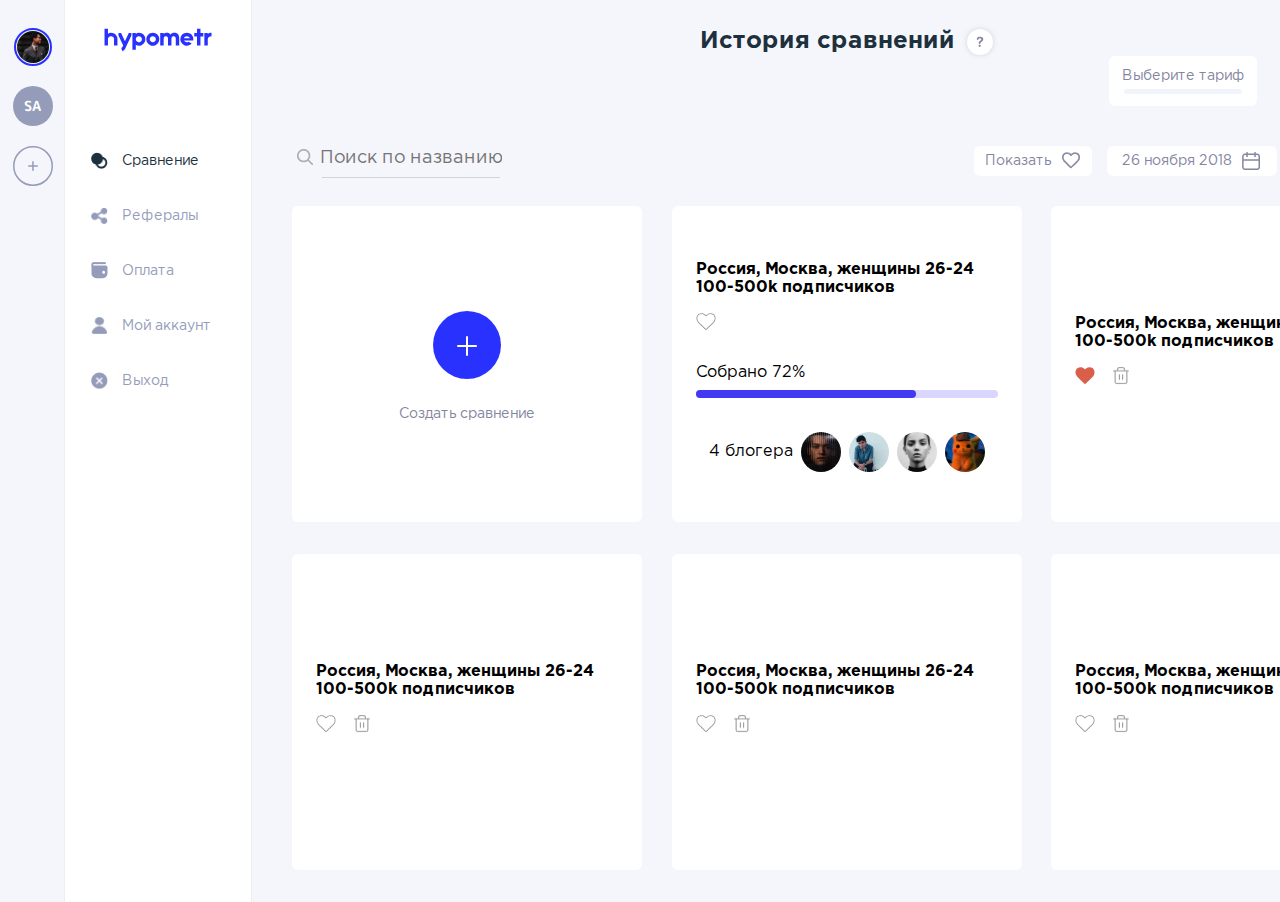
==== index.html @ 76b03c5e "create" ====
<!doctype html>
<html>

<head>
  <meta charset="utf-8">
  <meta name="viewport" content="width=device-width, initial-scale=1">
  <title>Хайпометр</title>
  <link href="css/style.css" rel="stylesheet">
  <link href="css/normalize.css" rel="stylesheet">
  <link href="" rel="stylesheet"> </head>

<body>
  <header>

  </header>
  <main>
    <div class="content-wrapper">
      <div class="avatars-alarm">
        <div class="avatars-wrapper">
          <img src="img/smokingman.png" alt="user-photo" width="32" height="32" class="avatar">
        </div>
        <div class="avatars-wrapper name">
          <p class="name-words">sa</p>
        </div>
        <a href="#" class="avatars-wrapper plus">
          <img src="img/ellipse.svg" alt="user-photo" width="40" height="40" class="icon-plus">
        </a>
        <a href="" class="bell-button">
          <img src="img/bell.svg" alt="user-photo" width="20" height="20" class="bell">
        </a>
      </div>
      <div class="main-menu">
        <a href="index.html" class="logo-wrapper">
          <img src="img/hypometr.svg" alt="user-photo" width="108" height="24" class="logo">
        </a>
        <div class="menu-list">
          <div class="menu-item">
          <a href="#" class="menu-link active">
            <img src="img/doubleellipse.png" width="17" height="17" alt="menu-icon" class="icon-cast">
          Сравнение
          </a>
          </div>
          <div class="menu-item">
          <a href="#" class="menu-link">
            <img src="img/chain.png" width="17" height="17" alt="menu-icon" class="icon-cast">
          Рефералы
          </a>
          </div>
          <div class="menu-item">
          <a href="#" class="menu-link">
            <img src="img/wallet.png" width="17" height="17" alt="menu-icon" class="icon-cast">
          Оплата
          </a>
          </div>
          <div class="menu-item">
          <a href="#" class="menu-link">
            <img src="img/profile.png" width="17" height="17" alt="menu-icon" class="icon-cast">
          Мой аккаунт
          </a>
          </div>
          <div class="menu-item">
          <a href="#" class="menu-link">
            <img src="img/exit.png" width="17" height="17" alt="menu-icon" class="icon-cast">
          Выход
          </a>
          </div>
        </div>
      </div>
      <div  class="main-content">
        <div class="upper-menu">
          <div class="history">
            <div class="history-block">
            <h2 class="history-title">История сравнений</h2>
            <div class="circle-what">
              <img src="img/what.png" width="8" height="11" alt="what-icon">
            </div>
            </div>
            <a href="#" class="choose-rate">
              Выберите тариф
              <div class="underline"></div>
            </a>
          </div>
          <div class="search">
            <div class="search-block">
              <form action="#" method="get">
            <a href="#" class="glass">
              <img src="img/search.png" width="16" height="16" alt="search-icon">
            </a>
            <input type="text"  class="icon-cast search-field" name="search" placeholder="Поиск по названию"> </form>
            </div>
            <div class="items-block">
              <button class="show">
              Показать
              <img src="img/heart.png" width="19" height="17" alt="search-icon" class="items-icons">
              </button>
              <button class="calendar">
              26 ноября 2018
              <img src="img/calendar.png" width="19" height="20" alt="search-icon" class="items-icons">
              </button>
              <button class="today">
              Сегодня
              <img src="img/arrow.png" width="14" height="12" alt="search-icon" class="items-icons">
              </button>
            </div>
          </div>
        </div>
        <div class="user-blocks">
          <div class="user-card">
            <button class="create-comparison"></button>
            <div class="text-comparison">Создать сравнение</div>
          </div>
          <div class="user-card">
            <div class="upper-user-block">
            <h3 class="user-title">Россия, Москва, женщины
               26-24 100-500k подписчиков
            </h3>
            <button class="like-button">
              <img src="img/thinheart.png" width="20" height="19" alt="search-icon" class="user-icons">
            </button>
            </div>
            <div class="statistic-user-block">
              <p class="stat-text">Собрано 72%</p>
              <div class="stat-stick"></div>
            </div>
            <div class="set-of-users">
              <p class="bloger-text">4 блогера</p>
              <div class="users-mini-icon">
                <div class="mini-icon one"></div>
                <div class="mini-icon two"></div>
                <div class="mini-icon free"></div>
                <div class="mini-icon four"></div>
              </div>
            </div>
          </div>
          <div class="user-card">
            <div class="upper-user-block">
            <h3 class="user-title">Россия, Москва, женщины
               26-24 100-500k подписчиков
            </h3>
            <button class="like-button">
            <img src="img/redheart.png" width="20" height="19" alt="search-icon" class="user-icons">
              </button>
              <button class="like-button">
            <img src="img/delete.png" width="20" height="19" alt="search-icon" class="user-icons">
              </button>
            </div>
          </div>
          <div class="user-card">
            <div class="upper-user-block">
            <h3 class="user-title">Россия, Москва, женщины
               26-24 100-500k подписчиков
            </h3>
            <button class="like-button">
            <img src="img/thinheart.png" width="20" height="19" alt="search-icon" class="user-icons">
              </button>
              <button class="like-button">
            <img src="img/delete.png" width="20" height="19" alt="search-icon" class="user-icons">
              </button>
            </div>
          </div>
          <div class="user-card">
            <div class="upper-user-block">
            <h3 class="user-title">Россия, Москва, женщины
               26-24 100-500k подписчиков
            </h3>
            <button class="like-button">
            <img src="img/thinheart.png" width="20" height="19" alt="search-icon" class="user-icons">
              </button>
              <button class="like-button">
            <img src="img/delete.png" width="20" height="19" alt="search-icon" class="user-icons">
              </button>
            </div>
          </div>
          <div class="user-card">
            <div class="upper-user-block">
            <h3 class="user-title">Россия, Москва, женщины
               26-24 100-500k подписчиков
            </h3>
            <button class="like-button">
            <img src="img/thinheart.png" width="20" height="19" alt="search-icon" class="user-icons">
              </button>
              <button class="like-button">
            <img src="img/delete.png" width="20" height="19" alt="search-icon" class="user-icons">
              </button>
            </div>
          </div>
        </div>
      </div>
    </div>
  </main>
  <footer>

  </footer>
<div class="enter-popup">
  <form action="#" method="post" name="popup-form">
  <h2 class="enter-title">Вход</h2>
  <ul class="popup-options">
            <li class="popup-item">
              <label class="popup-field">
                <span class="title-field">Введите ваш e-mail</span>
                <input type="text" name="mail" placeholder="" class="enter-field" required> </label>
            </li>
            <li class="popup-item">
              <label class="popup-field">
                <span class="title-field">Введите ваш пароль</span>
                <input type="text" name="password" placeholder="" class="enter-field" required minlength="6">
                <input type="button" name="eye" placeholder="" class="password-button" required>
              </label>
            </li>
    <li class="popup-item-functions">
              <label class="popup-field-functions">
                <span class="title-field weight-field">Запомнить меня</span>
                <input type="checkbox" name="remember" class="remember-checkbox">
                </label>
      <a href="#" class="remember-question">Забыли пароль?</a>
            </li>
          </ul>
    <div class="button-wrap">
    <button type="submit" class="enter-profile-button">Войти</button>
    </div>
  </form>
  <div class="registration">
    <p class="registration-text">У вас нет аккаунта?</p>
    <a href="#" class="registration-link">Регистрация</a>
  </div>
</div>
<div class="reg-popup">
  <form action="#" method="post" name="popup-form">
  <h2 class="enter-title-reg">Создание аккаунта</h2>
  <ul class="popup-options-reg">
            <li class="popup-item-reg">
              <label class="popup-field-reg">
                <span class="title-field-reg">Введите ваш e-mail</span>
                <input type="text" name="mail" placeholder="" class="enter-field-reg" required> </label>
            </li>
            <li class="popup-item-reg">
              <label class="popup-field-reg">
                <span class="title-field-reg">Придумайте пароль</span>
                <input type="text" name="password" placeholder="" class="enter-field-reg" required minlength="6">
                <input type="button" name="eye" placeholder="" class="password-button-reg" required>
              </label>
            </li>
    <li class="popup-item-functions-reg">
              <label class="popup-field-functions-reg">
                <span class="title-field-reg weight-field-reg">Согласен с <a href="#" class="reg-link">офертой</a> и <a href="#" class="reg-link">политикой конфиденциальности</a></span>
                <input type="checkbox" name="remember" class="remember-checkbox-reg">
                </label>
            </li>
          </ul>
    <div class="button-wrap-reg">
    <button type="submit" class="enter-profile-button-reg">Создать</button>
    </div>
  </form>
  <div class="registration-reg">
    <p class="registration-text-reg">У есть аккаунт?</p>
    <a href="#" class="registration-link-reg">Войти</a>
  </div>
</div>
<div class="activate-popup">
  <h2 class="enter-title-activate">Активируйте аккаунт</h2>
  <div class="registration-activate">
    <p class="registration-text-activate">Вам на почту отправлено письмо, перейдите
<br>по ссылке из письма для активации аккаунта.</p>
  </div>
  <div class="button-wrap-activate">
    <button type="submit" class="enter-profile-button-activate">Хорошо</button>
  </div>
</div>
<div class="pupupi-popup">
  <h2 class="enter-title-pupupi">Пу-пу-пи Пу-пу-пип</h2>
  <div class="registration-pupupi">
    <p class="registration-text-pupupi">Ваш аккаунт успешно активирован!
Нажмите кнопку “ВОЙТИ”, чтобы войти :D</p>
  </div>
  <div class="button-wrap-pupupi">
    <a href="#" class="enter-profile-button-pupupi">Войти</a>
  </div>
</div>
</body>

</html>
---- css/style.css ----
@font-face{
  font-family: 'Gotham Pro';
  src: url(../fonts/GothamPro.woff) format('woff');
  font-weight: normal;
  font-style: normal;
}
@font-face {
  font-family: 'Gotham Pro';
  src: url(../fonts/GothamPro-Bold.woff) format('woff');
  font-weight: bold;
  font-style: normal;
}
@font-face {
  font-family: 'Gotham Pro';
  src: url(../fonts/GothamPro-Italic.woff) format('woff');
  font-weight: normal;
  font-style: italic;
}
@font-face {
  font-family: 'Gotham Pro';
  src: url(../fonts/GothamPro-Light.woff) format('woff');
  font-weight: 300;
  font-style: normal;
}
@font-face {
  font-family: 'Gotham Pro';
  src: url(../fonts/GothamPro-Medium.woff) format('woff');
  font-weight: 500;
  font-style: normal;
}
@font-face {
  font-family: 'Rounded Mplus 1c';
  src: url(../fonts/RoundedMplus1c-Regular.woff) format('woff');
  font-weight: normal;
  font-style: normal;
}
@font-face {
  font-family: 'Rounded Mplus 1c';
  src: url(../fonts/RoundedMplus1c-Medium.woff) format('woff');
  font-weight: 500;
  font-style: italic;
}
@font-face {
  font-family: 'Rounded Mplus 1c';
  src: url(../fonts/RoundedMplus1c-Light.woff) format('woff');
  font-weight: 300;
  font-style: normal;
}
@font-face {
  font-family: 'Rounded Mplus 1c';
  src: url(../fonts/RoundedMplus1c-Bold.woff) format('woff');
  font-weight: bold;
  font-style: normal;
}

body {
  font-family: 'Gotham Pro', 'Rounded Mplus 1c', 'Arial', sans-serif;
  background-color: #F5F6FB;
  margin-left: auto;
  margin-right: auto;
  margin-top: 0px;
  padding: 0px;
}
a {
  text-decoration: none;
}
.content-wrapper {
  width: 1440px;
  height: 100vh;
  display: flex;
  flex-direction: row;
  justify-content: center;
  flex-wrap: wrap;
  margin-left: auto;
  margin-right: auto;
}
.avatars-alarm {
  display: flex;
  flex-direction: column;
  justify-content: flex-start;
  align-content: center;
  align-items: center;
  flex-wrap: wrap;
  width: 63px;
  height: auto;
  background-color: #F5F6FB;
  box-sizing: border-box;
  padding-top: 28px;
}
.main-menu {
  display: flex;
  flex-direction: column;
  justify-content: flex-start;
  align-content: center;
  flex-wrap: wrap;
  width: 188px;
  height: auto;
  background-color: #fff;
  box-sizing: border-box;
  padding-top: 28px;
  font-family: 'Gotham Pro';
  font-weight: normal;
  font-style: normal;
  font-size: 14px;
  border-right: 1px solid #ECEFF2;
  border-left: 1px solid #ECEFF2;
}
.main-content {
  display: flex;
  flex-direction: row;
  justify-content: center;
  align-content: flex-start;
  flex-wrap: wrap;
  width: 1187px;
  height: auto;
  background-color: #F5F6FB;
  box-sizing: border-box;
  padding-right: 38px;
  padding-left: 40px;
  padding-top: 28px;
}
.avatars-wrapper {
  width: 38px;
  height: 38px;
  display: flex;
  flex-direction: row;
  justify-content: center;
  box-sizing: border-box;
  flex-wrap: wrap;
  border: 2px solid #2931FF;
  border-radius: 50%;
  background-color: #ECEFF2;
  align-content: center;
  margin-bottom: 20px;
}
.avatar {
  display: flex;
  flex-direction: row;
  justify-content: center;
  flex-wrap: wrap;
  border-radius: 50%;
}
.name {
  background-color: #949CBA;
  border: none;
  width: 40px;
  height: 40px;
}
.name-words {
  color: #fff;
  text-transform: uppercase;
  font-family: 'Rounded Mplus 1c';
  font-weight: bold;
  font-style: normal;
  font-size: 14px;
}
.plus {
  background-color: #F5F6FB;
  border: none;
  width: 40px;
  height: 40px;
  margin-bottom: 532px;
}
.bell-button {
  width: 20px;
  height: 20px;
  display: none;
  flex-direction: row;
  justify-content: center;
  box-sizing: border-box;
  flex-wrap: wrap;
  background-color: transparent;
  align-content: center;
  margin-bottom: 20px;
  align-content: center;
  align-items: center;
  align-self: center;
  border: none;
  outline: none;
  cursor: pointer;
  position: relative;
}
.bell-button:after {
  content: '';
  display: flex;
  width: 7px;
  height: 7px;
  position: absolute;
  background-color: #DA5F4B;
  border-radius: 50%;
  top: 0px;
  right: 0px;
}
.logo {
  display: flex;
  flex-direction: row;
  justify-content: center;
  align-content: center;
  align-items: center;
  flex-wrap: wrap;
}
.logo-wrapper {
  display: flex;
  flex-direction: row;
  justify-content: center;
  align-content: center;
  align-items: center;
  flex-wrap: wrap;
  margin-bottom: 100px;
}
.menu-list {
  display: flex;
  flex-direction: column;
  justify-content: center;
  align-content: space-between;
  align-items: flex-start;
  flex-wrap: wrap;
  box-sizing: border-box;
  width: inherit;
  padding-left: 27px;
  color: #949CBA;
}
.menu-item {
  display: flex;
  flex-direction: row;
  justify-content: flex-start;
  align-content: center;
  align-items: flex-start;
  flex-wrap: wrap;
  margin-bottom: 38px;

}
.icon-cast {
  margin-right: 10px;
  vertical-align: bottom;
}
.menu-link {
  color: #949CBA;
}
.active {
  color: #1C303E;
}
.upper-menu {
  display: flex;
  flex-direction: row;
  justify-content: flex-end;
  align-content: center;
  flex-wrap: wrap;
  width: 1110px;
  margin-bottom: 30px;
}
.circle-what {
  display: flex;
  flex-direction: row;
  justify-content: center;
  align-content: center;
  flex-wrap: wrap;
  width: 26px;
  height: 26px;
  background-color: #fff;
  border-radius: 50%;
  box-shadow: 0px 0px 8px -5px;
}
.history {
  display: flex;
  flex-direction: row;
  justify-content: center;
  align-content: center;
  align-items: flex-start;
  flex-wrap: wrap;
  color: #1C303E;
  margin-bottom: 40px;
}
.history-block {
  display: flex;
  flex-direction: row;
  justify-content: center;
  align-content: center;
  align-items: center;
  flex-wrap: wrap;
}
.history-title {
  font-size: 24px;
  font-style: bold;
  margin: 0px 12px 0px 0px;
}
.choose-rate {
  display: flex;
  flex-direction: row;
  justify-content: center;
  align-content: center;
  align-items: center;
  flex-wrap: wrap;
  color: #84859E;
  width: 148px;
  height: 50px;
  background-color: #fff;
  border-radius: 6px;
  font-size: 14px;
  font-style: normal;
  box-sizing: border-box;
  margin-left: 673px;
}
.underline {
  width: 118px;
  height: 5px;
  background-color: #F1F4FB;
  margin-top: 5px;
  border-radius: 5px;
}
.search {
  display: flex;
  flex-direction: row;
  justify-content: flex-end;
  align-content: center;
  align-items: baseline;
  flex-wrap: wrap;
  width: 1110px;
}
.search-block {
  display: flex;
  flex-direction: row;
  justify-content: center;
  align-content: center;
  align-items: center;
  flex-wrap: wrap;
  position: relative;
}
.search-block:after {
  content: '';
  position: absolute;
  width: 178px;
  height: 1px;
  background-color: #84859E;
  top: 30px;
  left: 25px;
  opacity: 0.3;

}
.search-field {
  margin-right: 0px;
  background-color: transparent;
  border: none;
  outline: none;
  width: 182px;
  font-size: 18px;
}

.show {
  display: flex;
  flex-direction: row;
  justify-content: center;
  align-content: center;
  align-items: center;
  flex-wrap: wrap;
  width: 118px;
  height: 30px;
  background-color: #fff;
  border-radius: 6px;
  font-size: 14px;
  font-style: normal;
  color: #84859E;
  font-style: normal;
  box-sizing: border-box;
  border: none;
  outline: none;
  cursor: pointer;
}
.calendar {
  display: flex;
  flex-direction: row;
  justify-content: center;
  align-content: center;
  align-items: center;
  flex-wrap: wrap;
  width: 170px;
  height: 30px;
  background-color: #fff;
  border-radius: 6px;
  font-size: 14px;
  font-style: normal;
  color: #84859E;
  font-style: normal;
  box-sizing: border-box;
  border: none;
  outline: none;
  cursor: pointer;
  margin-left: 15px;
}
.today {
  display: flex;
  flex-direction: row;
  justify-content: center;
  align-content: center;
  align-items: center;
  flex-wrap: wrap;
  width: 110px;
  height: 30px;
  background-color: #fff;
  border-radius: 6px;
  font-size: 14px;
  font-style: normal;
  color: #84859E;
  font-style: normal;
  box-sizing: border-box;
  border: none;
  outline: none;
  cursor: pointer;
  margin-left: 15px;
}
.items-icons {
  margin-left: 10px;
}
.items-block {
  display: flex;
  flex-direction: row;
  justify-content: center;
  align-content: center;
  align-items: center;
  flex-wrap: wrap;
  color: #84859E;
  height: 30px;
  border-radius: 6px;
  font-size: 14px;
  font-style: normal;
  box-sizing: border-box;
  margin-left: 470px;
}
.user-blocks {
  display: flex;
  flex-direction: row;
  justify-content: space-between;
  flex-wrap: wrap;
  width: 1110px;
}
.user-card {
  display: flex;
  flex-direction: column;
  justify-content: center;
  align-content: center;
  align-items: center;
  flex-wrap: wrap;
  width: 350px;
  height: 316px;
  background-color: #fff;
  margin-bottom: 32px;
  border-radius: 6px;
  box-sizing: border-box;
  padding: 30px 24px 24px 24px;
}
.create-comparison {
  display: flex;
  flex-direction: row;
  justify-content: center;
  flex-wrap: wrap;
  width: 68px;
  height: 68px;
  background-color: #2931FF;
  border-radius: 50%;
  border: none;
  outline: none;
  cursor: pointer;
  position: relative;
  margin-bottom: 27px;
}
.create-comparison:before {
  content: '';
  position: absolute;
  width: 20px;
  height: 2px;
  background-color: #fff;
  top: 34px;
  left: 24px;
  border-radius: 6px;
}
.create-comparison:after {
  content: '';
  position: absolute;
  width: 20px;
  height: 2px;
  background-color: #fff;
  top: 34px;
  left: 24px;
  border-radius: 6px;
  transform: rotate(90deg);
}
.text-comparison {
  font-size: 14px;
  color: #84859E;
}
.user-title {
  margin: 0px;
  padding: 0px;
  font-size: 16px;
  margin-bottom: 14px;
}
.upper-user-block {
  display: flex;
  flex-direction: row;
  justify-content: flex-start;
  flex-wrap: wrap;
  margin-bottom: 28px;
}
.like-button {
  background-color: transparent;
  border: none;
  outline: none;
  cursor: pointer;
  width: auto;
  padding: 0px;
  margin-right: 16px;
}
.statistic-user-block {
  display: flex;
  flex-direction: row;
  justify-content: flex-start;
  flex-wrap: wrap;
  width: 100%;
  margin-bottom: 34px;
}
.stat-stick {
  display: flex;
  flex-direction: row;
  justify-content: flex-start;
  flex-wrap: wrap;
  height: 8px;
  background-color: #DAD7FE;
  width: 100%;
  border-radius: 6px;
  position: relative;
  margin-top: 8px;
}
.stat-stick:after {
  content: '';
  position: absolute;
  width: 220px;
  height: 8px;
  background-color: #4339F2;
  border-radius: 6px;
}
.stat-text {
  padding: 0px;
  margin: 0px;
}
.bloger-text {
  padding: 0px;
  margin: 0px;
}
.set-of-users {
  display: flex;
  flex-direction: row;
  justify-content: center;
  flex-wrap: wrap;
  align-items: center;
}
.users-mini-icon {
  display: flex;
  flex-direction: row;
  justify-content: center;
  flex-wrap: wrap;
}
.mini-icon {
  display: flex;
  flex-direction: row;
  justify-content: center;
  flex-wrap: wrap;
  width: 40px;
  height: 40px;
  border-radius: 50%;
  background-size: 100%;
  background-position: center;
  background-size: cover;
  margin-left: 8px;
}
.one {
  background-image: url(../img/manglass.png);
  background-repeat: no-repeat;
}
.two {
  background-image: url(../img/tshirtman.png);
  background-repeat: no-repeat;
}
.free {
  background-image: url(../img/woman.png);
  background-repeat: no-repeat;
}
.four {
  background-image: url(../img/pikachu.png);
  background-repeat: no-repeat;
}

/*Popups styles*/
/*Enter popup. Для появления попапа - менять свойство display с none на flex у класса enter-popup. Для того, что-бы убрать рамку у попапа - удалить свойство box-shadow у класса enter-popup.*/
ul {
  list-style: none;
  margin: 0px;
  padding: 0px;
}
h2 {
  margin: 0px;
  padding: 0px;
}
.enter-title {
  margin-bottom: 32px;
  font-style: normal;
  font-weight: bold;
  font-size: 24px;
  text-align: center;
}
.enter-popup {
  display: none;
  flex-direction: column;
  justify-content: center;
  flex-wrap: wrap;
  width: 600px;
  height: auto;
  background-color: #fff;
  box-shadow: 0px 0px 1px 1px;
  border-radius: 6px;
  box-sizing: border-box;
  margin-left: auto;
  margin-right: auto;
  position: fixed;
  z-index: 3;
  left: 50%;
  top: 50%;
  transform: translate(-50%,-50%);
  padding: 44px 40px 44px 40px;
}
.popup-options {
  display: flex;
  flex-direction: column;
  justify-content: center;
  align-items: flex-start;
  flex-wrap: wrap;
  margin-bottom: 15px;
}
.popup-item {
  display: flex;
  flex-direction: column;
  justify-content: center;
  align-items: center;
  flex-wrap: wrap;
  width: 100%;
}
.popup-field {
  display: flex;
  flex-direction: column;
  justify-content: center;
  align-items: flex-start;
  flex-wrap: wrap;
  width: 100%;
  position: relative;
}
.title-field {
  font-style: normal;
  font-weight: 500;
  font-size: 14px;
  color: #84859E;
  margin-bottom: 12px;
  margin-right: 12px;
}
.enter-field {
  background-color: #F1F4FB;
  border: none;
  border-radius: 6px;
  outline: none;
  margin-bottom: 24px;
  width: 100%;
  height: 40px;
}
.password-button {
  background-color: transparent;
  border: none;
  outline: none;
  width: 16px;
  height: 10px;
  position: absolute;
  left: 94%;
  top: 50%;
  cursor: pointer;
  background-image: url(../img/eye.svg);
  background-repeat: no-repeat;
}
.popup-item-functions {
  display: flex;
  flex-direction: row;
  justify-content: space-between;
  align-items: baseline;
  flex-wrap: wrap;
  width: 100%;
}
.popup-field-functions {
  display: flex;
  flex-direction: row;
  justify-content: center;
  align-items: flex-start;
  flex-wrap: wrap;
  position: relative;
}
.remember-checkbox {
  background-color: #F1F4FB;
  border-radius: 6px;
  width: 20px;
  height: 20px;
}
.remember-question {
  color: #2931FF;
  text-decoration: none;
  font-size: 14px;
  font-weight: 500;
}
.enter-profile-button {
  width: 288px;
  height: 55px;
  border-radius: 6px;
  border: none;
  outline: none;
  background-color: #2931FF;
  color: #fff;
  text-transform: uppercase;
  font-style: normal;
  font-weight: 400;
  font-size: 14px;
  cursor: pointer;
  box-shadow: 0px 0px 14px -6px #2931FF;
}
.button-wrap {
  display: flex;
  flex-direction: row;
  justify-content: center;
  flex-wrap: wrap;
  margin-bottom: 24px;
}
.registration {
  display: flex;
  flex-direction: row;
  justify-content: center;
  flex-wrap: wrap;
  align-items: baseline;
}
.registration-text {
  margin-right: 10px;
  font-style: normal;
  font-weight: 400;
  font-size: 14px;
  color: #84859E;
}
.registration-link {
  color: #2931FF;
  text-decoration: none;
  font-size: 14px;
  font-weight: 500;
}
.weight-field {
  display: flex;
  flex-direction: row;
  justify-content: center;
  flex-wrap: wrap;
  font-weight: 400;
}

/*Create account popup. Для появления попапа - менять свойство display с none на flex у класса reg-popup. Для того, что-бы убрать рамку у попапа - удалить свойство box-shadow у класса reg-popup.*/
.reg-popup {
  display: none;
  flex-direction: column;
  justify-content: center;
  flex-wrap: wrap;
  width: 600px;
  height: auto;
  background-color: #fff;
  box-shadow: 0px 0px 1px 1px;
  border-radius: 6px;
  box-sizing: border-box;
  margin-left: auto;
  margin-right: auto;
  position: fixed;
  z-index: 3;
  left: 50%;
  top: 50%;
  transform: translate(-50%,-50%);
  padding: 44px 40px 44px 40px;
}
.enter-title-reg {
  margin-bottom: 32px;
  font-style: normal;
  font-weight: bold;
  font-size: 24px;
  text-align: center;
}
.popup-options-reg {
  display: flex;
  flex-direction: column;
  justify-content: center;
  align-items: flex-start;
  flex-wrap: wrap;
  margin-bottom: 15px;
}
.popup-item-reg {
  display: flex;
  flex-direction: column;
  justify-content: center;
  align-items: center;
  flex-wrap: wrap;
  width: 100%;
}
.popup-field-reg {
  display: flex;
  flex-direction: column;
  justify-content: center;
  align-items: flex-start;
  flex-wrap: wrap;
  width: 100%;
  position: relative;
}
.title-field-reg {
  font-style: normal;
  font-weight: 500;
  font-size: 14px;
  color: #84859E;
  margin-bottom: 12px;
  margin-right: 12px;
}
.enter-field-reg {
  background-color: #F1F4FB;
  border: none;
  border-radius: 6px;
  outline: none;
  margin-bottom: 24px;
  width: 100%;
  height: 40px;
}
.password-button-reg {
  background-color: transparent;
  border: none;
  outline: none;
  width: 16px;
  height: 10px;
  position: absolute;
  left: 94%;
  top: 50%;
  cursor: pointer;
  background-image: url(../img/eye.svg);
  background-repeat: no-repeat;
}
.popup-item-functions-reg {
  display: flex;
  flex-direction: row;
  justify-content: center;
  align-items: baseline;
  flex-wrap: wrap;
  width: 100%;
}
.popup-field-functions-reg {
  display: flex;
  flex-direction: row;
  justify-content: center;
  align-items: flex-start;
  flex-wrap: wrap;
  position: relative;
}
.remember-checkbox-reg {
  background-color: #F1F4FB;
  border-radius: 6px;
  width: 20px;
  height: 20px;
}
.enter-profile-button-reg {
  width: 288px;
  height: 55px;
  border-radius: 6px;
  border: none;
  outline: none;
  background-color: #2931FF;
  color: #fff;
  text-transform: uppercase;
  font-style: normal;
  font-weight: 400;
  font-size: 14px;
  cursor: pointer;
  box-shadow: 0px 0px 14px -6px #2931FF;
}
.button-wrap-reg {
  display: flex;
  flex-direction: row;
  justify-content: center;
  flex-wrap: wrap;
  margin-bottom: 24px;
}
.registration-reg {
  display: flex;
  flex-direction: row;
  justify-content: center;
  flex-wrap: wrap;
  align-items: baseline;
}
.registration-text-reg {
  margin-right: 10px;
  font-style: normal;
  font-weight: 400;
  font-size: 14px;
  color: #84859E;
}
.registration-link-reg {
  color: #2931FF;
  text-decoration: none;
  font-size: 14px;
  font-weight: 500;
}
.weight-field-reg {
  display: flex;
  flex-direction: row;
  justify-content: center;
  flex-wrap: wrap;
  font-weight: 400;
}
.reg-link {
  margin-left: 4px;
  margin-right: 4px;
  color: #84859E;
  text-decoration: underline;
}

/*Activate popup. Для появления попапа - менять свойство display с none на flex у класса activate-popup. Для того, что-бы убрать рамку у попапа - удалить свойство box-shadow у класса activate-popup.*/
.activate-popup {
  display: none;
  flex-direction: column;
  justify-content: center;
  flex-wrap: wrap;
  width: 436px;
  height: auto;
  background-color: #fff;
  box-shadow: 0px 0px 1px 1px;
  border-radius: 6px;
  box-sizing: border-box;
  margin-left: auto;
  margin-right: auto;
  position: fixed;
  z-index: 3;
  left: 50%;
  top: 50%;
  transform: translate(-50%,-50%);
  padding: 87px 44px 36px 44px;
}
.enter-title-activate {
  margin-bottom: 12px;
  font-style: normal;
  font-weight: 500;
  font-size: 18px;
  text-align: center;
  position: relative;
}
.enter-title-activate::before {
  content: "";
  width: 220px;
  height: 130px;
  background-image: url(../img/okpopup.png);
  background-repeat: no-repeat;
  background-size: contain;
  position: absolute;
  bottom: 52px;
  left: 64px;
}
.enter-profile-button-activate {
  width: 288px;
  height: 55px;
  border-radius: 6px;
  border: none;
  outline: none;
  background-color: #2931FF;
  color: #fff;
  text-transform: uppercase;
  font-style: normal;
  font-weight: 400;
  font-size: 14px;
  cursor: pointer;
  box-shadow: 0px 0px 14px -6px #2931FF;
}
.button-wrap-activate {
  display: flex;
  flex-direction: row;
  justify-content: center;
  flex-wrap: wrap;
}
.registration-activate {
  display: flex;
  flex-direction: row;
  justify-content: center;
  flex-wrap: wrap;
  align-items: baseline;
}
.registration-text-activate {
  font-style: normal;
  font-weight: 400;
  font-size: 14px;
  color: #84859E;
  text-align: center;
  margin-bottom: 32px;
}

/*Pu-pu-pi popup. Для появления попапа - менять свойство display с none на flex у класса pupupi-popup. Для того, что-бы убрать рамку у попапа - удалить свойство box-shadow у класса pupupi-popup.*/
.pupupi-popup {
  display: none;
  flex-direction: column;
  justify-content: center;
  flex-wrap: wrap;
  width: 436px;
  height: auto;
  background-color: #fff;
  box-shadow: 0px 0px 1px 1px;
  border-radius: 6px;
  box-sizing: border-box;
  margin-left: auto;
  margin-right: auto;
  position: fixed;
  z-index: 3;
  left: 50%;
  top: 50%;
  transform: translate(-50%,-50%);
  padding: 87px 44px 36px 44px;
}

.enter-title-pupupi {
  margin-bottom: 12px;
  font-style: normal;
  font-weight: 500;
  font-size: 18px;
  text-align: center;
  position: relative;
}
.enter-title-pupupi::before {
  content: "";
  width: 220px;
  height: 130px;
  background-image: url(../img/okpopup.png);
  background-repeat: no-repeat;
  background-size: contain;
  position: absolute;
  bottom: 52px;
  left: 64px;
}
.enter-profile-button-pupupi {
  display: flex;
  flex-direction: row;
  justify-content: center;
  align-items: center;
  flex-wrap: wrap;
  width: 288px;
  height: 55px;
  border-radius: 6px;
  border: none;
  outline: none;
  background-color: #2931FF;
  color: #fff;
  text-transform: uppercase;
  font-style: normal;
  font-weight: 400;
  font-size: 14px;
  cursor: pointer;
  box-shadow: 0px 0px 14px -6px #2931FF;
}
.button-wrap-pupupi {
  display: flex;
  flex-direction: row;
  justify-content: center;
  flex-wrap: wrap;
}
.registration-pupupi {
  display: flex;
  flex-direction: row;
  justify-content: center;
  flex-wrap: wrap;
  align-items: baseline;
}
.registration-text-pupupi {
  font-style: normal;
  font-weight: 400;
  font-size: 14px;
  color: #84859E;
  text-align: center;
  margin-bottom: 32px;
}
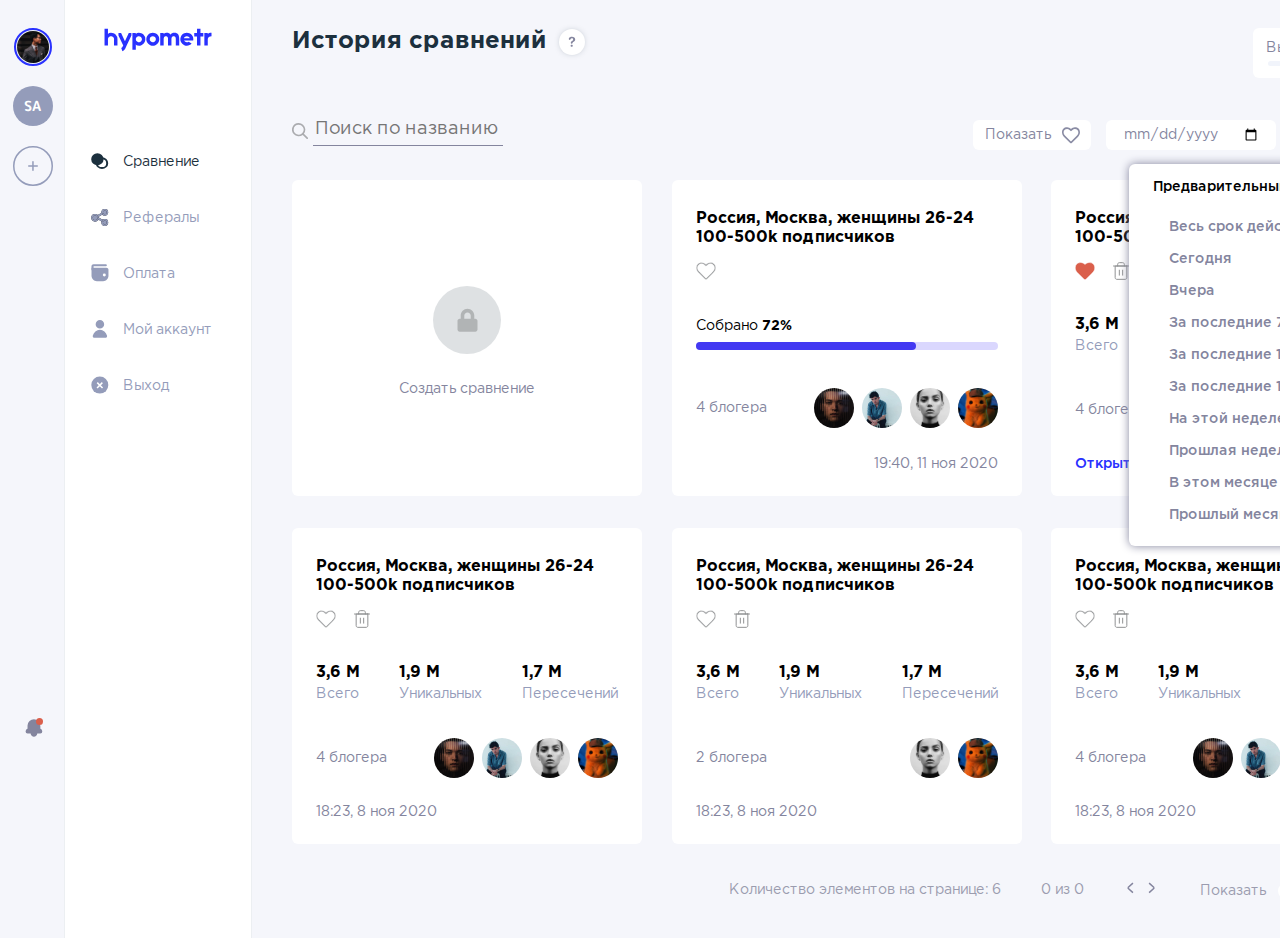
==== commit 5871dadd: "Готовые задания" ====
--- a/index.html
+++ b/index.html
@@ -3,12 +3,10 @@
 
 <head>
   <meta charset="utf-8">
-  <meta name="viewport" content="width=device-width, initial-scale=1">
   <title>Хайпометр</title>
+  <link href="css/normalize.css" rel="stylesheet">
   <link href="css/style.css" rel="stylesheet">
-  <link href="css/normalize.css" rel="stylesheet">
-  <link href="" rel="stylesheet"> </head>
-
+  </head>
 <body>
   <header>
 
@@ -23,7 +21,7 @@
           <p class="name-words">sa</p>
         </div>
         <a href="#" class="avatars-wrapper plus">
-          <img src="img/ellipse.svg" alt="user-photo" width="40" height="40" class="icon-plus">
+          <svg xmlns="http://www.w3.org/2000/svg" viewBox="0 0 40 40" class="plus-icon-menu" width="40" height="40"><circle cx="20" cy="20" r="19.25" stroke-width="1.5"/><path stroke-linecap="round" stroke-linejoin="round" stroke-width="1.5" d="M19.958 24.25v-8.5M15.75 20.032h8.5"/></svg>
         </a>
         <a href="" class="bell-button">
           <img src="img/bell.svg" alt="user-photo" width="20" height="20" class="bell">
@@ -36,77 +34,102 @@
         <div class="menu-list">
           <div class="menu-item">
           <a href="#" class="menu-link active">
-            <img src="img/doubleellipse.png" width="17" height="17" alt="menu-icon" class="icon-cast">
+           <svg width="18" height="18" viewBox="0 0 18 17" fill="none" xmlns="http://www.w3.org/2000/svg" class="icon-cast"><path d="M11.8487 6.74087C11.8487 8.20737 11.2045 9.53688 10.1561 10.4833 9.18141 11.3632 7.86122 11.907 6.40083 11.907 3.35878 11.907.952942 9.56157.952942 6.74087c0-2.82069 2.405838-5.16616 5.447888-5.16616C9.44288 1.57471 11.8487 3.92018 11.8487 6.74087z" fill="#1c303e" stroke="#1c303e" stroke-width="1.5"/><path d="M16.2029 10.685C16.2029 13.3568 13.9201 15.6011 11.005 15.6011 8.08995 15.6011 5.80713 13.3568 5.80713 10.685 5.80713 8.01317 8.08995 5.7688 11.005 5.7688 13.9201 5.7688 16.2029 8.01317 16.2029 10.685z" stroke="#1c303e" stroke-width="2"/></svg>
           Сравнение
           </a>
           </div>
           <div class="menu-item">
           <a href="#" class="menu-link">
-            <img src="img/chain.png" width="17" height="17" alt="menu-icon" class="icon-cast">
+           <svg width="18" height="18" viewBox="0 0 18 18" fill="none" xmlns="http://www.w3.org/2000/svg" class="icon-cast"><circle cx="13.8011" cy="4.30332" r="2.65" fill="#949cba"/><circle cx="13.8011" cy="4.30332" r="2.65" stroke="#1c1d26" stroke-width="1.5"/><circle cx="13.8011" cy="4.30332" r="2.65" stroke="#949cba" stroke-width="1.5"/><circle cx="13.8011" cy="14.5033" r="2.65" fill="#949cba"/><circle cx="13.8011" cy="14.5033" r="2.65" stroke="#1c1d26" stroke-width="1.5"/><circle cx="13.8011" cy="14.5033" r="2.65" stroke="#949cba" stroke-width="1.5"/><circle cx="4.02605" cy="9.82842" r="3.075" fill="#949cba"/><circle cx="4.02605" cy="9.82842" r="3.075" stroke="#1c1d26" stroke-width="1.5"/><circle cx="4.02605" cy="9.82842" r="3.075" stroke="#949cba" stroke-width="1.5"/><path d="M6.71118 8.1684 11.3225 5.50608z" stroke="#1c1d26" stroke-width="2"/><path d="M6.71118 8.1684 11.3225 5.50608z" stroke="#949cba" stroke-width="2"/><path d="M6.89539 10.2372 11.5067 12.8996z" stroke="#1c1d26" stroke-width="2"/><path d="M6.89539 10.2372 11.5067 12.8996z" stroke="#949cba" stroke-width="2"/></svg>
           Рефералы
           </a>
           </div>
           <div class="menu-item">
           <a href="#" class="menu-link">
-            <img src="img/wallet.png" width="17" height="17" alt="menu-icon" class="icon-cast">
+           <svg width="18" height="18" viewBox="0 0 17 17" fill="none" xmlns="http://www.w3.org/2000/svg" class="icon-cast"><path d="M.490112 3.48438H14.4901C15.5947 3.48438 16.4901 4.37981 16.4901 5.48438V11.2068C16.4901 13.9682 14.2515 16.2068 11.4901 16.2068H5.49011C2.72869 16.2068.490112 13.9682.490112 11.2068V3.48438z" fill="#949cba"/><path d="M13.9957 1.16943H2.43634C1.88406 1.16943 1.43634 1.61715 1.43634 2.16943V5.22905" stroke="#949cba" stroke-width="2" stroke-linecap="round" stroke-linejoin="round"/><circle cx="12.5839" cy="10.3163" r="1.41176" fill="#fff"/></svg>
           Оплата
           </a>
           </div>
           <div class="menu-item">
           <a href="#" class="menu-link">
-            <img src="img/profile.png" width="17" height="17" alt="menu-icon" class="icon-cast">
+           <svg width="18" height="18" viewBox="0 0 16 18" fill="none" xmlns="http://www.w3.org/2000/svg" class="icon-cast"><circle cx="7.9087" cy="4.32484" r="3.50746" fill="#949cba" stroke="#949cba" stroke-width="1.5"/><path d="M1.49235 16.0344C2.30013 13.0074 4.94382 10.3979 7.90872 10.3979 10.8736 10.3979 13.5173 13.0074 14.3251 16.0344 14.3957 16.2989 14.3251 16.5335 14.1517 16.7226 13.9687 16.9223 13.6678 17.0673 13.3174 17.0673H2.5C2.14969 17.0673 1.84877 16.9223 1.66572 16.7226 1.49239 16.5335 1.42176 16.2989 1.49235 16.0344z" fill="#949cba" stroke="#949cba" stroke-width="1.5" stroke-linecap="round" stroke-linejoin="round"/></svg>
           Мой аккаунт
           </a>
           </div>
           <div class="menu-item">
           <a href="#" class="menu-link">
-            <img src="img/exit.png" width="17" height="17" alt="menu-icon" class="icon-cast">
+           <svg width="18" height="18" viewBox="0 0 18 18" fill="none" xmlns="http://www.w3.org/2000/svg" class="icon-cast"><circle cx="8.79999" cy="9.11816" r="8.5" fill="#949cba"/><path d="M6.22954 6.65039 11.5328 11.9537z" stroke="#fff" stroke-width="1.5" stroke-linecap="round"/><path d="M6.06708 11.9537 11.3704 6.65044z" stroke="#fff" stroke-width="1.5" stroke-linecap="round"/></svg>
           Выход
           </a>
           </div>
         </div>
       </div>
-      <div  class="main-content">
+      <div class="main-content">
         <div class="upper-menu">
           <div class="history">
             <div class="history-block">
             <h2 class="history-title">История сравнений</h2>
             <div class="circle-what">
-              <img src="img/what.png" width="8" height="11" alt="what-icon">
+             <svg width="8" height="11" viewBox="0 0 8 11" fill="none" xmlns="http://www.w3.org/2000/svg"><path d="M3.67891 7.81055C4.16426 7.81055 4.43086 7.54395 4.5334 7.08594 4.62227 6.51172 4.82734 6.21777 5.73652 5.69141 6.70039 5.12402 7.19941 4.41992 7.19941 3.3877 7.19941 1.79492 5.89375.728516 3.95234.728516 2.48262.728516 1.38887 1.30957.951367 2.21191.814649 2.47168.746289 2.73145.746289 3.02539.746289 3.54492 1.08125 3.87988 1.62129 3.87988 2.03828 3.87988 2.3459 3.68848 2.5168 3.25098 2.73555 2.64258 3.18672 2.31445 3.85664 2.31445 4.60859 2.31445 5.12813 2.7793 5.12813 3.44922 5.12813 4.07812 4.86152 4.41992 3.97969 4.94629 3.17305 5.41797 2.75605 5.95117 2.75605 6.75781V6.85352C2.75605 7.41406 3.09785 7.81055 3.67891 7.81055zM3.69258 10.8525C4.31465 10.8525 4.81367 10.3809 4.81367 9.7793 4.81367 9.17773 4.31465 8.70605 3.69258 8.70605 3.07734 8.70605 2.57832 9.17773 2.57832 9.7793 2.57832 10.3809 3.07734 10.8525 3.69258 10.8525z" fill="#84859e"/></svg>
             </div>
             </div>
             <a href="#" class="choose-rate">
               Выберите тариф
               <div class="underline"></div>
             </a>
+            <a href="#" class="choose-rate-free">
+              Бесплатный <span class="counter-days">3</span> дня
+              <div class="underline-free"></div>
+            </a>
+            <a href="#" class="choose-rate-available">
+            <svg width="223" height="50" viewBox="0 0 223 50" fill="none" xmlns="http://www.w3.org/2000/svg" class="wave-icon"><path d="M7.72078 46.0018 5.93504 48.2455C5.55559 48.7222 4.9795 49 4.37017 49H2.76269C1.65812 49 .762695 48.1046.762695 47V5c0-2.76142 2.238575-5 5.000005-5H219.408c2.761000000000024.0 5 2.23858 5 5V45C224.408 47.2091 222.617 49 220.408 49H219.682L217.216 45.9819C216.409 44.9943 214.897 45.004 214.103 46.0018L211.716 49H208.776L206.311 45.9819C205.504 44.9943 203.991 45.004 203.197 46.0018L200.811 49 198.345 45.9819C197.538 44.9943 196.025 45.004 195.231 46.0018L192.845 49H189.905L187.439 45.9819C186.632 44.9943 185.12 45.004 184.325 46.0018L181.939 49H178.999L176.533 45.9819C175.726 44.9943 174.214 45.004 173.42 46.0018L171.033 49H168.093 167.309L164.843 45.9819C164.036 44.9943 162.524 45.004 161.729 46.0018L159.343 49H156.403 155.248L152.782 45.9819C151.975 44.9943 150.462 45.004 149.668 46.0018L147.282 49H144.342 143.557L141.092 45.9819C140.285 44.9943 138.772 45.004 137.978 46.0018L135.592 49H132.652L130.186 45.9819C129.379 44.9943 127.866 45.004 127.072 46.0018L124.686 49H121.746 120.961L118.496 45.9819C117.689 44.9943 116.176 45.004 115.382 46.0018L112.996 49H110.056 108.9L106.434 45.9819C105.627 44.9943 104.115 45.004 103.321 46.0018L100.934 49H97.9944 97.2099L94.7441 45.9819C93.9372 44.9943 92.4246 45.004 91.6304 46.0018L89.2442 49H86.3042 85.1485L82.6827 45.9819C81.8758 44.9943 80.3632 45.004 79.569 46.0018L77.1827 49H74.2427 73.4583L70.9925 45.9819C70.1856 44.9943 68.673 45.004 67.8788 46.0018L65.4925 49H64.9146 62.5525 60.9352L58.4694 45.9819C57.6625 44.9943 56.1499 45.004 55.3557 46.0018L52.9695 49H50.0295 49.245L46.7792 45.9819C45.9723 44.9943 44.4597 45.004 43.6655 46.0018L41.2793 49H38.3393 37.1836L34.7178 45.9819C33.9109 44.9943 32.3983 45.004 31.6041 46.0018L29.2178 49H26.2778 25.4934L23.0276 45.9819C22.2207 44.9943 20.7081 45.004 19.9139 46.0018L17.5276 49H16.2818 14.5876 13.3003L10.8345 45.9819C10.0276 44.9943 8.51495 45.004 7.72078 46.0018z" fill="#fff"/></svg>
+             <svg width="14" height="14" viewBox="0 0 13 12" fill="none" xmlns="http://www.w3.org/2000/svg" class="ellipse-icon-up"><path d="M8.40767 4.43002C8.40767 5.39846 7.98269 6.27877 7.28568 6.90798 6.63755 7.49307 5.7581 7.85614 4.78269 7.85614 2.74741 7.85614 1.15771 6.28972 1.15771 4.43002 1.15771 2.57033 2.74741 1.00391 4.78269 1.00391 6.81798 1.00391 8.40767 2.57033 8.40767 4.43002z" fill="#949cba" stroke="#949cba" stroke-width="1.5"/><path d="M11.6577 7.21396C11.6577 9.07365 10.068 10.6401 8.03269 10.6401 5.99741 10.6401 4.40771 9.07365 4.40771 7.21396 4.40771 5.35426 5.99741 3.78784 8.03269 3.78784 10.068 3.78784 11.6577 5.35426 11.6577 7.21396z" stroke="#949cba" stroke-width="1.5"/></svg>
+              Доступно <span class="counter-days-available">5 000 0000</span> М
+            </a>
           </div>
           <div class="search">
             <div class="search-block">
               <form action="#" method="get">
             <a href="#" class="glass">
-              <img src="img/search.png" width="16" height="16" alt="search-icon">
+              <img src="img/search.svg" width="16" height="16" alt="search-icon">
             </a>
             <input type="text"  class="icon-cast search-field" name="search" placeholder="Поиск по названию"> </form>
             </div>
             <div class="items-block">
               <button class="show">
               Показать
-              <img src="img/heart.png" width="19" height="17" alt="search-icon" class="items-icons">
-              </button>
-              <button class="calendar">
-              26 ноября 2018
-              <img src="img/calendar.png" width="19" height="20" alt="search-icon" class="items-icons">
-              </button>
+              <img src="img/heart.svg" width="19" height="17" alt="search-icon" class="items-icons">
+              </button>
+              <form action="#" method="post" class="calendar">
+                <input type="date" class="calendar-cast">
+              </form>
               <button class="today">
               Сегодня
-              <img src="img/arrow.png" width="14" height="12" alt="search-icon" class="items-icons">
-              </button>
+              <img src="img/arrow.svg" width="14" height="12" alt="search-icon" class="items-icons">
+              </button>
+              <div class="menu-today">
+                <ul class="today-list">
+                  <li class="today-item bold-item">Предварительный просмотр</li>
+                  <li class="today-item main-list-item">
+                  <a href="#" class="menu-link-item">Весь срок действия</a></li>
+                  <li class="today-item main-list-item"><a href="#" class="menu-link-item">Сегодня</a></li>
+                  <li class="today-item main-list-item"><a href="#" class="menu-link-item">Вчера</a></li>
+                  <li class="today-item main-list-item"><a href="#" class="menu-link-item">За последние 7 дней</a></li>
+                  <li class="today-item main-list-item main-list-item"><a href="#" class="menu-link-item">За последние 10 дней</a></li>
+                  <li class="today-item main-list-item"><a href="#" class="menu-link-item">За последние 15 дней</a></li>
+                  <li class="today-item main-list-item"><a href="#" class="menu-link-item">На этой неделе</a></li>
+                  <li class="today-item main-list-item"><a href="#" class="menu-link-item">Прошлая неделя</a></li>
+                  <li class="today-item main-list-item"><a href="#" class="menu-link-item">В этом месяце</a></li>
+                  <li class="today-item main-list-item"><a href="#" class="menu-link-item">Прошлый месяц</a></li>
+                </ul>
+              </div>
             </div>
           </div>
         </div>
         <div class="user-blocks">
-          <div class="user-card">
-            <button class="create-comparison"></button>
+          <div class="user-card first-card">
+            <a href="#" class="create-comparison"></a>
+            <a href="#" class="lock-closed"></a>
             <div class="text-comparison">Создать сравнение</div>
           </div>
           <div class="user-card">
@@ -115,21 +138,24 @@
                26-24 100-500k подписчиков
             </h3>
             <button class="like-button">
-              <img src="img/thinheart.png" width="20" height="19" alt="search-icon" class="user-icons">
+              <svg width="20" height="20" viewBox="0 0 20 19" fill="none" xmlns="http://www.w3.org/2000/svg" class="user-icons"><path d="M9.01275 17.6872 9.01227 17.6867 2.76984 11.5579 2.76991 11.5578 2.76491 11.5532C2.63827 11.4355 2.00529 10.8306 1.40543 9.91767.804059 9.00242.25 7.79882.25 6.47872.25 4.81348.770472 3.45329 1.70417 2.5102 2.63738 1.56761 4.00818 1.0166 5.75758 1.0166 7.23719 1.0166 8.66494 1.8347 9.837 2.84252L10.0003 2.9829 10.1633 2.84227C11.3311 1.83486 12.7627 1.0166 14.2424 1.0166 15.9277 1.0166 17.2996 1.53494 18.2491 2.46204 19.1977 3.38831 19.75 4.74732 19.75 6.47872 19.75 8.35365 18.5966 10.2438 17.2464 11.553L17.2437 11.5557 17.2303 11.5691 17.2285 11.5709 10.9879 17.6865 10.9873 17.6872C10.7242 17.9468 10.3696 18.0924 10 18.0924 9.63044 18.0924 9.27575 17.9468 9.01275 17.6872zM11.5739 3.40863C10.9235 3.89434 10.3711 4.44754 10.0007 4.82069 9.65683 4.47129 9.11562 3.92587 8.46957 3.43909 7.70413 2.86237 6.74979 2.33478 5.75758 2.33478 4.46563 2.33478 3.41006 2.68722 2.67718 3.40257 1.94331 4.11887 1.56818 5.16468 1.56818 6.47872 1.56818 7.24169 1.83996 8.03107 2.23382 8.74402 2.6282 9.45792 3.15427 10.1122 3.68691 10.61L9.82483 16.6381 9.99989 16.8101 10.1751 16.6383 16.3038 10.6269 16.3046 10.6262C17.3519 9.59034 18.4318 8.04013 18.4318 6.47872 18.4318 5.16451 18.0556 4.11873 17.3213 3.4025 16.5881 2.68726 15.5326 2.33478 14.2424 2.33478 13.2666 2.33478 12.3336 2.84127 11.5739 3.40863z" fill="#919395" stroke="#fff" stroke-width=".5"/></svg>
             </button>
             </div>
             <div class="statistic-user-block">
-              <p class="stat-text">Собрано 72%</p>
+              <p class="stat-text">Собрано <b>72%</b></p>
               <div class="stat-stick"></div>
             </div>
             <div class="set-of-users">
               <p class="bloger-text">4 блогера</p>
               <div class="users-mini-icon">
-                <div class="mini-icon one"></div>
-                <div class="mini-icon two"></div>
-                <div class="mini-icon free"></div>
-                <div class="mini-icon four"></div>
-              </div>
+                <a href="#" class="mini-icon one" data-title="Username"></a>
+                <a href="#" class="mini-icon two" data-title="Username"></a>
+                <a href="#" class="mini-icon free" data-title="Username"></a>
+                <a href="#" class="mini-icon four" data-title="Username"></a>
+              </div>
+            </div>
+            <div class="date-and-time">
+               <p class="time-text">19:40, 11 ноя 2020</p>
             </div>
           </div>
           <div class="user-card">
@@ -138,11 +164,40 @@
                26-24 100-500k подписчиков
             </h3>
             <button class="like-button">
-            <img src="img/redheart.png" width="20" height="19" alt="search-icon" class="user-icons">
+            <svg width="20" height="20" viewBox="0 0 20 19" fill="none" xmlns="http://www.w3.org/2000/svg" class="user-icons"><path d="M9.01275 17.6872 9.01227 17.6867 2.76984 11.5579 2.76991 11.5578 2.76491 11.5532C2.63827 11.4355 2.00529 10.8306 1.40543 9.91767.804059 9.00242.25 7.79882.25 6.47872.25 4.81348.770472 3.45329 1.70417 2.5102 2.63738 1.56761 4.00818 1.0166 5.75758 1.0166 7.23719 1.0166 8.66494 1.8347 9.837 2.84252L10.0003 2.9829 10.1633 2.84227C11.3311 1.83486 12.7627 1.0166 14.2424 1.0166 15.9277 1.0166 17.2996 1.53494 18.2491 2.46204 19.1977 3.38831 19.75 4.74732 19.75 6.47872 19.75 8.35365 18.5966 10.2438 17.2464 11.553L17.2437 11.5557 17.2303 11.5691 17.2285 11.5709 10.9879 17.6865 10.9873 17.6872C10.7242 17.9468 10.3696 18.0924 10 18.0924 9.63044 18.0924 9.27575 17.9468 9.01275 17.6872z" fill="#da5f4b" stroke="#fff" stroke-width=".5"/></svg>
               </button>
               <button class="like-button">
-            <img src="img/delete.png" width="20" height="19" alt="search-icon" class="user-icons">
-              </button>
+            <svg width="20" height="20" viewBox="0 0 20 20" fill="none" xmlns="http://www.w3.org/2000/svg" class="user-icons"><g opacity=".5"><path d="M2.5 5H4.16667 17.5" stroke="#25282b" stroke-linecap="round" stroke-linejoin="round"/><path d="M6.66682 5.00008V3.33342C6.66682 2.89139 6.84242 2.46746 7.15498 2.1549 7.46754 1.84234 7.89146 1.66675 8.33349 1.66675H11.6668C12.1089 1.66675 12.5328 1.84234 12.8453 2.1549 13.1579 2.46746 13.3335 2.89139 13.3335 3.33342V5.00008m2.5.0V16.6668C15.8335 17.1088 15.6579 17.5327 15.3453 17.8453 15.0328 18.1578 14.6089 18.3334 14.1668 18.3334H5.83349C5.39146 18.3334 4.96754 18.1578 4.65498 17.8453 4.34242 17.5327 4.16682 17.1088 4.16682 16.6668V5.00008H15.8335z" stroke="#25282b" stroke-linecap="round" stroke-linejoin="round"/><path d="M8.33318 9.16675V14.1667" stroke="#25282b" stroke-linecap="round" stroke-linejoin="round"/><path d="M11.6668 9.16675V14.1667" stroke="#25282b" stroke-linecap="round" stroke-linejoin="round"/></g></svg>
+              </button>
+            </div>
+            <div class="stat-of-users">
+              <div class="digits-of-users">
+                <div class="exactly-digit"><b class="cast-digit">3,6 М</b></div>
+                <div class="description-digit">Всего</div>
+              </div>
+              <div class="digits-of-users">
+                <div class="exactly-digit"><b class="cast-digit">1,9 М</b></div>
+                <div class="description-digit">Уникальных</div>
+              </div>
+              <div class="digits-of-users">
+                <div class="exactly-digit"><b class="cast-digit">1,7 М</b></div>
+                <div class="description-digit">Пересечений</div>
+              </div>
+            </div>
+            <div class="set-of-users">
+              <p class="bloger-text">4 блогера</p>
+              <div class="users-mini-icon main-users">
+                <a href="#" class="mini-icon one" data-title="Username"></a>
+                <a href="#" class="mini-icon two" data-title="Username"></a>
+                <a href="#" class="mini-icon free" data-title="Username"></a>
+                <a href="#" class="mini-icon four" data-title="Username"></a>
+              </div>
+            </div>
+            <div class="open-link-wrap">
+            <a href="#" class="open-user-stat">Открыть</a>
+            <div class="date-and-time">
+               <p class="time-text">18:23, 8 ноя 2020</p>
+            </div>
             </div>
           </div>
           <div class="user-card">
@@ -151,11 +206,39 @@
                26-24 100-500k подписчиков
             </h3>
             <button class="like-button">
-            <img src="img/thinheart.png" width="20" height="19" alt="search-icon" class="user-icons">
+            <svg width="20" height="20" viewBox="0 0 20 19" fill="none" xmlns="http://www.w3.org/2000/svg" class="user-icons"><path d="M9.01275 17.6872 9.01227 17.6867 2.76984 11.5579 2.76991 11.5578 2.76491 11.5532C2.63827 11.4355 2.00529 10.8306 1.40543 9.91767.804059 9.00242.25 7.79882.25 6.47872.25 4.81348.770472 3.45329 1.70417 2.5102 2.63738 1.56761 4.00818 1.0166 5.75758 1.0166 7.23719 1.0166 8.66494 1.8347 9.837 2.84252L10.0003 2.9829 10.1633 2.84227C11.3311 1.83486 12.7627 1.0166 14.2424 1.0166 15.9277 1.0166 17.2996 1.53494 18.2491 2.46204 19.1977 3.38831 19.75 4.74732 19.75 6.47872 19.75 8.35365 18.5966 10.2438 17.2464 11.553L17.2437 11.5557 17.2303 11.5691 17.2285 11.5709 10.9879 17.6865 10.9873 17.6872C10.7242 17.9468 10.3696 18.0924 10 18.0924 9.63044 18.0924 9.27575 17.9468 9.01275 17.6872zM11.5739 3.40863C10.9235 3.89434 10.3711 4.44754 10.0007 4.82069 9.65683 4.47129 9.11562 3.92587 8.46957 3.43909 7.70413 2.86237 6.74979 2.33478 5.75758 2.33478 4.46563 2.33478 3.41006 2.68722 2.67718 3.40257 1.94331 4.11887 1.56818 5.16468 1.56818 6.47872 1.56818 7.24169 1.83996 8.03107 2.23382 8.74402 2.6282 9.45792 3.15427 10.1122 3.68691 10.61L9.82483 16.6381 9.99989 16.8101 10.1751 16.6383 16.3038 10.6269 16.3046 10.6262C17.3519 9.59034 18.4318 8.04013 18.4318 6.47872 18.4318 5.16451 18.0556 4.11873 17.3213 3.4025 16.5881 2.68726 15.5326 2.33478 14.2424 2.33478 13.2666 2.33478 12.3336 2.84127 11.5739 3.40863z" fill="#919395" stroke="#fff" stroke-width=".5"/></svg>
               </button>
               <button class="like-button">
-            <img src="img/delete.png" width="20" height="19" alt="search-icon" class="user-icons">
-              </button>
+            <svg width="20" height="20" viewBox="0 0 20 20" fill="none" xmlns="http://www.w3.org/2000/svg" class="user-icons"><g opacity=".5"><path d="M2.5 5H4.16667 17.5" stroke="#25282b" stroke-linecap="round" stroke-linejoin="round"/><path d="M6.66682 5.00008V3.33342C6.66682 2.89139 6.84242 2.46746 7.15498 2.1549 7.46754 1.84234 7.89146 1.66675 8.33349 1.66675H11.6668C12.1089 1.66675 12.5328 1.84234 12.8453 2.1549 13.1579 2.46746 13.3335 2.89139 13.3335 3.33342V5.00008m2.5.0V16.6668C15.8335 17.1088 15.6579 17.5327 15.3453 17.8453 15.0328 18.1578 14.6089 18.3334 14.1668 18.3334H5.83349C5.39146 18.3334 4.96754 18.1578 4.65498 17.8453 4.34242 17.5327 4.16682 17.1088 4.16682 16.6668V5.00008H15.8335z" stroke="#25282b" stroke-linecap="round" stroke-linejoin="round"/><path d="M8.33318 9.16675V14.1667" stroke="#25282b" stroke-linecap="round" stroke-linejoin="round"/><path d="M11.6668 9.16675V14.1667" stroke="#25282b" stroke-linecap="round" stroke-linejoin="round"/></g></svg>
+              </button>
+            </div>
+            <div class="stat-of-users">
+              <div class="digits-of-users">
+                <div class="exactly-digit"><b class="cast-digit">3,6 М</b></div>
+                <div class="description-digit">Всего</div>
+              </div>
+              <div class="digits-of-users">
+                <div class="exactly-digit"><b class="cast-digit">1,9 М</b></div>
+                <div class="description-digit">Уникальных</div>
+              </div>
+              <div class="digits-of-users">
+                <div class="exactly-digit"><b class="cast-digit">1,7 М</b></div>
+                <div class="description-digit">Пересечений</div>
+              </div>
+            </div>
+            <div class="set-of-users">
+              <p class="bloger-text">4 блогера</p>
+              <div class="users-mini-icon main-users">
+                <a href="#" class="mini-icon one" data-title="Username"></a>
+                <a href="#" class="mini-icon two" data-title="Username"></a>
+                <a href="#" class="mini-icon free" data-title="Username"></a>
+                <a href="#" class="mini-icon four" data-title="Username"></a>
+              </div>
+            </div>
+            <div class="open-link-wrap">
+            <div class="date-and-time">
+               <p class="time-text">18:23, 8 ноя 2020</p>
+            </div>
             </div>
           </div>
           <div class="user-card">
@@ -164,11 +247,37 @@
                26-24 100-500k подписчиков
             </h3>
             <button class="like-button">
-            <img src="img/thinheart.png" width="20" height="19" alt="search-icon" class="user-icons">
+            <svg width="20" height="20" viewBox="0 0 20 19" fill="none" xmlns="http://www.w3.org/2000/svg" class="user-icons"><path d="M9.01275 17.6872 9.01227 17.6867 2.76984 11.5579 2.76991 11.5578 2.76491 11.5532C2.63827 11.4355 2.00529 10.8306 1.40543 9.91767.804059 9.00242.25 7.79882.25 6.47872.25 4.81348.770472 3.45329 1.70417 2.5102 2.63738 1.56761 4.00818 1.0166 5.75758 1.0166 7.23719 1.0166 8.66494 1.8347 9.837 2.84252L10.0003 2.9829 10.1633 2.84227C11.3311 1.83486 12.7627 1.0166 14.2424 1.0166 15.9277 1.0166 17.2996 1.53494 18.2491 2.46204 19.1977 3.38831 19.75 4.74732 19.75 6.47872 19.75 8.35365 18.5966 10.2438 17.2464 11.553L17.2437 11.5557 17.2303 11.5691 17.2285 11.5709 10.9879 17.6865 10.9873 17.6872C10.7242 17.9468 10.3696 18.0924 10 18.0924 9.63044 18.0924 9.27575 17.9468 9.01275 17.6872zM11.5739 3.40863C10.9235 3.89434 10.3711 4.44754 10.0007 4.82069 9.65683 4.47129 9.11562 3.92587 8.46957 3.43909 7.70413 2.86237 6.74979 2.33478 5.75758 2.33478 4.46563 2.33478 3.41006 2.68722 2.67718 3.40257 1.94331 4.11887 1.56818 5.16468 1.56818 6.47872 1.56818 7.24169 1.83996 8.03107 2.23382 8.74402 2.6282 9.45792 3.15427 10.1122 3.68691 10.61L9.82483 16.6381 9.99989 16.8101 10.1751 16.6383 16.3038 10.6269 16.3046 10.6262C17.3519 9.59034 18.4318 8.04013 18.4318 6.47872 18.4318 5.16451 18.0556 4.11873 17.3213 3.4025 16.5881 2.68726 15.5326 2.33478 14.2424 2.33478 13.2666 2.33478 12.3336 2.84127 11.5739 3.40863z" fill="#919395" stroke="#fff" stroke-width=".5"/></svg>
               </button>
               <button class="like-button">
-            <img src="img/delete.png" width="20" height="19" alt="search-icon" class="user-icons">
-              </button>
+            <svg width="20" height="20" viewBox="0 0 20 20" fill="none" xmlns="http://www.w3.org/2000/svg" class="user-icons"><g opacity=".5"><path d="M2.5 5H4.16667 17.5" stroke="#25282b" stroke-linecap="round" stroke-linejoin="round"/><path d="M6.66682 5.00008V3.33342C6.66682 2.89139 6.84242 2.46746 7.15498 2.1549 7.46754 1.84234 7.89146 1.66675 8.33349 1.66675H11.6668C12.1089 1.66675 12.5328 1.84234 12.8453 2.1549 13.1579 2.46746 13.3335 2.89139 13.3335 3.33342V5.00008m2.5.0V16.6668C15.8335 17.1088 15.6579 17.5327 15.3453 17.8453 15.0328 18.1578 14.6089 18.3334 14.1668 18.3334H5.83349C5.39146 18.3334 4.96754 18.1578 4.65498 17.8453 4.34242 17.5327 4.16682 17.1088 4.16682 16.6668V5.00008H15.8335z" stroke="#25282b" stroke-linecap="round" stroke-linejoin="round"/><path d="M8.33318 9.16675V14.1667" stroke="#25282b" stroke-linecap="round" stroke-linejoin="round"/><path d="M11.6668 9.16675V14.1667" stroke="#25282b" stroke-linecap="round" stroke-linejoin="round"/></g></svg>
+              </button>
+            </div>
+            <div class="stat-of-users">
+              <div class="digits-of-users">
+                <div class="exactly-digit"><b class="cast-digit">3,6 М</b></div>
+                <div class="description-digit">Всего</div>
+              </div>
+              <div class="digits-of-users">
+                <div class="exactly-digit"><b class="cast-digit">1,9 М</b></div>
+                <div class="description-digit">Уникальных</div>
+              </div>
+              <div class="digits-of-users">
+                <div class="exactly-digit"><b class="cast-digit">1,7 М</b></div>
+                <div class="description-digit">Пересечений</div>
+              </div>
+            </div>
+            <div class="set-of-users">
+              <p class="bloger-text">2 блогера</p>
+              <div class="users-mini-icon main-users">
+                <a href="#" class="mini-icon free" data-title="Username"></a>
+                <a href="#" class="mini-icon four" data-title="Username"></a>
+              </div>
+            </div>
+            <div class="open-link-wrap">
+            <div class="date-and-time">
+               <p class="time-text">18:23, 8 ноя 2020</p>
+            </div>
             </div>
           </div>
           <div class="user-card">
@@ -177,12 +286,62 @@
                26-24 100-500k подписчиков
             </h3>
             <button class="like-button">
-            <img src="img/thinheart.png" width="20" height="19" alt="search-icon" class="user-icons">
+            <svg width="20" height="20" viewBox="0 0 20 19" fill="none" xmlns="http://www.w3.org/2000/svg" class="user-icons"><path d="M9.01275 17.6872 9.01227 17.6867 2.76984 11.5579 2.76991 11.5578 2.76491 11.5532C2.63827 11.4355 2.00529 10.8306 1.40543 9.91767.804059 9.00242.25 7.79882.25 6.47872.25 4.81348.770472 3.45329 1.70417 2.5102 2.63738 1.56761 4.00818 1.0166 5.75758 1.0166 7.23719 1.0166 8.66494 1.8347 9.837 2.84252L10.0003 2.9829 10.1633 2.84227C11.3311 1.83486 12.7627 1.0166 14.2424 1.0166 15.9277 1.0166 17.2996 1.53494 18.2491 2.46204 19.1977 3.38831 19.75 4.74732 19.75 6.47872 19.75 8.35365 18.5966 10.2438 17.2464 11.553L17.2437 11.5557 17.2303 11.5691 17.2285 11.5709 10.9879 17.6865 10.9873 17.6872C10.7242 17.9468 10.3696 18.0924 10 18.0924 9.63044 18.0924 9.27575 17.9468 9.01275 17.6872zM11.5739 3.40863C10.9235 3.89434 10.3711 4.44754 10.0007 4.82069 9.65683 4.47129 9.11562 3.92587 8.46957 3.43909 7.70413 2.86237 6.74979 2.33478 5.75758 2.33478 4.46563 2.33478 3.41006 2.68722 2.67718 3.40257 1.94331 4.11887 1.56818 5.16468 1.56818 6.47872 1.56818 7.24169 1.83996 8.03107 2.23382 8.74402 2.6282 9.45792 3.15427 10.1122 3.68691 10.61L9.82483 16.6381 9.99989 16.8101 10.1751 16.6383 16.3038 10.6269 16.3046 10.6262C17.3519 9.59034 18.4318 8.04013 18.4318 6.47872 18.4318 5.16451 18.0556 4.11873 17.3213 3.4025 16.5881 2.68726 15.5326 2.33478 14.2424 2.33478 13.2666 2.33478 12.3336 2.84127 11.5739 3.40863z" fill="#919395" stroke="#fff" stroke-width=".5"/></svg>
               </button>
               <button class="like-button">
-            <img src="img/delete.png" width="20" height="19" alt="search-icon" class="user-icons">
-              </button>
-            </div>
+            <svg width="20" height="20" viewBox="0 0 20 20" fill="none" xmlns="http://www.w3.org/2000/svg" class="user-icons"><g opacity=".5"><path d="M2.5 5H4.16667 17.5" stroke="#25282b" stroke-linecap="round" stroke-linejoin="round"/><path d="M6.66682 5.00008V3.33342C6.66682 2.89139 6.84242 2.46746 7.15498 2.1549 7.46754 1.84234 7.89146 1.66675 8.33349 1.66675H11.6668C12.1089 1.66675 12.5328 1.84234 12.8453 2.1549 13.1579 2.46746 13.3335 2.89139 13.3335 3.33342V5.00008m2.5.0V16.6668C15.8335 17.1088 15.6579 17.5327 15.3453 17.8453 15.0328 18.1578 14.6089 18.3334 14.1668 18.3334H5.83349C5.39146 18.3334 4.96754 18.1578 4.65498 17.8453 4.34242 17.5327 4.16682 17.1088 4.16682 16.6668V5.00008H15.8335z" stroke="#25282b" stroke-linecap="round" stroke-linejoin="round"/><path d="M8.33318 9.16675V14.1667" stroke="#25282b" stroke-linecap="round" stroke-linejoin="round"/><path d="M11.6668 9.16675V14.1667" stroke="#25282b" stroke-linecap="round" stroke-linejoin="round"/></g></svg>
+              </button>
+            </div>
+            <div class="stat-of-users">
+              <div class="digits-of-users">
+                <div class="exactly-digit"><b class="cast-digit">3,6 М</b></div>
+                <div class="description-digit">Всего</div>
+              </div>
+              <div class="digits-of-users">
+                <div class="exactly-digit"><b class="cast-digit">1,9 М</b></div>
+                <div class="description-digit">Уникальных</div>
+              </div>
+              <div class="digits-of-users">
+                <div class="exactly-digit"><b class="cast-digit">1,7 М</b></div>
+                <div class="description-digit">Пересечений</div>
+              </div>
+            </div>
+            <div class="set-of-users">
+              <p class="bloger-text">4 блогера</p>
+              <div class="users-mini-icon main-users">
+                <a href="#" class="mini-icon one" data-title="Username"></a>
+                <a href="#" class="mini-icon two" data-title="Username"></a>
+                <a href="#" class="mini-icon free" data-title="Username"></a>
+                <a href="#" class="mini-icon four" data-title="Username"></a>
+              </div>
+            </div>
+            <div class="open-link-wrap">
+            <div class="date-and-time">
+               <p class="time-text">18:23, 8 ноя 2020</p>
+            </div>
+            </div>
+          </div>
+        </div>
+        <div class="pages-number">
+          <div class="number-of-items">
+            Количество элементов на странице: <span class="digit-of-elements">6</span>
+          </div>
+          <div class="how-many-digits">
+            0 из 0
+          </div>
+          <div class="arrows-check-pages">
+            <a href="#" class="prev-page">
+              <svg width="12" height="12" viewBox="0 0 12 12" fill="none" xmlns="http://www.w3.org/2000/svg"><path d="M3.79495 5.69739 8.9085 1.09313z" stroke="#84859e" stroke-width="1.5" stroke-linecap="round"/><path d="M.75-.75H7.63095z" transform="matrix(0.743145 0.669131 0.669131 -0.743145 3.73944 4.99316)" stroke="#84859e" stroke-width="1.5" stroke-linecap="round"/></svg>
+            </a>
+            <a href="#" class="next-page">
+              <svg width="12" height="12" viewBox="0 0 12 12" fill="none" xmlns="http://www.w3.org/2000/svg"><path d="M6.25668 6.05213 1.14314 10.6564z" stroke="#84859e" stroke-width="1.5" stroke-linecap="round"/><path d="M.75-.75H7.63095z" transform="matrix(-0.743145 -0.669131 -0.669131 0.743145 6.31219 6.75659)" stroke="#84859e" stroke-width="1.5" stroke-linecap="round"/></svg>
+            </a>
+          </div>
+          <div class="amount-of-items">
+            Показать
+            <button class="thirty">30</button>
+            <button class="fifty">50</button>
+            <button class="hundred">100</button>
           </div>
         </div>
       </div>
@@ -204,14 +363,14 @@
               <label class="popup-field">
                 <span class="title-field">Введите ваш пароль</span>
                 <input type="text" name="password" placeholder="" class="enter-field" required minlength="6">
-                <input type="button" name="eye" placeholder="" class="password-button" required>
               </label>
+              <button type="button" class="password-button"></button>
             </li>
     <li class="popup-item-functions">
-              <label class="popup-field-functions">
-                <span class="title-field weight-field">Запомнить меня</span>
-                <input type="checkbox" name="remember" class="remember-checkbox">
-                </label>
+                <label class="popup-field-functions custom-checkbox">
+                  <input type="checkbox">
+                  <span  class="title-field weight-field">Запомнить меня</span>
+              </label>
       <a href="#" class="remember-question">Забыли пароль?</a>
             </li>
           </ul>
@@ -237,14 +396,14 @@
               <label class="popup-field-reg">
                 <span class="title-field-reg">Придумайте пароль</span>
                 <input type="text" name="password" placeholder="" class="enter-field-reg" required minlength="6">
-                <input type="button" name="eye" placeholder="" class="password-button-reg" required>
               </label>
+              <button type="button" class="password-button-reg"></button>
             </li>
     <li class="popup-item-functions-reg">
-              <label class="popup-field-functions-reg">
-                <span class="title-field-reg weight-field-reg">Согласен с <a href="#" class="reg-link">офертой</a> и <a href="#" class="reg-link">политикой конфиденциальности</a></span>
-                <input type="checkbox" name="remember" class="remember-checkbox-reg">
-                </label>
+                <label class="popup-field-functions-reg custom-checkbox-reg">
+                  <input type="checkbox">
+                  <span  class="title-field-reg weight-field-reg"><a href="#" class="reg-link">политикой конфиденциальности</a>и<a href="#" class="reg-link">офертой</a>Согласен с</span>
+              </label>
             </li>
           </ul>
     <div class="button-wrap-reg">
@@ -276,6 +435,154 @@
     <a href="#" class="enter-profile-button-pupupi">Войти</a>
   </div>
 </div>
+<div class="recovery-popup">
+  <h2 class="enter-title-recovery">Восстановление пароля</h2>
+  <div class="registration-recovery">
+    <p class="registration-text-recovery">Введите адрес эл. почты, чтобы восстановить
+доступ к аккаунту.
+    </p>
+  </div>
+  <form action="#" method="post" name="popup-form">
+    <label class="popup-field-recovery">
+      <span class="title-field-recovery">Эл. почта</span>
+        <input type="text" name="mail" placeholder="" class="enter-field-recovery" required>
+    </label>
+    <div class="button-wrap-recovery">
+      <button type="submit" class="enter-profile-button-recovery">Восстановить
+      </button>
+      <button type="button" class="cancel-profile-button-recovery">Отмена
+      </button>
+    </div>
+  </form>
+</div>
+<div class="proof-popup">
+  <h2 class="enter-title-proof">Восстановление пароля</h2>
+  <form action="#" method="post" name="popup-form">
+    <label class="popup-field-proof">
+      <span class="title-field-proof">Придумайте пароль</span>
+        <input type="text" name="mail" placeholder="" class="enter-field-proof" required minlength="6">
+    </label>
+    <label class="popup-field-proof">
+      <span class="title-field-proof">Подтвердите пароль</span>
+        <input type="text" name="mail" placeholder="" class="enter-field-proof" required minlength="6">
+    </label>
+    <div class="button-wrap-proof">
+      <button type="submit" class="enter-profile-button-proof">Создать
+      </button>
+      <button type="button" class="cancel-profile-button-proof">Отмена
+      </button>
+    </div>
+  </form>
+</div>
+<div class="recovery-min-one-popup">
+  <h2 class="enter-title-recovery-min-one">Восстановление пароля</h2>
+  <div class="registration-recovery-min-one">
+    <p class="registration-text-recovery-min-one">Вам на почту отправлено письмо, перейдите по
+ссылке из письма для активации нового пароля.</p>
+  </div>
+  <div class="button-wrap-recovery-min-one">
+    <button class="enter-profile-button-recovery-min-one">Спасибо</button>
+  </div>
+</div>
+<div class="recovery-min-two-popup">
+  <h2 class="enter-title-recovery-min-two">Восстановление пароля</h2>
+  <div class="registration-recovery-min-two">
+    <p class="registration-text-recovery-min-two">Пароль успешно изменен. Теперь вы можете
+войти в аккаунт используя новый пароль.</p>
+  </div>
+  <div class="button-wrap-recovery-min-two">
+    <a href="#" class="enter-profile-button-recovery-min-two">Войти</a>
+  </div>
+</div>
+<div class="hello-popup">
+  <h2 class="enter-title-hello">Привет от Hypometr!</h2>
+  <div class="registration-hello">
+    <p class="registration-text-hello">Мы активировали вам трёхдневный тестовый
+период на все функции. Надеемся, что вы
+оцените каждую из них по достоинству.
+Добавьте свой Instagram аккаунт, чтобы начать.</p>
+  </div>
+  <div class="button-wrap-hello">
+    <a href="#" class="enter-profile-button-hello">Добавить</a>
+  </div>
+</div>
+<div class="add-popup">
+  <form action="#" method="post" name="popup-form">
+  <h2 class="enter-title-add">Добавить аккаунт</h2>
+  <p class="registration-text-add-upper">Описание процедуры?</p>
+  <div class="add-steps">
+    <div class="visual-steps">
+      <div class="blue-stick"></div>
+      <div class="step-point first-point">
+        <img src="img/check.svg" width="14" height="14" class="check-icon" alt="check">
+      </div>
+      <div class="step-point second-point">
+        <img src="#" width="14" height="14" class="check-icon" alt="checked"> <!-- Тут подставляем адрес картинки в src для эффекта переключения галочки -->
+      </div>
+      <div class="step-point third-point">
+        <img src="#" width="14" height="14" class="check-icon" alt="checked-two"> <!-- Тут подставляем адрес картинки в src для эффекта переключения галочки -->
+      </div>
+    </div>
+    <div class="description-steps">
+      <p class="step-item one-item">Укажите никнейм</p>
+      <p class="step-item two-item">Подтвердите аккаунт</p>
+      <p class="step-item three-item">Оплата</p>
+    </div>
+  </div>
+  <ul class="popup-options-add">
+            <li class="popup-item-add">
+              <label class="popup-field-add circle-icon">
+               <span class="cssload-container"></span>
+                <span class="title-field-add">Укажите ссылку на страницу или логин</span>
+                <input type="text" name="mail" placeholder="" class="enter-field-add circle-icon" required>
+                </label>
+            </li>
+            <li class="popup-item-add">
+              <div class="popup-field-add">
+                <span class="title-field-add">Укажите тематику вашего профиля</span>
+                <button type="button" class="enter-field-add arrow-icon">Выбрать
+                </button>
+              </div>
+            </li>
+            <li class="popup-item-attention">
+              <div class="closed-account">
+            <img src="img/attentioncircle.svg" width="25" height="25" alt="closed">
+            <p class="attention-text">Вы пытаетесь добавить закрытый аккаунт. Откройте его и повторите попытку.</p>
+          </div>
+           <div class="unfind-account">
+            <img src="img/attentioncircle.svg" width="25" height="25" alt="not-found">
+            <p class="unfind-text">Аккаунт не найден. Проверьте корректность вводимого никнейма.</p>
+          </div>
+            </li>
+          </ul>
+    <div class="button-wrap-add">
+    <a href="#" class="enter-profile-button-add back">Назад</a>
+    <a href="#" class="enter-profile-button-add">Далее</a>
+    </div>
+  </form>
+</div>
+<div class="comparison-popup">
+  <h2 class="enter-title-comparison">Ошибка сравнения</h2>
+  <div class="registration-comparison">
+    <p class="registration-text-comparison">Количество подписчиков в текущем сравнении превышают остаток на вашем счету. Пожалуйста, пополните счёт и запустите сравнение заново.</p>
+  </div>
+  <div class="button-wrap-comparison">
+    <a href="#" class="enter-profile-button-comparison">Пополнить</a>
+  </div>
+</div>
+<div class="recovery-popup-delete-comparison">
+  <h2 class="enter-title-recovery-delete-comparison">Восстановление пароля</h2>
+  <div class="registration-recovery-delete-comparison">
+    <p class="registration-text-recovery-delete-comparison">Вы действительно хотите безвозвратно удалить результаты сравнения? Отменить это действие будет невозможно!
+    </p>
+  </div>
+    <div class="button-wrap-recovery-delete-comparison">
+      <button type="submit" class="enter-profile-button-recovery-delete-comparison">Удалить
+      </button>
+      <button type="button" class="cancel-profile-button-recovery-delete-comparison">Отмена
+      </button>
+    </div>
+</div>
 </body>
 
 </html>
--- a/css/style.css
+++ b/css/style.css
@@ -161,10 +161,17 @@
   height: 40px;
   margin-bottom: 532px;
 }
+.plus-icon-menu {
+  stroke: #949CBA;
+  fill: transparent;
+}
+.plus-icon-menu:hover {
+  stroke: #2931FF;
+}
 .bell-button {
   width: 20px;
   height: 20px;
-  display: none;
+  display: flex;
   flex-direction: row;
   justify-content: center;
   box-sizing: border-box;
@@ -246,7 +253,7 @@
   justify-content: flex-end;
   align-content: center;
   flex-wrap: wrap;
-  width: 1110px;
+  width: 100%;
   margin-bottom: 30px;
 }
 .circle-what {
@@ -264,12 +271,13 @@
 .history {
   display: flex;
   flex-direction: row;
-  justify-content: center;
+  justify-content: space-between;
   align-content: center;
   align-items: flex-start;
   flex-wrap: wrap;
   color: #1C303E;
   margin-bottom: 40px;
+  width: 100%;
 }
 .history-block {
   display: flex;
@@ -281,9 +289,10 @@
 }
 .history-title {
   font-size: 24px;
-  font-style: bold;
+  font-style: normal;
   margin: 0px 12px 0px 0px;
 }
+/*Для переключения поменять display на none*/
 .choose-rate {
   display: flex;
   flex-direction: row;
@@ -299,7 +308,6 @@
   font-size: 14px;
   font-style: normal;
   box-sizing: border-box;
-  margin-left: 673px;
 }
 .underline {
   width: 118px;
@@ -311,11 +319,11 @@
 .search {
   display: flex;
   flex-direction: row;
-  justify-content: flex-end;
+  justify-content: space-between;
   align-content: center;
   align-items: baseline;
   flex-wrap: wrap;
-  width: 1110px;
+  width: 100%;
 }
 .search-block {
   display: flex;
@@ -324,28 +332,21 @@
   align-content: center;
   align-items: center;
   flex-wrap: wrap;
-  position: relative;
-}
-.search-block:after {
-  content: '';
-  position: absolute;
-  width: 178px;
-  height: 1px;
-  background-color: #84859E;
-  top: 30px;
-  left: 25px;
-  opacity: 0.3;
-
 }
 .search-field {
   margin-right: 0px;
   background-color: transparent;
   border: none;
-  outline: none;
-  width: 182px;
+  box-shadow: 0px 1px 0px 0px #84859E;
+  outline: none;
+  width: 190px;
   font-size: 18px;
-}
-
+  box-sizing: border-box;
+  padding-bottom: 5px;
+}
+.search-field:focus {
+  box-shadow: 0px 2px 0px 0px #2931FF;
+}
 .show {
   display: flex;
   flex-direction: row;
@@ -386,6 +387,20 @@
   outline: none;
   cursor: pointer;
   margin-left: 15px;
+  padding-left: 4px;
+  padding-right: 4px;
+}
+.calendar-cast {
+  display: flex;
+  flex-direction: row;
+  justify-content: center;
+  align-content: center;
+  align-items: center;
+  flex-wrap: wrap;
+  border: none;
+  color: #84859E;
+  width: 100%;
+  outline: none;
 }
 .today {
   display: flex;
@@ -424,7 +439,7 @@
   font-size: 14px;
   font-style: normal;
   box-sizing: border-box;
-  margin-left: 470px;
+  position: relative;
 }
 .user-blocks {
   display: flex;
@@ -432,11 +447,12 @@
   justify-content: space-between;
   flex-wrap: wrap;
   width: 1110px;
+  margin-bottom: 6px;
 }
 .user-card {
   display: flex;
   flex-direction: column;
-  justify-content: center;
+  justify-content: space-between;
   align-content: center;
   align-items: center;
   flex-wrap: wrap;
@@ -448,8 +464,9 @@
   box-sizing: border-box;
   padding: 30px 24px 24px 24px;
 }
+/*Для повления - поменять display на flex*/
 .create-comparison {
-  display: flex;
+  display: none;
   flex-direction: row;
   justify-content: center;
   flex-wrap: wrap;
@@ -484,6 +501,31 @@
   border-radius: 6px;
   transform: rotate(90deg);
 }
+/*Для удаления - поменять display на none*/
+.lock-closed {
+  display: flex;
+  flex-direction: row;
+  justify-content: center;
+  flex-wrap: wrap;
+  width: 68px;
+  height: 68px;
+  background-color: #dee1e3;
+  border-radius: 50%;
+  border: none;
+  outline: none;
+  cursor: pointer;
+  position: relative;
+  margin-bottom: 27px;
+  background-image: url(../img/rightlock.svg);
+  background-repeat: no-repeat;
+  background-position: center;
+}
+.lock-closed:hover {
+  background-image: url(../img/rightlockopen.svg);
+  background-repeat: no-repeat;
+  background-position: center;
+  background-color: #2931FF;
+}
 .text-comparison {
   font-size: 14px;
   color: #84859E;
@@ -500,6 +542,7 @@
   justify-content: flex-start;
   flex-wrap: wrap;
   margin-bottom: 28px;
+  width: 100%;
 }
 .like-button {
   background-color: transparent;
@@ -517,6 +560,7 @@
   flex-wrap: wrap;
   width: 100%;
   margin-bottom: 34px;
+  font-size: 14px;
 }
 .stat-stick {
   display: flex;
@@ -546,12 +590,19 @@
   padding: 0px;
   margin: 0px;
 }
+.main-text {
+  box-sizing: border-box;
+  padding-bottom: 12px;
+}
 .set-of-users {
   display: flex;
   flex-direction: row;
-  justify-content: center;
-  flex-wrap: wrap;
-  align-items: center;
+  justify-content: space-between;
+  flex-wrap: wrap;
+  align-items: center;
+  width: 100%;
+  font-size: 14px;
+  color: #84859E;
 }
 .users-mini-icon {
   display: flex;
@@ -571,6 +622,7 @@
   background-position: center;
   background-size: cover;
   margin-left: 8px;
+  position: relative;
 }
 .one {
   background-image: url(../img/manglass.png);
@@ -588,9 +640,316 @@
   background-image: url(../img/pikachu.png);
   background-repeat: no-repeat;
 }
+.date-and-time {
+  display: flex;
+  flex-direction: row;
+  justify-content: center;
+  flex-wrap: wrap;
+  align-self: flex-end;
+  font-size: 14px;
+  color: #84859E;
+  margin-top: 25px;
+}
+.time-text {
+  padding: 0px;
+  margin: 0px;
+}
+.stat-of-users {
+  display: flex;
+  flex-direction: row;
+  justify-content: space-between;
+  flex-wrap: wrap;
+  width: 100%;
+  margin-bottom: 34px;
+}
+.digits-of-users {
+  display: flex;
+  flex-direction: column;
+  justify-content: center;
+  flex-wrap: wrap;
+  font-size: 14px;
+  color: #949CBA;
+}
+.cast-digit {
+  font-size: 16px;
+  color: #000000;
+}
+.open-link-wrap {
+  display: flex;
+  flex-direction: row;
+  justify-content: space-between;
+  flex-wrap: wrap;
+  align-content: center;
+  align-items: center;
+  width: 100%;
+
+}
+.open-user-stat {
+  display: flex;
+  flex-direction: row;
+  justify-content: center;
+  flex-wrap: wrap;
+  align-self: flex-end;
+  font-size: 14px;
+  font-weight: 500;
+  color: #2931FF;
+}
+.first-card {
+  display: flex;
+  flex-direction: column;
+  justify-content: center;
+  flex-wrap: wrap;
+}
+.exactly-digit {
+  margin-bottom: 4px;
+}
+.pages-number {
+  display: flex;
+  flex-direction: row;
+  justify-content: flex-end;
+  flex-wrap: wrap;
+  margin-bottom: 38px;
+  font-size: 14px;
+  color: #9B9CAF;
+  width: 100%;
+
+}
+.hundred {
+  margin-left: 8px;
+  background-color: transparent;
+  border: none;
+  color: #9B9CAF;
+  cursor: pointer;
+  font-weight: 500;
+  outline: none;
+}
+.fifty {
+  margin-left: 8px;
+  background-color: transparent;
+  border: none;
+  color: #9B9CAF;
+  cursor: pointer;
+  font-weight: 500;
+  outline: none;
+}
+.thirty {
+  margin-left: 8px;
+  background-color: #fff;
+  border: none;
+  color: #9B9CAF;
+  cursor: pointer;
+  border-radius: 100px;
+  color: #2931FF;
+  font-weight: 500;
+  outline: none;
+}
+.amount-of-items {
+  margin-left: 40px;
+}
+.prev-page {
+  width: 12px;
+  height: 12px;
+}
+.next-page {
+  width: 12px;
+  height: 12px;
+}
+.arrows-check-pages {
+  width: 36px;
+  display: flex;
+  flex-direction: row;
+  justify-content: space-between;
+  flex-wrap: wrap;
+  margin-left: 40px;
+}
+.how-many-digits {
+  display: flex;
+  flex-direction: row;
+  justify-content: space-between;
+  flex-wrap: wrap;
+  margin-left: 40px;
+}
+.number-of-items {
+  display: flex;
+  flex-direction: row;
+  justify-content: space-between;
+  flex-wrap: wrap;
+}
+.digit-of-elements {
+  margin-left: 4px;
+}
+/*Бесплатный 3 дня. Для переключения поменять display на flex*/
+.choose-rate-free {
+  display: none;
+  flex-direction: row;
+  justify-content: center;
+  align-content: center;
+  align-items: center;
+  flex-wrap: wrap;
+  color: #84859E;
+  width: 160px;
+  height: 50px;
+  background-color: #fff;
+  border-radius: 6px;
+  font-size: 14px;
+  font-style: normal;
+  box-sizing: border-box;
+}
+.counter-days {
+  margin-left: 4px;
+  margin-right: 4px;
+}
+.underline-free {
+  width: 128px;
+  height: 5px;
+  background-color: #4339F2;
+  margin-top: 5px;
+  border-radius: 5px;
+}
+/*Доступно 50000000. Для переключения поменять display на flex*/
+.choose-rate-available {
+  display: none;
+  flex-direction: row;
+  justify-content: center;
+  align-content: center;
+  align-items: center;
+  flex-wrap: wrap;
+  color: #84859E;
+  width: 223px;
+  height: 50px;
+  background-color: #fff;
+  border-radius: 6px;
+  font-size: 14px;
+  font-style: normal;
+  box-sizing: border-box;
+  position: relative;
+  z-index: 1;
+}
+.wave-icon {
+  position: absolute;
+  top: 4px;
+  z-index: -1;
+}
+.counter-days-available {
+  margin-left: 4px;
+  margin-right: 4px;
+  color: #4339F2;
+  font-weight: 500;
+}
+.ellipse-icon-up {
+  margin-right: 4px;
+}
+/*Выдвижное меню предварительного просмотра. Для отображения переключить display на flex.*/
+.menu-today {
+  display: flex;
+  flex-direction: row;
+  justify-content: center;
+  flex-wrap: wrap;
+  position: absolute;
+  width: 260px;
+  background-color: #fff;
+  box-shadow: 0px 0px 10px 0px;
+  border-radius: 6px;
+  box-sizing: border-box;
+  padding-top: 15px;
+  padding-bottom: 15px;
+  font-size: 14px;
+  top: 44px;
+  left: 156px;
+  z-index: 1;
+  font-weight: 500;
+}
+.main-list-item {
+  display: flex;
+  flex-direction: row;
+  justify-content: flex-start;
+  flex-wrap: wrap;
+  align-items: center;
+}
+.main-list-item:hover {
+  background-color: #F5F6FB;
+}
+.menu-link-item:hover {
+  color: #4339F2;
+}
+.today-item {
+  height: 32px;
+}
+.bold-item {
+  font-weight: 500;
+  color: #000000;
+  text-align: center;
+}
+.menu-link-item {
+  display: flex;
+  flex-direction: row;
+  justify-content: flex-start;
+  flex-wrap: wrap;
+  align-items: center;
+  color: #84859E;
+  width: 100%;
+  height: 100%;
+  box-sizing: border-box;
+  padding-left: 40px;
+}
+.today-list {
+  width: 100%;
+}
+
+.mini-icon::before,
+.mini-icon::after {
+  visibility: hidden;
+  opacity: 0;
+  pointer-events: none;
+}
+.mini-icon::before {
+  content: attr(data-title);
+  position: absolute;
+  top: 125%;
+  left: -100%;
+  z-index: 1;
+  background: rgba(255,255,230,0.9);
+  font-size: 11px;
+  padding: 5px 10px;
+  min-width: 104px;
+  height: 36px;
+  background-color: rgba(51, 51, 51, 0.9);
+  color: #fff;
+  display: flex;
+  flex-direction: row;
+  justify-content: center;
+  flex-wrap: wrap;
+  align-content: center;
+  border-radius: 6px;
+  font-size: 14px;
+  font-weight: 500;
+}
+.mini-icon::after {
+  content: "";
+  position: absolute;
+  top: 112%;
+  left: 40%;
+  z-index: 1;
+  width: 0px;
+  height: 0px;
+  border-bottom: 5px solid rgba(51, 51, 51, 0.9);
+  border-right: 5px solid transparent;
+  border-left: 5px solid transparent;
+  color: #fff;
+  display: flex;
+  flex-direction: row;
+  justify-content: center;
+  flex-wrap: wrap;
+}
+.mini-icon:hover::before,
+.mini-icon:hover::after {
+  visibility: visible;
+  opacity: 1;
+}
+
 
 /*Popups styles*/
-/*Enter popup. Для появления попапа - менять свойство display с none на flex у класса enter-popup. Для того, что-бы убрать рамку у попапа - удалить свойство box-shadow у класса enter-popup.*/
+/*Вход - enter popup. Для появления попапа - менять свойство display с none на flex у класса enter-popup. Для того, что-бы убрать рамку у попапа - удалить свойство box-shadow у класса enter-popup.*/
 ul {
   list-style: none;
   margin: 0px;
@@ -627,6 +986,51 @@
   transform: translate(-50%,-50%);
   padding: 44px 40px 44px 40px;
 }
+.custom-checkbox>input {
+  position: absolute;
+  z-index: -1;
+  opacity: 0;
+}
+.custom-checkbox>span {
+  display: flex;
+  flex-direction: row-reverse;
+  justify-content: center;
+  flex-wrap: wrap;
+  align-items: center;
+  user-select: none;
+}
+.custom-checkbox>span::before {
+  content: '';
+  display: flex;
+  flex-direction: row;
+  justify-content: center;
+  flex-wrap: wrap;
+  width: 20px;
+  height: 20px;
+  flex-shrink: 0;
+  flex-grow: 0;
+  border: 1px solid #adb5bd;
+  border-radius: 6px;
+  background-repeat: no-repeat;
+  background-position: center center;
+  background-size: 80% 80%;
+  margin-left: 12px;
+}
+.custom-checkbox>input:not(:disabled):not(:checked)+span:hover::before {
+  border-color: #2931FF;
+}
+.custom-checkbox>input:not(:disabled):active+span::before {
+  background-color: #b3d7ff;
+  border-color: #b3d7ff;
+}
+.custom-checkbox>input:checked+span::before {
+  border-color: #2931FF;
+  background-color: #2931FF;
+  background-image: url(../img/checkicon.svg);
+}
+.custom-checkbox>input:disabled+span::before {
+  background-color: #e9ecef;
+}
 .popup-options {
   display: flex;
   flex-direction: column;
@@ -642,6 +1046,7 @@
   align-items: center;
   flex-wrap: wrap;
   width: 100%;
+  position: relative;
 }
 .popup-field {
   display: flex;
@@ -650,7 +1055,6 @@
   align-items: flex-start;
   flex-wrap: wrap;
   width: 100%;
-  position: relative;
 }
 .title-field {
   font-style: normal;
@@ -658,7 +1062,6 @@
   font-size: 14px;
   color: #84859E;
   margin-bottom: 12px;
-  margin-right: 12px;
 }
 .enter-field {
   background-color: #F1F4FB;
@@ -686,7 +1089,7 @@
   display: flex;
   flex-direction: row;
   justify-content: space-between;
-  align-items: baseline;
+  align-items: center;
   flex-wrap: wrap;
   width: 100%;
 }
@@ -760,7 +1163,7 @@
   font-weight: 400;
 }
 
-/*Create account popup. Для появления попапа - менять свойство display с none на flex у класса reg-popup. Для того, что-бы убрать рамку у попапа - удалить свойство box-shadow у класса reg-popup.*/
+/*Создание аккаунта - reg popup. Для появления попапа - менять свойство display с none на flex у класса reg-popup. Для того, что-бы убрать рамку у попапа - удалить свойство box-shadow у класса reg-popup.*/
 .reg-popup {
   display: none;
   flex-direction: column;
@@ -781,6 +1184,52 @@
   transform: translate(-50%,-50%);
   padding: 44px 40px 44px 40px;
 }
+
+.custom-checkbox-reg>input {
+  position: absolute;
+  z-index: -1;
+  opacity: 0;
+}
+.custom-checkbox-reg>span {
+  display: flex;
+  flex-direction: row-reverse;
+  justify-content: center;
+  flex-wrap: wrap;
+  align-items: center;
+  user-select: none;
+}
+.custom-checkbox-reg>span::before {
+  content: '';
+  display: flex;
+  flex-direction: row;
+  justify-content: center;
+  flex-wrap: wrap;
+  width: 20px;
+  height: 20px;
+  flex-shrink: 0;
+  flex-grow: 0;
+  border: 1px solid #adb5bd;
+  border-radius: 6px;
+  background-repeat: no-repeat;
+  background-position: center center;
+  background-size: 80% 80%;
+  margin-left: 12px;
+}
+.custom-checkbox-reg>input:not(:disabled):not(:checked)+span:hover::before {
+  border-color: #2931FF;
+}
+.custom-checkbox-reg>input:not(:disabled):active+span::before {
+  background-color: #b3d7ff;
+  border-color: #b3d7ff;
+}
+.custom-checkbox-reg>input:checked+span::before {
+  border-color: #2931FF;
+  background-color: #2931FF;
+  background-image: url(../img/checkicon.svg);
+}
+.custom-checkbox-reg>input:disabled+span::before {
+  background-color: #e9ecef;
+}
 .enter-title-reg {
   margin-bottom: 32px;
   font-style: normal;
@@ -803,6 +1252,7 @@
   align-items: center;
   flex-wrap: wrap;
   width: 100%;
+  position: relative;
 }
 .popup-field-reg {
   display: flex;
@@ -811,7 +1261,6 @@
   align-items: flex-start;
   flex-wrap: wrap;
   width: 100%;
-  position: relative;
 }
 .title-field-reg {
   font-style: normal;
@@ -921,7 +1370,7 @@
   text-decoration: underline;
 }
 
-/*Activate popup. Для появления попапа - менять свойство display с none на flex у класса activate-popup. Для того, что-бы убрать рамку у попапа - удалить свойство box-shadow у класса activate-popup.*/
+/*Активируйте аккаунт - activate popup. Для появления попапа - менять свойство display с none на flex у класса activate-popup. Для того, что-бы убрать рамку у попапа - удалить свойство box-shadow у класса activate-popup.*/
 .activate-popup {
   display: none;
   flex-direction: column;
@@ -943,7 +1392,7 @@
   padding: 87px 44px 36px 44px;
 }
 .enter-title-activate {
-  margin-bottom: 12px;
+  margin-bottom: 0px;
   font-style: normal;
   font-weight: 500;
   font-size: 18px;
@@ -996,9 +1445,10 @@
   color: #84859E;
   text-align: center;
   margin-bottom: 32px;
-}
-
-/*Pu-pu-pi popup. Для появления попапа - менять свойство display с none на flex у класса pupupi-popup. Для того, что-бы убрать рамку у попапа - удалить свойство box-shadow у класса pupupi-popup.*/
+  line-height: 20px;
+}
+
+/*Пу-пу-пи - Pupupi popup. Для появления попапа - менять свойство display с none на flex у класса pupupi-popup. Для того, что-бы убрать рамку у попапа - удалить свойство box-shadow у класса pupupi-popup.*/
 .pupupi-popup {
   display: none;
   flex-direction: column;
@@ -1021,7 +1471,7 @@
 }
 
 .enter-title-pupupi {
-  margin-bottom: 12px;
+  margin-bottom: 0px;
   font-style: normal;
   font-weight: 500;
   font-size: 18px;
@@ -1032,7 +1482,7 @@
   content: "";
   width: 220px;
   height: 130px;
-  background-image: url(../img/okpopup.png);
+  background-image: url(../img/pupupi.svg);
   background-repeat: no-repeat;
   background-size: contain;
   position: absolute;
@@ -1079,5 +1529,1948 @@
   color: #84859E;
   text-align: center;
   margin-bottom: 32px;
-}
-
+  line-height: 20px;
+}
+
+/*Восстановление пароля - recovery popup. Для появления попапа - менять свойство display с none на flex у класса recovery-popup. Для того, что-бы убрать рамку у попапа - удалить свойство box-shadow у класса recovery-popup.*/
+
+.recovery-popup {
+  display: none;
+  flex-direction: column;
+  justify-content: center;
+  flex-wrap: wrap;
+  width: 460px;
+  height: auto;
+  background-color: #fff;
+  box-shadow: 0px 0px 1px 1px;
+  border-radius: 6px;
+  box-sizing: border-box;
+  margin-left: auto;
+  margin-right: auto;
+  position: fixed;
+  z-index: 3;
+  left: 50%;
+  top: 50%;
+  transform: translate(-50%,-50%);
+  padding: 87px 44px 36px 44px;
+}
+
+.enter-title-recovery {
+  padding: 0px;
+  margin: 0px 0px 12px 0px;
+  font-style: normal;
+  font-weight: 500;
+  font-size: 18px;
+  text-align: center;
+  position: relative;
+}
+.enter-title-recovery::before {
+  content: "";
+  width: 220px;
+  height: 130px;
+  background-image: url(../img/recovery.svg);
+  background-repeat: no-repeat;
+  background-size: contain;
+  position: absolute;
+  bottom: 52px;
+  left: 76px;
+}
+.button-wrap-recovery {
+  display: flex;
+  flex-direction: row;
+  justify-content: space-between;
+  align-items: center;
+  flex-wrap: wrap;
+}
+.enter-profile-button-recovery {
+  display: flex;
+  flex-direction: row;
+  justify-content: center;
+  align-items: center;
+  flex-wrap: wrap;
+  width: 180px;
+  height: 55px;
+  border-radius: 6px;
+  border: none;
+  outline: none;
+  background-color: #2931FF;
+  color: #fff;
+  text-transform: uppercase;
+  font-style: normal;
+  font-weight: 500;
+  font-size: 14px;
+  cursor: pointer;
+  box-shadow: 0px 0px 14px -6px #2931FF;
+}
+.cancel-profile-button-recovery {
+  display: flex;
+  flex-direction: row;
+  justify-content: center;
+  align-items: center;
+  flex-wrap: wrap;
+  width: 180px;
+  height: 55px;
+  border-radius: 6px;
+  border: 1.5px solid rgba(15, 41, 246, 0.1);
+  outline: none;
+  background-color: #fff;
+  color: #2931FF;
+  text-transform: uppercase;
+  font-style: normal;
+  font-weight: 500;
+  font-size: 14px;
+  cursor: pointer;
+}
+.registration-recovery {
+  display: flex;
+  flex-direction: row;
+  justify-content: center;
+  flex-wrap: wrap;
+  align-items: baseline;
+}
+.registration-text-recovery {
+  font-style: normal;
+  font-weight: 400;
+  font-size: 14px;
+  color: #84859E;
+  text-align: center;
+  padding: 0px;
+  margin-bottom: 0px 0px 32px 0px;
+  width: 310px;
+  line-height: 20px;
+}
+.popup-field-recovery {
+  display: flex;
+  flex-direction: column;
+  justify-content: center;
+  align-items: flex-start;
+  flex-wrap: wrap;
+  width: 100%;
+}
+.title-field-recovery {
+  font-style: normal;
+  font-weight: 500;
+  font-size: 14px;
+  color: #84859E;
+  margin-bottom: 12px;
+}
+.enter-field-recovery {
+  background-color: #F1F4FB;
+  border: none;
+  border-radius: 6px;
+  outline: none;
+  margin-bottom: 40px;
+  width: 100%;
+  height: 40px;
+  padding: 0px;
+}
+
+/*Восстановление пароля - proof popup. Для появления попапа - менять свойство display с none на flex у класса proof-popup. Для того, что-бы убрать рамку у попапа - удалить свойство box-shadow у класса proof-popup.*/
+.proof-popup {
+  display: none;
+  flex-direction: column;
+  justify-content: center;
+  flex-wrap: wrap;
+  width: 460px;
+  height: auto;
+  background-color: #fff;
+  box-shadow: 0px 0px 1px 1px;
+  border-radius: 6px;
+  box-sizing: border-box;
+  margin-left: auto;
+  margin-right: auto;
+  position: fixed;
+  z-index: 3;
+  left: 50%;
+  top: 50%;
+  transform: translate(-50%,-50%);
+  padding: 87px 44px 36px 44px;
+}
+
+.enter-title-proof {
+  margin: 0px 0px 28px 0px;
+  font-style: normal;
+  font-weight: 500;
+  font-size: 18px;
+  text-align: center;
+  position: relative;
+  padding: 0px;
+}
+.enter-title-proof::before {
+  content: "";
+  width: 220px;
+  height: 130px;
+  background-image: url(../img/recovery4.svg);
+  background-repeat: no-repeat;
+  background-size: contain;
+  position: absolute;
+  bottom: 52px;
+  left: 64px;
+}
+.button-wrap-proof {
+  display: flex;
+  flex-direction: row;
+  justify-content: space-between;
+  align-items: center;
+  flex-wrap: wrap;
+  margin-top: 20px;
+}
+.enter-profile-button-proof {
+  display: flex;
+  flex-direction: row;
+  justify-content: center;
+  align-items: center;
+  flex-wrap: wrap;
+  width: 180px;
+  height: 55px;
+  border-radius: 6px;
+  border: none;
+  outline: none;
+  background-color: #2931FF;
+  color: #fff;
+  text-transform: uppercase;
+  font-style: normal;
+  font-weight: 500;
+  font-size: 14px;
+  cursor: pointer;
+  box-shadow: 0px 0px 14px -6px #2931FF;
+}
+.cancel-profile-button-proof {
+  display: flex;
+  flex-direction: row;
+  justify-content: center;
+  align-items: center;
+  flex-wrap: wrap;
+  width: 180px;
+  height: 55px;
+  border-radius: 6px;
+  border: 1.5px solid rgba(15, 41, 246, 0.1);
+  outline: none;
+  background-color: #fff;
+  color: #2931FF;
+  text-transform: uppercase;
+  font-style: normal;
+  font-weight: 500;
+  font-size: 14px;
+  cursor: pointer;
+}
+.popup-field-proof {
+  display: flex;
+  flex-direction: column;
+  justify-content: center;
+  align-items: flex-start;
+  flex-wrap: wrap;
+  width: 100%;
+}
+.title-field-proof {
+  font-style: normal;
+  font-weight: 500;
+  font-size: 14px;
+  color: #84859E;
+  margin-bottom: 12px;
+}
+.enter-field-proof {
+  background-color: #F1F4FB;
+  border: none;
+  border-radius: 6px;
+  outline: none;
+  margin-bottom: 20px;
+  width: 100%;
+  height: 40px;
+  padding: 0px;
+}
+
+/*Восстановление пароля - recovery min one popup. Для появления попапа - менять свойство display с none на flex у класса recovery-min-one-popup. Для того, что-бы убрать рамку у попапа - удалить свойство box-shadow у класса recovery-min-one-popup.*/
+.recovery-min-one-popup {
+  display: none;
+  flex-direction: column;
+  justify-content: center;
+  flex-wrap: wrap;
+  width: 436px;
+  height: auto;
+  background-color: #fff;
+  box-shadow: 0px 0px 1px 1px;
+  border-radius: 6px;
+  box-sizing: border-box;
+  margin-left: auto;
+  margin-right: auto;
+  position: fixed;
+  z-index: 3;
+  left: 50%;
+  top: 50%;
+  transform: translate(-50%,-50%);
+  padding: 87px 44px 36px 44px;
+}
+
+.enter-title-recovery-min-one {
+  margin-bottom: 0px;
+  font-style: normal;
+  font-weight: 500;
+  font-size: 18px;
+  text-align: center;
+  position: relative;
+}
+.enter-title-recovery-min-one::before {
+  content: "";
+  width: 220px;
+  height: 130px;
+  background-image: url(../img/recovery3.svg);
+  background-repeat: no-repeat;
+  background-size: contain;
+  position: absolute;
+  bottom: 52px;
+  left: 64px;
+}
+.enter-profile-button-recovery-min-one {
+  display: flex;
+  flex-direction: row;
+  justify-content: center;
+  align-items: center;
+  flex-wrap: wrap;
+  width: 288px;
+  height: 55px;
+  border-radius: 6px;
+  border: none;
+  outline: none;
+  background-color: #2931FF;
+  color: #fff;
+  text-transform: uppercase;
+  font-style: normal;
+  font-weight: 400;
+  font-size: 14px;
+  cursor: pointer;
+  box-shadow: 0px 0px 14px -6px #2931FF;
+}
+.button-wrap-recovery-min-one {
+  display: flex;
+  flex-direction: row;
+  justify-content: center;
+  flex-wrap: wrap;
+}
+.registration-recovery-min-one {
+  display: flex;
+  flex-direction: row;
+  justify-content: center;
+  flex-wrap: wrap;
+  align-items: baseline;
+}
+.registration-text-recovery-min-one {
+  font-style: normal;
+  font-weight: 400;
+  font-size: 14px;
+  color: #84859E;
+  text-align: center;
+  margin-bottom: 32px;
+  line-height: 20px;
+}
+
+/*Восстановление пароля - recovery min two popup. Для появления попапа - менять свойство display с none на flex у класса recovery-min-two-popup. Для того, что-бы убрать рамку у попапа - удалить свойство box-shadow у класса recovery-min-two-popup.*/
+.recovery-min-two-popup {
+  display: none;
+  flex-direction: column;
+  justify-content: center;
+  flex-wrap: wrap;
+  width: 436px;
+  height: auto;
+  background-color: #fff;
+  box-shadow: 0px 0px 1px 1px;
+  border-radius: 6px;
+  box-sizing: border-box;
+  margin-left: auto;
+  margin-right: auto;
+  position: fixed;
+  z-index: 3;
+  left: 50%;
+  top: 50%;
+  transform: translate(-50%,-50%);
+  padding: 87px 44px 36px 44px;
+}
+
+.enter-title-recovery-min-two {
+  margin-bottom: 0px;
+  font-style: normal;
+  font-weight: 500;
+  font-size: 18px;
+  text-align: center;
+  position: relative;
+}
+.enter-title-recovery-min-two::before {
+  content: "";
+  width: 220px;
+  height: 130px;
+  background-image: url(../img/recovery2.svg);
+  background-repeat: no-repeat;
+  background-size: contain;
+  position: absolute;
+  bottom: 52px;
+  left: 64px;
+}
+.enter-profile-button-recovery-min-two {
+  display: flex;
+  flex-direction: row;
+  justify-content: center;
+  align-items: center;
+  flex-wrap: wrap;
+  width: 288px;
+  height: 55px;
+  border-radius: 6px;
+  border: none;
+  outline: none;
+  background-color: #2931FF;
+  color: #fff;
+  text-transform: uppercase;
+  font-style: normal;
+  font-weight: 400;
+  font-size: 14px;
+  cursor: pointer;
+  box-shadow: 0px 0px 14px -6px #2931FF;
+}
+.button-wrap-recovery-min-two {
+  display: flex;
+  flex-direction: row;
+  justify-content: center;
+  flex-wrap: wrap;
+}
+.registration-recovery-min-two {
+  display: flex;
+  flex-direction: row;
+  justify-content: center;
+  flex-wrap: wrap;
+  align-items: baseline;
+}
+.registration-text-recovery-min-two {
+  font-style: normal;
+  font-weight: 400;
+  font-size: 14px;
+  color: #84859E;
+  text-align: center;
+  margin-bottom: 32px;
+  line-height: 20px;
+}
+
+/*Привет от Хайпометр - hello popup. Для появления попапа - менять свойство display с none на flex у класса hello-popup. Для того, что-бы убрать рамку у попапа - удалить свойство box-shadow у класса hello-popup.*/
+.hello-popup {
+  display: none;
+  flex-direction: column;
+  justify-content: center;
+  flex-wrap: wrap;
+  width: 436px;
+  height: auto;
+  background-color: #fff;
+  box-shadow: 0px 0px 1px 1px;
+  border-radius: 6px;
+  box-sizing: border-box;
+  margin-left: auto;
+  margin-right: auto;
+  position: fixed;
+  z-index: 3;
+  left: 50%;
+  top: 50%;
+  transform: translate(-50%,-50%);
+  padding: 87px 44px 36px 44px;
+}
+
+.enter-title-hello {
+  margin-bottom: 0px;
+  font-style: normal;
+  font-weight: 500;
+  font-size: 18px;
+  text-align: center;
+  position: relative;
+}
+.enter-title-hello::before {
+  content: "";
+  width: 220px;
+  height: 130px;
+  background-image: url(../img/success.svg);
+  background-repeat: no-repeat;
+  background-size: contain;
+  position: absolute;
+  bottom: 52px;
+  left: 64px;
+}
+.enter-profile-button-hello {
+  display: flex;
+  flex-direction: row;
+  justify-content: center;
+  align-items: center;
+  flex-wrap: wrap;
+  width: 288px;
+  height: 55px;
+  border-radius: 6px;
+  border: none;
+  outline: none;
+  background-color: #2931FF;
+  color: #fff;
+  text-transform: uppercase;
+  font-style: normal;
+  font-weight: 400;
+  font-size: 14px;
+  cursor: pointer;
+  box-shadow: 0px 0px 14px -6px #2931FF;
+}
+.button-wrap-hello {
+  display: flex;
+  flex-direction: row;
+  justify-content: center;
+  flex-wrap: wrap;
+}
+.registration-hello {
+  display: flex;
+  flex-direction: row;
+  justify-content: center;
+  flex-wrap: wrap;
+  align-items: baseline;
+}
+.registration-text-hello {
+  font-style: normal;
+  font-weight: 400;
+  font-size: 14px;
+  color: #84859E;
+  text-align: center;
+  margin-bottom: 32px;
+  line-height: 20px;
+}
+
+/*Add popup. Для появления попапа - менять свойство display с none на flex у класса add-popup. Для того, что-бы убрать рамку у попапа - удалить свойство box-shadow у класса add-popup.*/
+.add-popup {
+  display: none;
+  flex-direction: column;
+  justify-content: center;
+  flex-wrap: wrap;
+  width: 730px;
+  height: auto;
+  background-color: #fff;
+  box-shadow: 0px 0px 1px 1px;
+  border-radius: 6px;
+  box-sizing: border-box;
+  margin-left: auto;
+  margin-right: auto;
+  position: fixed;
+  z-index: 3;
+  left: 50%;
+  top: 50%;
+  transform: translate(-50%,-50%);
+  padding: 44px 0px 24px 0px;
+}
+.enter-title-add {
+  margin-bottom: 12px;
+  font-style: normal;
+  font-weight: bold;
+  font-size: 24px;
+  padding-left: 44px;
+  padding-right: 44px;
+}
+.popup-options-add {
+  display: flex;
+  flex-direction: row;
+  justify-content: space-between;
+  align-items: flex-start;
+  flex-wrap: wrap;
+  margin-bottom: 20px;
+  padding-left: 44px;
+  padding-right: 44px;
+  padding-top: 44px;
+  padding-bottom: 24px;
+  border-bottom: 1px solid rgba(0, 0, 0, 0.06);
+}
+.popup-item-add {
+  display: flex;
+  flex-direction: column;
+  justify-content: center;
+  align-items: center;
+  flex-wrap: wrap;
+  width: 300px;
+  position: relative;
+}
+.popup-field-add {
+  display: flex;
+  flex-direction: column;
+  justify-content: center;
+  align-items: flex-start;
+  flex-wrap: wrap;
+  width: 100%;
+}
+
+.enter-field-add {
+  background-color: #F1F4FB;
+  border: none;
+  border-radius: 6px;
+  outline: none;
+  margin-bottom: 24px;
+  width: 100%;
+  height: 40px;
+  font-weight: normal;
+  font-size: 14px;
+  color: #1C303E;
+  text-align: start;
+}
+.arrow-icon {
+  position: relative;
+  cursor: pointer;
+}
+.arrow-icon::after {
+  content: "";
+  width: 14px;
+  height: 14px;
+  background-image: url(../img/arrow.svg);
+  background-repeat: no-repeat;
+  position: absolute;
+  left: 280px;
+  top: 15px;
+}
+
+.circle-icon {
+  position: relative;
+  background-image: url(../img/searchnew.svg);
+  background-repeat: no-repeat;
+  background-position: 8px;
+}
+/*Иконки для различных состояний блока - ссылка на страницу или логин. Данные классы с помощью js меняются с circle-icon*/
+/*Восклицательный знак*/
+.attention {
+  background-image: url(../img/attention.svg);
+  background-repeat: no-repeat;
+  background-position: 281px;
+  background-size: 6px;
+}
+/*Крестик*/
+.exit {
+  background-image: url(../img/exit.svg);
+  background-repeat: no-repeat;
+  background-position: 272px;
+  background-size: 24px;
+}
+
+
+.circle-icon:focus {
+  background-image: none;
+}
+.search-icon-cast {
+  width: 20px;
+  height: 20px;
+  position: absolute;
+  z-index: 1;
+  left: 5px;
+}
+
+.cssload-container {
+  width: 100%;
+  height: 49px;
+  text-align: center;
+  position: absolute;
+  z-index: 1;
+  top: 34px;
+  left: 134px;
+}
+
+/*Анимация для загрузочного диска*/
+.cssload-double-torus {
+  width: 20px;
+  height: 20px;
+  margin: 0 auto;
+  border: 2px solid;
+  border-radius: 50%;
+  border-color: #DBDEE8 #84859E #84859E;
+  animation: cssload-spin 1140ms infinite linear;
+    -o-animation: cssload-spin 1140ms infinite linear;
+    -ms-animation: cssload-spin 1140ms infinite linear;
+    -webkit-animation: cssload-spin 1140ms infinite linear;
+    -moz-animation: cssload-spin 1140ms infinite linear;
+}
+
+@keyframes cssload-spin {
+  100%{ transform: rotate(360deg); transform: rotate(360deg); }
+}
+
+@-o-keyframes cssload-spin {
+  100%{ -o-transform: rotate(360deg); transform: rotate(360deg); }
+}
+
+@-ms-keyframes cssload-spin {
+  100%{ -ms-transform: rotate(360deg); transform: rotate(360deg); }
+}
+
+@-webkit-keyframes cssload-spin {
+  100%{ -webkit-transform: rotate(360deg); transform: rotate(360deg); }
+}
+
+@-moz-keyframes cssload-spin {
+  100%{ -moz-transform: rotate(360deg); transform: rotate(360deg); }
+}
+
+/*Класс arrow icon open присваевается списку по клику для того чтобы стрелочка перевернулась наверх.*/
+.arrow-icon-open {
+  position: relative;
+  cursor: pointer;
+}
+.arrow-icon-open::after {
+  content: "";
+  width: 14px;
+  height: 14px;
+  background-image: url(../img/arrowup.svg);
+  background-repeat: no-repeat;
+  position: absolute;
+  left: 280px;
+  top: 15px;
+}
+.enter-profile-button-add {
+  display: flex;
+  flex-direction: column;
+  justify-content: center;
+  align-items: center;
+  flex-wrap: wrap;
+  width: 75px;
+  height: 34px;
+  border-radius: 6px;
+  border: none;
+  outline: none;
+  background-color: #2931FF;
+  color: #fff;
+  font-style: normal;
+  font-weight: 500;
+  font-size: 14px;
+  cursor: pointer;
+}
+.back {
+  width: 71px;
+  height: 30px;
+  background-color: #fff;
+  border: 2px solid #2931FF;
+  color: #2931FF;
+  margin-right: 16px;
+}
+.button-wrap-add {
+  display: flex;
+  flex-direction: row;
+  justify-content: flex-end;
+  flex-wrap: wrap;
+  padding-left: 24px;
+  padding-right: 24px;
+}
+.registration-text-add-upper {
+  font-style: normal;
+  font-weight: 400;
+  font-size: 14px;
+  color: #84859E;
+  padding-left: 44px;
+  padding-right: 44px;
+  margin-bottom: 34px;
+}
+.title-field-add {
+  font-style: normal;
+  font-weight: 500;
+  font-size: 14px;
+  color: #84859E;
+  margin-bottom: 10px;
+}
+.add-steps {
+  display: flex;
+  flex-direction: row;
+  justify-content: space-between;
+  flex-wrap: wrap;
+  padding-left: 44px;
+  padding-right: 44px;
+  padding-bottom: 32px;
+  color: #84859E;
+  font-size: 14px;
+  font-weight: 500;
+  box-sizing: border-box;
+  border-bottom: 1px solid rgba(0, 0, 0, 0.06);
+}
+.description-steps {
+  display: flex;
+  flex-direction: row;
+  justify-content: space-between;
+  flex-wrap: wrap;
+  width: 100%;
+}
+.step-item {
+  margin: 0px;
+  padding: 0px;
+}
+.visual-steps {
+  display: flex;
+  flex-direction: row;
+  justify-content: space-between;
+  flex-wrap: wrap;
+  width: 100%;
+  height: 2px;
+  background-color: #F1F4FB;
+  margin-bottom: 30px;
+  position: relative;
+}
+.step-point {
+  display: flex;
+  flex-direction: row;
+  justify-content: center;
+  align-content: center;
+  flex-wrap: wrap;
+  position: absolute;
+  width: 18px;
+  height: 18px;
+  background-color: #F1F4FB;
+  border-radius: 50%;
+  top: -8px;
+}
+.first-point {
+  left: 0px;
+  box-shadow: 0px 0px 0px 3px #2931FF;
+  z-index: 1;
+  background-color: #2931FF;/*Что-бы кружочек стал белым, можно менять цвет с помощью JS на #fff*/
+}
+.second-point {
+  left: 312px;
+  z-index: 1;
+  background-color: #F1F4FB;/*Что-бы кружочек стал синим, можно менть цвет с помощью JS на #2931FF*/
+}
+.third-point {
+  left: 624px;
+  z-index: 1;
+  background-color: #F1F4FB;/*Что-бы кружочек стал синим, можно менть цвет с помощью JS на #2931FF*/
+}
+.two-item {
+  margin-right: 70px;
+}
+.one-item {
+  margin-right: 70px;
+  color: #2931FF;
+}
+.three-item {
+  margin-right: 70px;
+}
+.blue-stick {
+  position: absolute;
+  width: 25%; /*Данное свойство можно менять через JS для того, что-бы увеличивать и уменьшать синюю полоску*/
+  height: inherit;
+  background-color: #2931FF;
+  z-index: 0;
+}
+
+/*Попытка добавления закрытого аккаунта. Для включения нужно переключить display с none на flex*/
+.closed-account {
+  display: none;
+  flex-direction: row;
+  justify-content: flex-start;
+  align-content: center;
+  align-items: center;
+  flex-wrap: wrap;
+  box-sizing: border-box;
+  width: 642px;
+  font-size: 12px;
+  color: #4F525F;
+  background-color: #FFF4C0;
+  margin: auto;
+  border-radius: 6px;
+  padding: 12px;
+  margin-bottom: 24px;
+}
+.attention-text {
+  margin-left: 16px;
+}
+/*Аккаунт не найден. Для включения нужно переключить display с none на flex*/
+.unfind-account {
+  display: none;
+  flex-direction: row;
+  justify-content: flex-start;
+  align-content: center;
+  align-items: center;
+  flex-wrap: wrap;
+  box-sizing: border-box;
+  width: 642px;
+  font-size: 12px;
+  color: #4F525F;
+  background-color: #FFF4C0;
+  margin: auto;
+  border-radius: 6px;
+  padding: 12px;
+  margin-bottom: 24px;
+}
+.unfind-text {
+  margin-left: 16px;
+}
+
+/*Ошибка сравнения - comparison popup. Включение display - flex.*/
+.comparison-popup {
+  display: none;
+  flex-direction: column;
+  justify-content: center;
+  flex-wrap: wrap;
+  width: 445px;
+  height: auto;
+  background-color: #fff;
+  box-shadow: 0px 0px 1px 1px;
+  border-radius: 6px;
+  box-sizing: border-box;
+  margin-left: auto;
+  margin-right: auto;
+  position: fixed;
+  z-index: 3;
+  left: 50%;
+  top: 50%;
+  transform: translate(-50%,-50%);
+  padding: 87px 44px 36px 44px;
+}
+.enter-title-comparison {
+  margin-bottom: 0px;
+  font-style: normal;
+  font-weight: 500;
+  font-size: 18px;
+  text-align: center;
+  position: relative;
+}
+.enter-title-comparison::before {
+  content: "";
+  width: 220px;
+  height: 130px;
+  background-image: url(../img/bad.svg);
+  background-repeat: no-repeat;
+  background-size: contain;
+  position: absolute;
+  bottom: 52px;
+  left: 64px;
+}
+.enter-profile-button-comparison {
+  display: flex;
+  flex-direction: row;
+  justify-content: center;
+  align-content: center;
+  flex-wrap: wrap;
+  width: 100%;
+  height: 55px;
+  border-radius: 6px;
+  border: none;
+  outline: none;
+  background-color: #2931FF;
+  color: #fff;
+  text-transform: uppercase;
+  font-style: normal;
+  font-weight: 400;
+  font-size: 14px;
+  cursor: pointer;
+  box-shadow: 0px 0px 14px -6px #2931FF;
+}
+.button-wrap-comparison {
+  display: flex;
+  flex-direction: row;
+  justify-content: center;
+  flex-wrap: wrap;
+}
+.registration-comparison {
+  display: flex;
+  flex-direction: row;
+  justify-content: center;
+  flex-wrap: wrap;
+  align-items: baseline;
+}
+.registration-text-comparison {
+  font-style: normal;
+  font-weight: 400;
+  font-size: 14px;
+  color: #84859E;
+  text-align: center;
+  margin-bottom: 32px;
+  line-height: 20px;
+}
+
+/*Удалить сравнение - recovery popup delete comparison. Включение display - flex.*/
+.recovery-popup-delete-comparison {
+  display: none;
+  flex-direction: column;
+  justify-content: center;
+  flex-wrap: wrap;
+  width: 460px;
+  height: auto;
+  background-color: #fff;
+  box-shadow: 0px 0px 1px 1px;
+  border-radius: 6px;
+  box-sizing: border-box;
+  margin-left: auto;
+  margin-right: auto;
+  position: fixed;
+  z-index: 3;
+  left: 50%;
+  top: 50%;
+  transform: translate(-50%,-50%);
+  padding: 87px 44px 36px 44px;
+}
+
+.enter-title-recovery-delete-comparison {
+  padding: 0px;
+  margin: 0px 0px 12px 0px;
+  font-style: normal;
+  font-weight: 500;
+  font-size: 18px;
+  text-align: center;
+  position: relative;
+}
+.enter-title-recovery-delete-comparison::before {
+  content: "";
+  width: 220px;
+  height: 130px;
+  background-image: url(../img/bang.svg);
+  background-repeat: no-repeat;
+  background-size: contain;
+  position: absolute;
+  bottom: 52px;
+  left: 76px;
+}
+.button-wrap-recovery-delete-comparison {
+  display: flex;
+  flex-direction: row;
+  justify-content: space-between;
+  align-items: center;
+  flex-wrap: wrap;
+}
+.enter-profile-button-recovery-delete-comparison {
+  display: flex;
+  flex-direction: row;
+  justify-content: center;
+  align-items: center;
+  flex-wrap: wrap;
+  width: 180px;
+  height: 55px;
+  border-radius: 6px;
+  border: none;
+  outline: none;
+  background-color: #2931FF;
+  color: #fff;
+  text-transform: uppercase;
+  font-style: normal;
+  font-weight: 500;
+  font-size: 14px;
+  cursor: pointer;
+  box-shadow: 0px 0px 14px -6px #2931FF;
+}
+.cancel-profile-button-recovery-delete-comparison {
+  display: flex;
+  flex-direction: row;
+  justify-content: center;
+  align-items: center;
+  flex-wrap: wrap;
+  width: 180px;
+  height: 55px;
+  border-radius: 6px;
+  border: 1.5px solid rgba(15, 41, 246, 0.1);
+  outline: none;
+  background-color: #fff;
+  color: #2931FF;
+  text-transform: uppercase;
+  font-style: normal;
+  font-weight: 500;
+  font-size: 14px;
+  cursor: pointer;
+}
+.registration-recovery-delete-comparison {
+  display: flex;
+  flex-direction: row;
+  justify-content: center;
+  flex-wrap: wrap;
+  align-items: baseline;
+  margin-bottom: 20px;
+}
+.registration-text-recovery-delete-comparison {
+  font-style: normal;
+  font-weight: 400;
+  font-size: 14px;
+  color: #84859E;
+  text-align: center;
+  padding: 0px;
+  margin-bottom: 0px 0px 32px 0px;
+  width: 100%;
+  line-height: 20px;
+}
+.popup-field-recovery-delete-comparison {
+  display: flex;
+  flex-direction: column;
+  justify-content: center;
+  align-items: flex-start;
+  flex-wrap: wrap;
+  width: 100%;
+}
+.title-field-recovery-delete-comparison {
+  font-style: normal;
+  font-weight: 500;
+  font-size: 14px;
+  color: #84859E;
+  margin-bottom: 12px;
+}
+.enter-field-recovery-delete-comparison {
+  background-color: #F1F4FB;
+  border: none;
+  border-radius: 6px;
+  outline: none;
+  margin-bottom: 40px;
+  width: 100%;
+  height: 40px;
+  padding: 0px;
+}
+
+
+/*Страница со сравнениями*/
+.main-content-comparison {
+  display: flex;
+  flex-direction: row;
+  justify-content: center;
+  align-content: flex-start;
+  flex-wrap: wrap;
+  width: 1187px;
+  height: auto;
+  background-color: #F5F6FB;
+  box-sizing: border-box;
+  padding-right: 38px;
+  padding-left: 40px;
+  padding-top: 28px;
+}
+.upper-menu-comparison {
+  display: flex;
+  flex-direction: row;
+  justify-content: flex-start;
+  align-content: center;
+  flex-wrap: wrap;
+  width: 100%;
+  margin-bottom: 41px;
+}
+.comparison-what {
+  display: flex;
+  flex-direction: row;
+  justify-content: flex-start;
+  align-content: center;
+  flex-wrap: wrap;
+  margin-bottom: 16px;
+}
+.history-block-comparison {
+  display: flex;
+  flex-direction: column;
+  justify-content: center;
+  align-content: center;
+  align-items: flex-start;
+  flex-wrap: wrap;
+}
+.description-comparison-user {
+  font-size: 18px;
+  font-weight: 500;
+  color: #9B9CAF;
+}
+.user-blocks-comparison {
+  display: flex;
+  flex-direction: row;
+  justify-content: space-between;
+  flex-wrap: wrap;
+  width: 1110px;
+  margin-bottom: 6px;
+}
+.user-card-comparison {
+  display: flex;
+  flex-direction: column;
+  justify-content: space-between;
+  align-content: center;
+  flex-wrap: wrap;
+  width: 350px;
+  background-color: #fff;
+  margin-bottom: 32px;
+  border-radius: 6px;
+  box-sizing: border-box;
+  padding: 16px 24px 24px 24px;
+  color: #1C303E;
+}
+.lock-closed-comparison {
+  display: flex;
+  flex-direction: row;
+  justify-content: center;
+  flex-wrap: wrap;
+  width: 50px;
+  height: 50px;
+  background-color: #F2F4FB;
+  border-radius: 50%;
+  border: none;
+  outline: none;
+  cursor: pointer;
+  position: relative;
+}
+.blue-group {
+  background-image: url(../img/bluegroup.svg);
+  background-repeat: no-repeat;
+  background-position: center;
+}
+.title-comparison {
+  margin: 0px;
+  padding: 0px;
+  font-size: 16px;
+  font-weight: 500;
+}
+.how-many-people {
+  display: flex;
+  flex-direction: row;
+  justify-content: space-between;
+  align-items: center;
+  flex-wrap: wrap;
+  width: 100%;
+  margin-bottom: 4px;
+}
+.what-percent {
+  display: flex;
+  flex-direction: row;
+  justify-content: flex-start;
+  flex-wrap: wrap;
+  font-size: 36px;
+  font-weight: bold;
+}
+.orange-group {
+  background-image: url(../img/orangegroup.svg);
+  background-repeat: no-repeat;
+  background-position: center;
+}
+.yellow-group {
+  background-image: url(../img/yellowgroup.svg);
+  background-repeat: no-repeat;
+  background-position: center;
+}
+.sort-blogers {
+  display: flex;
+  flex-direction: row;
+  justify-content: center;
+  flex-wrap: wrap;
+  width: 100%;
+}
+.sort-detail {
+  display: flex;
+  flex-direction: row;
+  justify-content: flex-start;
+  flex-wrap: wrap;
+  align-items: baseline;
+  width: 100%;
+  margin-bottom: 18px;
+  position: relative;
+}
+.title-sort {
+  font-size: 18px;
+  font-weight: 500;
+  color: #000000;
+  margin-right: 12px;
+}
+.button-sort {
+  display: flex;
+  flex-direction: row;
+  justify-content: space-between;
+  flex-wrap: wrap;
+  align-items: center;
+  font-size: 18px;
+  background-color: transparent;
+  border: none;
+  color: #2931FF;
+  font-weight: 500;
+  cursor: pointer;
+  outline: none;
+}
+.underline-sort::after {
+  content: "";
+  width: 162px;
+  height: 2px;
+  position: absolute;
+  background-color: #2931FF;
+  top: 100%;
+  left: 6px;
+}
+.upper-sort-menu {
+  position: relative;
+}
+.down-sort-menu {
+  position: relative;
+}
+
+/*Выдвижное меню сортировки*/
+.menu-today-sort {
+  display: flex;
+  flex-direction: row;
+  justify-content: center;
+  flex-wrap: wrap;
+  position: absolute;
+  width: 220px;
+  background-color: #fff;
+  box-shadow: 0px 0px 10px 0px;
+  border-radius: 6px;
+  box-sizing: border-box;
+  padding-top: 15px;
+  padding-bottom: 15px;
+  font-size: 14px;
+  top: 34px;
+  left: 140px;
+  z-index: 1;
+  font-weight: 500;
+}
+.main-list-item-sort {
+  display: flex;
+  flex-direction: row;
+  justify-content: flex-start;
+  flex-wrap: wrap;
+  align-items: center;
+}
+.main-list-item-sort:hover {
+  background-color: #F5F6FB;
+}
+.menu-link-item-sort:hover {
+  color: #4339F2;
+}
+.today-item-sort {
+  height: 32px;
+}
+.padding-sort {
+  box-sizing: border-box;
+  padding-left: 10px;
+  color: #84859E;
+  display: flex;
+  flex-direction: row;
+  justify-content: flex-start;
+  flex-wrap: wrap;
+  align-items: center;
+}
+
+.menu-link-item-sort {
+  display: flex;
+  flex-direction: row;
+  justify-content: flex-start;
+  flex-wrap: wrap;
+  align-items: center;
+  color: #84859E;
+  width: 100%;
+  height: 100%;
+  box-sizing: border-box;
+  padding-left: 10px;
+}
+.today-list-sort {
+  width: 100%;
+}
+
+/*Выдвижное меню - выберите тип*/
+.menu-today-type {
+  display: flex;
+  flex-direction: row;
+  justify-content: center;
+  flex-wrap: wrap;
+  position: absolute;
+  width: 220px;
+  background-color: #fff;
+  box-shadow: 0px 0px 10px 0px;
+  border-radius: 6px;
+  box-sizing: border-box;
+  padding-top: 15px;
+  padding-bottom: 15px;
+  font-size: 14px;
+  top: 34px;
+  left: 140px;
+  z-index: 1;
+  font-weight: 500;
+}
+.main-list-item-type {
+  display: flex;
+  flex-direction: row;
+  justify-content: flex-start;
+  flex-wrap: wrap;
+  align-items: center;
+}
+.main-list-item-type:hover {
+  background-color: #F5F6FB;
+}
+.menu-link-item-type:hover {
+  color: #4339F2;
+}
+.today-item-type {
+  height: 32px;
+}
+.padding-type {
+  box-sizing: border-box;
+  padding-left: 10px;
+  color: #84859E;
+  display: flex;
+  flex-direction: row;
+  justify-content: flex-start;
+  flex-wrap: wrap;
+  align-items: center;
+}
+
+.menu-link-item-type {
+  display: flex;
+  flex-direction: row;
+  justify-content: flex-start;
+  flex-wrap: wrap;
+  align-items: center;
+  color: #84859E;
+  width: 100%;
+  height: 100%;
+  box-sizing: border-box;
+  padding-left: 10px;
+}
+.today-list-type {
+  width: 100%;
+}
+
+
+/*Всплывающие окна при наведении на аватар на главной странице*/
+.mini-icon-sort:hover::after {
+  content: attr(data-title);
+  position: absolute;
+  top: 125%;
+  z-index: 1;
+  background: rgba(255,255,230,0.9);
+  font-size: 11px;
+  padding: 5px 10px;
+  min-width: 104px;
+  height: 36px;
+  background-color: rgba(51, 51, 51, 0.9);
+  color: #fff;
+  display: flex;
+  flex-direction: row;
+  justify-content: center;
+  flex-wrap: wrap;
+  align-content: center;
+  border-radius: 6px;
+  font-size: 14px;
+  font-weight: 500;
+}
+
+
+.arrow-bloger {
+  stroke: #2931FF;
+  margin-left: 4px;
+}
+.table-blogers {
+  display: flex;
+  flex-direction: row;
+  justify-content: space-between;
+  flex-wrap: wrap;
+  width: 100%;
+  background-color: #fff;
+  padding-bottom: 6px;
+  border-radius: 6px;
+  margin-bottom: 40px;
+}
+.title-blogers {
+  display: flex;
+  flex-direction: row;
+  justify-content: space-between;
+  flex-wrap: wrap;
+  width: 100%;
+  min-height: 64px;
+  padding-left: 28px;
+  padding-right: 28px;
+  padding-top: 14px;
+}
+.blogger-title-table {
+  display: flex;
+  flex-direction: row;
+  justify-content: center;
+  align-content: center;
+  flex-wrap: wrap;
+  color: #9B9CAF;
+  font-size: 14px;
+  font-weight: 500;
+  margin: 0px;
+  padding: 0px;
+  background-color: #fff;
+  width: 140px;
+}
+.title-blogers-blue-row {
+  display: flex;
+  flex-direction: row;
+  justify-content: space-between;
+  flex-wrap: wrap;
+  padding-left: 28px;
+  padding-right: 28px;
+  min-height: 56px;
+}
+.blogger-title-table-blue-row,
+.wrap-icon-user{
+  display: flex;
+  flex-direction: row;
+  justify-content: center;
+  flex-wrap: wrap;
+  color: #1C1D26;
+  font-size: 15px;
+  font-weight: 500;
+  margin: 0px;
+  padding: 0px;
+  background-color: #FBFBFF;
+  align-content: center;
+  background-color: #fff;
+  width: 140px;
+  overflow: hidden;
+}
+
+.blue-row {
+  width: 100%;
+  background-color: #fff;
+  min-height: 56px;
+  border-top: 1px solid #ECEFF2;
+}
+
+.icon-user-table {
+  display: flex;
+  flex-direction: row;
+  justify-content: center;
+  flex-wrap: wrap;
+  width: 40px;
+  height: 40px;
+  border-radius: 50%;
+  background-size: 100%;
+  background-position: center;
+  background-size: cover;
+  background-image: url(../img/tshirtman.png);
+  background-repeat: no-repeat;
+  margin-right: 15px;
+}
+.wrap-icon-user {
+  display: flex;
+  flex-direction: row;
+  justify-content: flex-start;
+  flex-wrap: wrap;
+  align-items: center;
+}
+.name-of-blogger {
+  display: flex;
+  flex-direction: row;
+  justify-content: space-between;
+  flex-wrap: wrap;
+  color: #1C1D26;
+  font-size: 15px;
+  font-weight: 500;
+  margin: 0px;
+  padding: 0px;
+  background-color: #fff;
+  align-content: center;
+}
+.second-foto {
+  background-image: url(../img/pikachu.png);
+}
+.color-blue {
+  background-color: #FBFBFF;
+}
+
+/*Вторая таблица*/
+.second-table-blogers {
+  background-color: #fff;
+  padding-bottom: 0px;
+}
+.hundred-percent {
+  background-color: #B9C1F2;
+}
+.fourty-percent {
+  background-color: rgba(185, 193, 242, 0.4);
+}
+.eighty-percent {
+  background-color: #C7CDF5;
+}
+.sixty-percent {
+  background-color: #D7DDF9;
+}
+.fifty-five-percent {
+  background-color: rgba(185, 193, 242, 0.55);
+}
+.second-width {
+  width: 220px;
+}
+.without-padding {
+  padding-left: 0px;
+  padding-right: 0px;
+}
+.angle-circle {
+  border-radius: 0px 0px 6px 6px;
+}
+.angle-circle-item {
+  border-radius: 0px 0px 0px 6px;
+}
+.angle-circle-item-two {
+  border-radius: 0px 0px 6px 0px;
+}
+.make-item-padding {
+  box-sizing: border-box;
+  padding-left: 28px;
+}
+.make-center {
+  align-content: center;
+}
+.make-black {
+  color: #000000;
+}
+.wrap-to-improve {
+  display: flex;
+  flex-direction: row;
+  justify-content: space-between;
+  flex-wrap: wrap;
+}
+.border-left-item {
+  border-left: 1px solid #fff;
+}
+.opened-button {
+  color: #000000;
+}
+.opened-arrow {
+  stroke: #000000;
+  transform: rotate(180deg);
+}
+
+
+/*Создание сравнения - proof popup bigcomp*/
+.proof-popup-bigcomp {
+  display: none;
+  flex-direction: column;
+  justify-content: center;
+  flex-wrap: wrap;
+  width: 732px;
+  height: auto;
+  background-color: #fff;
+  box-shadow: 0px 4px 80px rgba(41, 49, 255, 0.2);
+  border-radius: 6px;
+  box-sizing: border-box;
+  margin-left: auto;
+  margin-right: auto;
+  position: fixed;
+  z-index: 3;
+  left: 50%;
+  top: 50%;
+  transform: translate(-50%,-50%);
+  padding: 24px;
+}
+
+.enter-title-proof-bigcomp {
+  display: flex;
+  flex-direction: row;
+  justify-content: flex-start;
+  flex-wrap: wrap;
+  font-style: normal;
+  font-weight: 500;
+  font-size: 24px;
+  text-align: center;
+  position: relative;
+  padding-left: 20px;
+  padding-right: 20px;
+}
+.enter-text-proof-bigcomp {
+  display: flex;
+  flex-direction: row;
+  justify-content: flex-start;
+  flex-wrap: wrap;
+  color: #84859E;
+  font-size: 14px;
+  margin-bottom: 26px;
+  padding-left: 20px;
+  padding-right: 20px;
+}
+.button-wrap-proof-bigcomp {
+  display: flex;
+  flex-direction: row;
+  justify-content: flex-end;
+  align-items: center;
+  flex-wrap: wrap;
+  margin-top: 10px;
+}
+.enter-profile-button-proof-bigcomp {
+  display: flex;
+  flex-direction: row;
+  justify-content: center;
+  align-items: center;
+  flex-wrap: wrap;
+  width: 88px;
+  height: 35px;
+  border-radius: 6px;
+  border: none;
+  outline: none;
+  background-color: #2931FF;
+  color: #fff;
+  text-transform: uppercase;
+  font-style: normal;
+  font-weight: 500;
+  font-size: 14px;
+  cursor: pointer;
+  box-shadow: 0px 0px 14px -6px #2931FF;
+  margin-left: 18px;
+}
+.cancel-profile-button-proof-bigcomp {
+  display: flex;
+  flex-direction: row;
+  justify-content: center;
+  align-items: center;
+  flex-wrap: wrap;
+  width: 88px;
+  height: 35px;
+  border-radius: 6px;
+  border: 1.5px solid rgba(15, 41, 246, 0.1);
+  outline: none;
+  background-color: #fff;
+  color: #2931FF;
+  text-transform: uppercase;
+  font-style: normal;
+  font-weight: 500;
+  font-size: 14px;
+  cursor: pointer;
+}
+.popup-field-proof-bigcomp {
+  display: flex;
+  flex-direction: column;
+  justify-content: center;
+  align-items: flex-start;
+  flex-wrap: wrap;
+  width: 100%;
+  padding-left: 20px;
+  padding-right: 20px;
+  box-sizing: border-box;
+  position: relative;
+}
+.title-field-proof-bigcomp {
+  font-style: normal;
+  font-weight: 500;
+  font-size: 14px;
+  color: #84859E;
+  margin-bottom: 12px;
+}
+.enter-field-proof-bigcomp {
+  background-color: #F1F4FB;
+  border: none;
+  border-radius: 6px;
+  outline: none;
+  margin-bottom: 20px;
+  width: 100%;
+  height: 40px;
+  padding-left: 10px;
+  padding-right: 10px;
+  box-sizing: border-box;
+}
+.counter-field-proof-bigcomp {
+  position: absolute;
+  color: #9C9DB0;
+  font-size: 14px;
+  font-weight: 500;
+  left: 608px;
+  top: 40px;
+}
+.attention-comparison-block-bigcomp {
+  display: flex;
+  flex-direction: row;
+  justify-content: flex-start;
+  align-items: center;
+  flex-wrap: wrap;
+  width: 100%;
+  background-color: #FFF4C0;
+  box-sizing: border-box;
+  padding-left: 10px;
+  padding-right: 10px;
+  border-radius: 6px;
+  margin-bottom: 25px;
+  padding-top: 12px;
+  padding-bottom: 12px;
+}
+.comparison-attention-wrap-bigcomp {
+  display: flex;
+  flex-direction: row;
+  justify-content: flex-start;
+  align-items: center;
+  flex-wrap: wrap;
+  box-sizing: border-box;
+  padding-left: 20px;
+  padding-right: 20px;
+  color: #4F525F;
+  font-size: 12px;
+  font-weight: 500;
+}
+.icon-comparison-attention-bigcomp {
+  margin-right: 15px;
+}
+.first-account-column-bigcomp {
+  display: flex;
+  flex-direction: column;
+  justify-content: flex-start;
+  flex-wrap: wrap;
+  width: 320px;
+}
+.cost-account-column-bigcomp {
+  display: flex;
+  flex-direction: column;
+  justify-content: flex-start;
+  flex-wrap: wrap;
+  width: 320px;
+}
+.accounts-cost-comparison-wrap-bigcomp {
+  display: flex;
+  flex-direction: row;
+  justify-content: space-between;
+  flex-wrap: wrap;
+}
+
+
+/*Сравнение создано - comparison popup created success*/
+.comparison-popup-created-success {
+  display: none;
+  flex-direction: column;
+  justify-content: center;
+  flex-wrap: wrap;
+  width: 445px;
+  height: auto;
+  background-color: #fff;
+  box-shadow: 0px 0px 1px 1px;
+  border-radius: 6px;
+  box-sizing: border-box;
+  margin-left: auto;
+  margin-right: auto;
+  position: fixed;
+  z-index: 3;
+  left: 50%;
+  top: 50%;
+  transform: translate(-50%,-50%);
+  padding: 87px 44px 36px 44px;
+}
+.enter-title-comparison-created-success {
+  margin-bottom: 0px;
+  font-style: normal;
+  font-weight: 500;
+  font-size: 18px;
+  text-align: center;
+  position: relative;
+}
+.enter-title-comparison-created-success::before {
+  content: "";
+  width: 220px;
+  height: 130px;
+  background-image: url(../img/create.svg);
+  background-repeat: no-repeat;
+  background-size: contain;
+  position: absolute;
+  bottom: 52px;
+  left: 64px;
+}
+.enter-profile-button-comparison-created-success {
+  display: flex;
+  flex-direction: row;
+  justify-content: center;
+  align-content: center;
+  flex-wrap: wrap;
+  width: 100%;
+  height: 55px;
+  border-radius: 6px;
+  border: none;
+  outline: none;
+  background-color: #2931FF;
+  color: #fff;
+  text-transform: uppercase;
+  font-style: normal;
+  font-weight: 400;
+  font-size: 14px;
+  cursor: pointer;
+  box-shadow: 0px 0px 14px -6px #2931FF;
+}
+.button-wrap-comparison-created-success {
+  display: flex;
+  flex-direction: row;
+  justify-content: center;
+  flex-wrap: wrap;
+}
+.registration-comparison-created-success {
+  display: flex;
+  flex-direction: row;
+  justify-content: center;
+  flex-wrap: wrap;
+  align-items: baseline;
+}
+.registration-text-comparison-created-success {
+  font-style: normal;
+  font-weight: 400;
+  font-size: 14px;
+  color: #84859E;
+  text-align: center;
+  margin-bottom: 32px;
+  line-height: 20px;
+}
+.dont-show {
+  display: flex;
+  flex-direction: row;
+  justify-content: center;
+  align-content: center;
+  flex-wrap: wrap;
+  color: #2931FF;
+  font-weight: 500;
+  font-size: 14px;
+  margin-top: 16px;
+}
+
+
+/*Ошибка сравнения - comparison popup error block*/
+.comparison-popup-error-block {
+  display: none;
+  flex-direction: column;
+  justify-content: center;
+  flex-wrap: wrap;
+  width: 445px;
+  height: auto;
+  background-color: #fff;
+  box-shadow: 0px 0px 1px 1px;
+  border-radius: 6px;
+  box-sizing: border-box;
+  margin-left: auto;
+  margin-right: auto;
+  position: fixed;
+  z-index: 3;
+  left: 50%;
+  top: 50%;
+  transform: translate(-50%,-50%);
+  padding: 87px 44px 36px 44px;
+}
+.enter-title-comparison-error-block {
+  margin-bottom: 0px;
+  font-style: normal;
+  font-weight: 500;
+  font-size: 18px;
+  text-align: center;
+  position: relative;
+}
+.enter-title-comparison-error-block::before {
+  content: "";
+  width: 220px;
+  height: 130px;
+  background-image: url(../img/cardbig.svg);
+  background-repeat: no-repeat;
+  background-size: contain;
+  position: absolute;
+  bottom: 52px;
+  left: 64px;
+}
+.enter-profile-button-comparison-error-block {
+  display: flex;
+  flex-direction: row;
+  justify-content: center;
+  align-content: center;
+  flex-wrap: wrap;
+  width: 100%;
+  height: 55px;
+  border-radius: 6px;
+  border: none;
+  outline: none;
+  background-color: #2931FF;
+  color: #fff;
+  text-transform: uppercase;
+  font-style: normal;
+  font-weight: 400;
+  font-size: 14px;
+  cursor: pointer;
+  box-shadow: 0px 0px 14px -6px #2931FF;
+}
+.button-wrap-comparison-error-block {
+  display: flex;
+  flex-direction: row;
+  justify-content: center;
+  flex-wrap: wrap;
+}
+.registration-comparison-error-block {
+  display: flex;
+  flex-direction: row;
+  justify-content: center;
+  flex-wrap: wrap;
+  align-items: baseline;
+}
+.registration-text-comparison-error-block {
+  font-style: normal;
+  font-weight: 400;
+  font-size: 14px;
+  color: #84859E;
+  text-align: center;
+  margin-bottom: 32px;
+  line-height: 20px;
+}
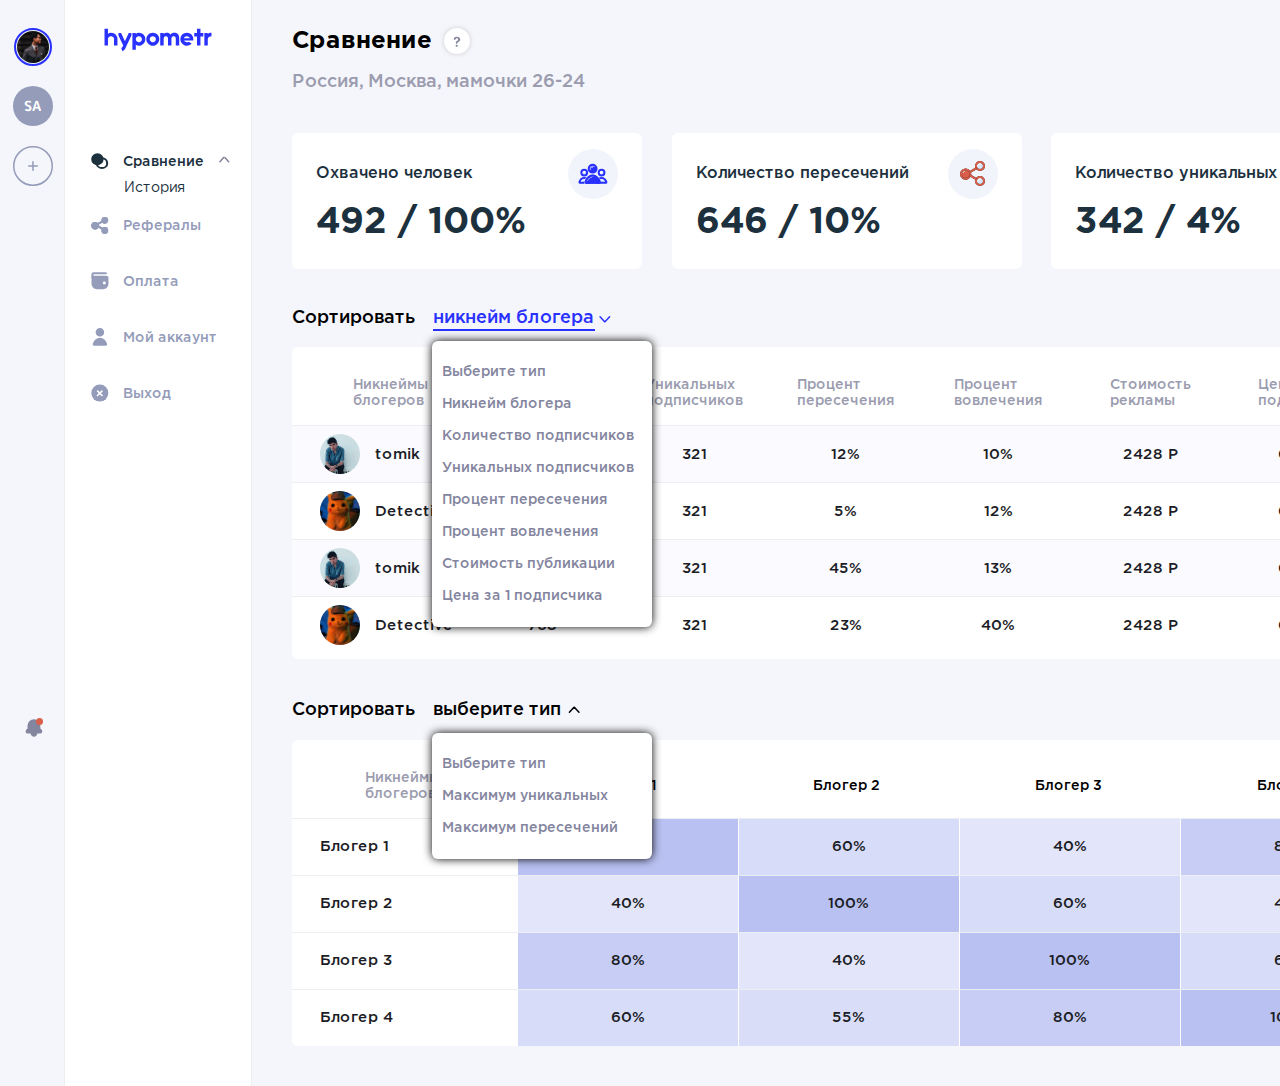
==== commit e2fd6269: "beautify version and one popup added" ====
--- a/index.html
+++ b/index.html
@@ -5,584 +5,577 @@
   <meta charset="utf-8">
   <title>Хайпометр</title>
   <link href="css/normalize.css" rel="stylesheet">
-  <link href="css/style.css" rel="stylesheet">
-  </head>
+  <link href="css/style.css" rel="stylesheet"> </head>
+
 <body>
-  <header>
-
-  </header>
+  <header> </header>
   <main>
     <div class="content-wrapper">
       <div class="avatars-alarm">
-        <div class="avatars-wrapper">
-          <img src="img/smokingman.png" alt="user-photo" width="32" height="32" class="avatar">
-        </div>
+        <div class="avatars-wrapper"> <img src="img/smokingman.png" alt="user-photo" width="32" height="32" class="avatar"> </div>
         <div class="avatars-wrapper name">
           <p class="name-words">sa</p>
         </div>
         <a href="#" class="avatars-wrapper plus">
-          <svg xmlns="http://www.w3.org/2000/svg" viewBox="0 0 40 40" class="plus-icon-menu" width="40" height="40"><circle cx="20" cy="20" r="19.25" stroke-width="1.5"/><path stroke-linecap="round" stroke-linejoin="round" stroke-width="1.5" d="M19.958 24.25v-8.5M15.75 20.032h8.5"/></svg>
+          <svg xmlns="http://www.w3.org/2000/svg" viewBox="0 0 40 40" class="plus-icon-menu" width="40" height="40">
+            <circle cx="20" cy="20" r="19.25" stroke-width="1.5" />
+            <path stroke-linecap="round" stroke-linejoin="round" stroke-width="1.5" d="M19.958 24.25v-8.5M15.75 20.032h8.5" />
+          </svg>
         </a>
-        <a href="" class="bell-button">
-          <img src="img/bell.svg" alt="user-photo" width="20" height="20" class="bell">
-        </a>
+        <a href="" class="bell-button"> <img src="img/bell.svg" alt="user-photo" width="20" height="20" class="bell"> </a>
       </div>
       <div class="main-menu">
-        <a href="index.html" class="logo-wrapper">
-          <img src="img/hypometr.svg" alt="user-photo" width="108" height="24" class="logo">
-        </a>
+        <a href="index.html" class="logo-wrapper"> <img src="img/hypometr.svg" alt="user-photo" width="108" height="24" class="logo"> </a>
         <div class="menu-list">
+          <div class="menu-item-wrap-column-history">
+            <div class="menu-item comp-margin-upper-main-menu">
+              <a href="index.html" class="menu-link active">
+                <svg width="18" height="18" viewBox="0 0 18 17" fill="none" xmlns="http://www.w3.org/2000/svg" class="icon-cast">
+                  <path d="M11.8487 6.74087C11.8487 8.20737 11.2045 9.53688 10.1561 10.4833 9.18141 11.3632 7.86122 11.907 6.40083 11.907 3.35878 11.907.952942 9.56157.952942 6.74087c0-2.82069 2.405838-5.16616 5.447888-5.16616C9.44288 1.57471 11.8487 3.92018 11.8487 6.74087z" fill="#1c303e" stroke="#1c303e" stroke-width="1.5" />
+                  <path d="M16.2029 10.685C16.2029 13.3568 13.9201 15.6011 11.005 15.6011 8.08995 15.6011 5.80713 13.3568 5.80713 10.685 5.80713 8.01317 8.08995 5.7688 11.005 5.7688 13.9201 5.7688 16.2029 8.01317 16.2029 10.685z" stroke="#1c303e" stroke-width="2" />
+                </svg> Сравнение <img src="img/arrowup.svg" width="13" height="13" alt="arrow-up" class="arrow-history-menu"> </a>
+            </div> <a href="comparison.html" class="menu-link active main-margin-history">
+          История
+          </a> </div>
           <div class="menu-item">
-          <a href="#" class="menu-link active">
-           <svg width="18" height="18" viewBox="0 0 18 17" fill="none" xmlns="http://www.w3.org/2000/svg" class="icon-cast"><path d="M11.8487 6.74087C11.8487 8.20737 11.2045 9.53688 10.1561 10.4833 9.18141 11.3632 7.86122 11.907 6.40083 11.907 3.35878 11.907.952942 9.56157.952942 6.74087c0-2.82069 2.405838-5.16616 5.447888-5.16616C9.44288 1.57471 11.8487 3.92018 11.8487 6.74087z" fill="#1c303e" stroke="#1c303e" stroke-width="1.5"/><path d="M16.2029 10.685C16.2029 13.3568 13.9201 15.6011 11.005 15.6011 8.08995 15.6011 5.80713 13.3568 5.80713 10.685 5.80713 8.01317 8.08995 5.7688 11.005 5.7688 13.9201 5.7688 16.2029 8.01317 16.2029 10.685z" stroke="#1c303e" stroke-width="2"/></svg>
-          Сравнение
-          </a>
+            <a href="referral.html" class="menu-link">
+              <svg width="18" height="18" viewBox="0 0 18 18" fill="none" xmlns="http://www.w3.org/2000/svg" class="icon-cast">
+                <circle cx="13.8011" cy="4.30332" r="2.65" fill="#949cba" />
+                <circle cx="13.8011" cy="4.30332" r="2.65" stroke="#949cba" stroke-width="1.5" />
+                <circle cx="13.8011" cy="4.30332" r="2.65" stroke="#949cba" stroke-width="1.5" />
+                <circle cx="13.8011" cy="14.5033" r="2.65" fill="#949cba" />
+                <circle cx="13.8011" cy="14.5033" r="2.65" stroke="#949cba" stroke-width="1.5" />
+                <circle cx="13.8011" cy="14.5033" r="2.65" stroke="#949cba" stroke-width="1.5" />
+                <circle cx="4.02605" cy="9.82842" r="3.075" fill="#949cba" />
+                <circle cx="4.02605" cy="9.82842" r="3.075" stroke="#949cba" stroke-width="1.5" />
+                <circle cx="4.02605" cy="9.82842" r="3.075" stroke="#949cba" stroke-width="1.5" />
+                <path d="M6.71118 8.1684 11.3225 5.50608z" stroke="#949cba" stroke-width="2" />
+                <path d="M6.71118 8.1684 11.3225 5.50608z" stroke="#949cba" stroke-width="2" />
+                <path d="M6.89539 10.2372 11.5067 12.8996z" stroke="#949cba" stroke-width="2" />
+                <path d="M6.89539 10.2372 11.5067 12.8996z" stroke="#949cba" stroke-width="2" />
+              </svg> Рефералы </a>
           </div>
           <div class="menu-item">
-          <a href="#" class="menu-link">
-           <svg width="18" height="18" viewBox="0 0 18 18" fill="none" xmlns="http://www.w3.org/2000/svg" class="icon-cast"><circle cx="13.8011" cy="4.30332" r="2.65" fill="#949cba"/><circle cx="13.8011" cy="4.30332" r="2.65" stroke="#1c1d26" stroke-width="1.5"/><circle cx="13.8011" cy="4.30332" r="2.65" stroke="#949cba" stroke-width="1.5"/><circle cx="13.8011" cy="14.5033" r="2.65" fill="#949cba"/><circle cx="13.8011" cy="14.5033" r="2.65" stroke="#1c1d26" stroke-width="1.5"/><circle cx="13.8011" cy="14.5033" r="2.65" stroke="#949cba" stroke-width="1.5"/><circle cx="4.02605" cy="9.82842" r="3.075" fill="#949cba"/><circle cx="4.02605" cy="9.82842" r="3.075" stroke="#1c1d26" stroke-width="1.5"/><circle cx="4.02605" cy="9.82842" r="3.075" stroke="#949cba" stroke-width="1.5"/><path d="M6.71118 8.1684 11.3225 5.50608z" stroke="#1c1d26" stroke-width="2"/><path d="M6.71118 8.1684 11.3225 5.50608z" stroke="#949cba" stroke-width="2"/><path d="M6.89539 10.2372 11.5067 12.8996z" stroke="#1c1d26" stroke-width="2"/><path d="M6.89539 10.2372 11.5067 12.8996z" stroke="#949cba" stroke-width="2"/></svg>
-          Рефералы
-          </a>
+            <a href="payment.html" class="menu-link">
+              <svg width="18" height="18" viewBox="0 0 17 17" fill="none" xmlns="http://www.w3.org/2000/svg" class="icon-cast">
+                <path d="M.490112 3.48438H14.4901C15.5947 3.48438 16.4901 4.37981 16.4901 5.48438V11.2068C16.4901 13.9682 14.2515 16.2068 11.4901 16.2068H5.49011C2.72869 16.2068.490112 13.9682.490112 11.2068V3.48438z" fill="#949cba" />
+                <path d="M13.9957 1.16943H2.43634C1.88406 1.16943 1.43634 1.61715 1.43634 2.16943V5.22905" stroke="#949cba" stroke-width="2" stroke-linecap="round" stroke-linejoin="round" />
+                <circle cx="12.5839" cy="10.3163" r="1.41176" fill="#fff" />
+              </svg> Оплата </a>
           </div>
           <div class="menu-item">
-          <a href="#" class="menu-link">
-           <svg width="18" height="18" viewBox="0 0 17 17" fill="none" xmlns="http://www.w3.org/2000/svg" class="icon-cast"><path d="M.490112 3.48438H14.4901C15.5947 3.48438 16.4901 4.37981 16.4901 5.48438V11.2068C16.4901 13.9682 14.2515 16.2068 11.4901 16.2068H5.49011C2.72869 16.2068.490112 13.9682.490112 11.2068V3.48438z" fill="#949cba"/><path d="M13.9957 1.16943H2.43634C1.88406 1.16943 1.43634 1.61715 1.43634 2.16943V5.22905" stroke="#949cba" stroke-width="2" stroke-linecap="round" stroke-linejoin="round"/><circle cx="12.5839" cy="10.3163" r="1.41176" fill="#fff"/></svg>
-          Оплата
-          </a>
+            <a href="account.html" class="menu-link">
+              <svg width="18" height="18" viewBox="0 0 16 18" fill="none" xmlns="http://www.w3.org/2000/svg" class="icon-cast">
+                <circle cx="7.9087" cy="4.32484" r="3.50746" fill="#949cba" stroke="#949cba" stroke-width="1.5" />
+                <path d="M1.49235 16.0344C2.30013 13.0074 4.94382 10.3979 7.90872 10.3979 10.8736 10.3979 13.5173 13.0074 14.3251 16.0344 14.3957 16.2989 14.3251 16.5335 14.1517 16.7226 13.9687 16.9223 13.6678 17.0673 13.3174 17.0673H2.5C2.14969 17.0673 1.84877 16.9223 1.66572 16.7226 1.49239 16.5335 1.42176 16.2989 1.49235 16.0344z" fill="#949cba" stroke="#949cba" stroke-width="1.5" stroke-linecap="round" stroke-linejoin="round" />
+              </svg> Мой аккаунт </a>
           </div>
           <div class="menu-item">
-          <a href="#" class="menu-link">
-           <svg width="18" height="18" viewBox="0 0 16 18" fill="none" xmlns="http://www.w3.org/2000/svg" class="icon-cast"><circle cx="7.9087" cy="4.32484" r="3.50746" fill="#949cba" stroke="#949cba" stroke-width="1.5"/><path d="M1.49235 16.0344C2.30013 13.0074 4.94382 10.3979 7.90872 10.3979 10.8736 10.3979 13.5173 13.0074 14.3251 16.0344 14.3957 16.2989 14.3251 16.5335 14.1517 16.7226 13.9687 16.9223 13.6678 17.0673 13.3174 17.0673H2.5C2.14969 17.0673 1.84877 16.9223 1.66572 16.7226 1.49239 16.5335 1.42176 16.2989 1.49235 16.0344z" fill="#949cba" stroke="#949cba" stroke-width="1.5" stroke-linecap="round" stroke-linejoin="round"/></svg>
-          Мой аккаунт
-          </a>
-          </div>
-          <div class="menu-item">
-          <a href="#" class="menu-link">
-           <svg width="18" height="18" viewBox="0 0 18 18" fill="none" xmlns="http://www.w3.org/2000/svg" class="icon-cast"><circle cx="8.79999" cy="9.11816" r="8.5" fill="#949cba"/><path d="M6.22954 6.65039 11.5328 11.9537z" stroke="#fff" stroke-width="1.5" stroke-linecap="round"/><path d="M6.06708 11.9537 11.3704 6.65044z" stroke="#fff" stroke-width="1.5" stroke-linecap="round"/></svg>
-          Выход
-          </a>
-          </div>
-        </div>
-      </div>
-      <div class="main-content">
-        <div class="upper-menu">
-          <div class="history">
-            <div class="history-block">
-            <h2 class="history-title">История сравнений</h2>
-            <div class="circle-what">
-             <svg width="8" height="11" viewBox="0 0 8 11" fill="none" xmlns="http://www.w3.org/2000/svg"><path d="M3.67891 7.81055C4.16426 7.81055 4.43086 7.54395 4.5334 7.08594 4.62227 6.51172 4.82734 6.21777 5.73652 5.69141 6.70039 5.12402 7.19941 4.41992 7.19941 3.3877 7.19941 1.79492 5.89375.728516 3.95234.728516 2.48262.728516 1.38887 1.30957.951367 2.21191.814649 2.47168.746289 2.73145.746289 3.02539.746289 3.54492 1.08125 3.87988 1.62129 3.87988 2.03828 3.87988 2.3459 3.68848 2.5168 3.25098 2.73555 2.64258 3.18672 2.31445 3.85664 2.31445 4.60859 2.31445 5.12813 2.7793 5.12813 3.44922 5.12813 4.07812 4.86152 4.41992 3.97969 4.94629 3.17305 5.41797 2.75605 5.95117 2.75605 6.75781V6.85352C2.75605 7.41406 3.09785 7.81055 3.67891 7.81055zM3.69258 10.8525C4.31465 10.8525 4.81367 10.3809 4.81367 9.7793 4.81367 9.17773 4.31465 8.70605 3.69258 8.70605 3.07734 8.70605 2.57832 9.17773 2.57832 9.7793 2.57832 10.3809 3.07734 10.8525 3.69258 10.8525z" fill="#84859e"/></svg>
-            </div>
-            </div>
-            <a href="#" class="choose-rate">
-              Выберите тариф
-              <div class="underline"></div>
-            </a>
-            <a href="#" class="choose-rate-free">
-              Бесплатный <span class="counter-days">3</span> дня
-              <div class="underline-free"></div>
-            </a>
-            <a href="#" class="choose-rate-available">
-            <svg width="223" height="50" viewBox="0 0 223 50" fill="none" xmlns="http://www.w3.org/2000/svg" class="wave-icon"><path d="M7.72078 46.0018 5.93504 48.2455C5.55559 48.7222 4.9795 49 4.37017 49H2.76269C1.65812 49 .762695 48.1046.762695 47V5c0-2.76142 2.238575-5 5.000005-5H219.408c2.761000000000024.0 5 2.23858 5 5V45C224.408 47.2091 222.617 49 220.408 49H219.682L217.216 45.9819C216.409 44.9943 214.897 45.004 214.103 46.0018L211.716 49H208.776L206.311 45.9819C205.504 44.9943 203.991 45.004 203.197 46.0018L200.811 49 198.345 45.9819C197.538 44.9943 196.025 45.004 195.231 46.0018L192.845 49H189.905L187.439 45.9819C186.632 44.9943 185.12 45.004 184.325 46.0018L181.939 49H178.999L176.533 45.9819C175.726 44.9943 174.214 45.004 173.42 46.0018L171.033 49H168.093 167.309L164.843 45.9819C164.036 44.9943 162.524 45.004 161.729 46.0018L159.343 49H156.403 155.248L152.782 45.9819C151.975 44.9943 150.462 45.004 149.668 46.0018L147.282 49H144.342 143.557L141.092 45.9819C140.285 44.9943 138.772 45.004 137.978 46.0018L135.592 49H132.652L130.186 45.9819C129.379 44.9943 127.866 45.004 127.072 46.0018L124.686 49H121.746 120.961L118.496 45.9819C117.689 44.9943 116.176 45.004 115.382 46.0018L112.996 49H110.056 108.9L106.434 45.9819C105.627 44.9943 104.115 45.004 103.321 46.0018L100.934 49H97.9944 97.2099L94.7441 45.9819C93.9372 44.9943 92.4246 45.004 91.6304 46.0018L89.2442 49H86.3042 85.1485L82.6827 45.9819C81.8758 44.9943 80.3632 45.004 79.569 46.0018L77.1827 49H74.2427 73.4583L70.9925 45.9819C70.1856 44.9943 68.673 45.004 67.8788 46.0018L65.4925 49H64.9146 62.5525 60.9352L58.4694 45.9819C57.6625 44.9943 56.1499 45.004 55.3557 46.0018L52.9695 49H50.0295 49.245L46.7792 45.9819C45.9723 44.9943 44.4597 45.004 43.6655 46.0018L41.2793 49H38.3393 37.1836L34.7178 45.9819C33.9109 44.9943 32.3983 45.004 31.6041 46.0018L29.2178 49H26.2778 25.4934L23.0276 45.9819C22.2207 44.9943 20.7081 45.004 19.9139 46.0018L17.5276 49H16.2818 14.5876 13.3003L10.8345 45.9819C10.0276 44.9943 8.51495 45.004 7.72078 46.0018z" fill="#fff"/></svg>
-             <svg width="14" height="14" viewBox="0 0 13 12" fill="none" xmlns="http://www.w3.org/2000/svg" class="ellipse-icon-up"><path d="M8.40767 4.43002C8.40767 5.39846 7.98269 6.27877 7.28568 6.90798 6.63755 7.49307 5.7581 7.85614 4.78269 7.85614 2.74741 7.85614 1.15771 6.28972 1.15771 4.43002 1.15771 2.57033 2.74741 1.00391 4.78269 1.00391 6.81798 1.00391 8.40767 2.57033 8.40767 4.43002z" fill="#949cba" stroke="#949cba" stroke-width="1.5"/><path d="M11.6577 7.21396C11.6577 9.07365 10.068 10.6401 8.03269 10.6401 5.99741 10.6401 4.40771 9.07365 4.40771 7.21396 4.40771 5.35426 5.99741 3.78784 8.03269 3.78784 10.068 3.78784 11.6577 5.35426 11.6577 7.21396z" stroke="#949cba" stroke-width="1.5"/></svg>
-              Доступно <span class="counter-days-available">5 000 0000</span> М
-            </a>
-          </div>
-          <div class="search">
-            <div class="search-block">
-              <form action="#" method="get">
-            <a href="#" class="glass">
-              <img src="img/search.svg" width="16" height="16" alt="search-icon">
-            </a>
-            <input type="text"  class="icon-cast search-field" name="search" placeholder="Поиск по названию"> </form>
-            </div>
-            <div class="items-block">
-              <button class="show">
-              Показать
-              <img src="img/heart.svg" width="19" height="17" alt="search-icon" class="items-icons">
+            <a href="#" class="menu-link">
+              <svg width="18" height="18" viewBox="0 0 18 18" fill="none" xmlns="http://www.w3.org/2000/svg" class="icon-cast">
+                <circle cx="8.79999" cy="9.11816" r="8.5" fill="#949cba" />
+                <path d="M6.22954 6.65039 11.5328 11.9537z" stroke="#fff" stroke-width="1.5" stroke-linecap="round" />
+                <path d="M6.06708 11.9537 11.3704 6.65044z" stroke="#fff" stroke-width="1.5" stroke-linecap="round" />
+              </svg> Выход </a>
+          </div>
+        </div>
+      </div>
+      <div class="main-content-comparison">
+        <div class="upper-menu-comparison">
+          <div class="history-block-comparison">
+            <div class="comparison-what">
+              <h2 class="history-title">Cравнение</h2>
+              <div class="circle-what">
+                <svg width="8" height="11" viewBox="0 0 8 11" fill="none" xmlns="http://www.w3.org/2000/svg">
+                  <path d="M3.67891 7.81055C4.16426 7.81055 4.43086 7.54395 4.5334 7.08594 4.62227 6.51172 4.82734 6.21777 5.73652 5.69141 6.70039 5.12402 7.19941 4.41992 7.19941 3.3877 7.19941 1.79492 5.89375.728516 3.95234.728516 2.48262.728516 1.38887 1.30957.951367 2.21191.814649 2.47168.746289 2.73145.746289 3.02539.746289 3.54492 1.08125 3.87988 1.62129 3.87988 2.03828 3.87988 2.3459 3.68848 2.5168 3.25098 2.73555 2.64258 3.18672 2.31445 3.85664 2.31445 4.60859 2.31445 5.12813 2.7793 5.12813 3.44922 5.12813 4.07812 4.86152 4.41992 3.97969 4.94629 3.17305 5.41797 2.75605 5.95117 2.75605 6.75781V6.85352C2.75605 7.41406 3.09785 7.81055 3.67891 7.81055zM3.69258 10.8525C4.31465 10.8525 4.81367 10.3809 4.81367 9.7793 4.81367 9.17773 4.31465 8.70605 3.69258 8.70605 3.07734 8.70605 2.57832 9.17773 2.57832 9.7793 2.57832 10.3809 3.07734 10.8525 3.69258 10.8525z" fill="#84859e" />
+                </svg>
+              </div>
+            </div>
+            <div class="description-comparison-user">Россия, Москва, мамочки 26-24</div>
+          </div>
+        </div>
+        <div class="user-blocks-comparison">
+          <div class="user-card-comparison">
+            <div class="how-many-people">
+              <h3 class="title-comparison">Охвачено человек</h3>
+              <a href="#" class="lock-closed-comparison blue-group"></a>
+            </div>
+            <div class="what-percent">492 / 100%</div>
+          </div>
+          <div class="user-card-comparison">
+            <div class="how-many-people">
+              <h3 class="title-comparison">Количество пересечений</h3>
+              <a href="#" class="lock-closed-comparison orange-group"></a>
+            </div>
+            <div class="what-percent">646 / 10%</div>
+          </div>
+          <div class="user-card-comparison">
+            <div class="how-many-people">
+              <h3 class="title-comparison">Количество уникальных</h3>
+              <a href="#" class="lock-closed-comparison yellow-group"></a>
+            </div>
+            <div class="what-percent">342 / 4%</div>
+          </div>
+        </div>
+        <div class="sort-blogers">
+          <div class="sort-detail">
+            <h2 class="title-sort">Сортировать</h2>
+            <button class="button-sort underline-sort upper-sort-menu">никнейм блогера
+              <svg xmlns="http://www.w3.org/2000/svg" viewBox="0 0 16 10" width="16" height="10" class="arrow-bloger">
+                <path stroke-linecap="round" stroke-width="1.5" d="M6.639 8.822L2.035 3.709M6.994 8.822l4.604-5.113" />
+              </svg>
+            </button>
+            <div class="menu-today-sort">
+              <ul class="today-list-sort">
+                <li class="today-item-sort padding-sort">Выберите тип</li>
+                <li class="today-item-sort main-list-item-sort"> <a href="#" class="menu-link-item-sort">Никнейм блогера</a></li>
+                <li class="today-item-sort main-list-item-sort"><a href="#" class="menu-link-item-sort">Количество подписчиков</a></li>
+                <li class="today-item-sort main-list-item-sort"><a href="#" class="menu-link-item-sort">Уникальных подписчиков</a></li>
+                <li class="today-item-sort main-list-item-sort"><a href="#" class="menu-link-item-sort">Процент пересечения</a></li>
+                <li class="today-item-sort main-list-item-sort"><a href="#" class="menu-link-item-sort">Процент вовлечения</a></li>
+                <li class="today-item-sort main-list-item-sort"><a href="#" class="menu-link-item-sort">Стоимость публикации</a></li>
+                <li class="today-item-sort main-list-item-sort"><a href="#" class="menu-link-item-sort">Цена за 1 подписчика</a></li>
+              </ul>
+            </div>
+          </div>
+          <div class="table-blogers">
+            <div class="title-blogers">
+              <h3 class="blogger-title-table">Никнеймы
+<br>блогеров</h3>
+              <h3 class="blogger-title-table">Количество
+<br>подписчиков</h3>
+              <h3 class="blogger-title-table">Уникальных <br>подписчиков</h3>
+              <h3 class="blogger-title-table">Процент <br>пересечения</h3>
+              <h3 class="blogger-title-table">Процент
+<br>вовлечения</h3>
+              <h3 class="blogger-title-table">Стоимость
+<br>рекламы</h3>
+              <h3 class="blogger-title-table">Цена за 1
+<br>подписчика</h3> </div>
+            <div class="blue-row color-blue">
+              <div class="title-blogers-blue-row">
+                <div class="wrap-icon-user color-blue">
+                  <a href="#" class="icon-user-table" data-title="Username"></a>
+                  <h3 class="name-of-blogger color-blue">tomik</h3> </div>
+                <h3 class="blogger-title-table-blue-row color-blue">768</h3>
+                <h3 class="blogger-title-table-blue-row color-blue">321</h3>
+                <h3 class="blogger-title-table-blue-row color-blue">12%</h3>
+                <h3 class="blogger-title-table-blue-row color-blue">10%</h3>
+                <h3 class="blogger-title-table-blue-row color-blue">2428 Р</h3>
+                <h3 class="blogger-title-table-blue-row color-blue">0.24 Р</h3> </div>
+            </div>
+            <div class="blue-row">
+              <div class="title-blogers-blue-row">
+                <div class="wrap-icon-user">
+                  <a href="#" class="icon-user-table second-foto"></a>
+                  <h3 class="name-of-blogger">Detective</h3> </div>
+                <h3 class="blogger-title-table-blue-row">768</h3>
+                <h3 class="blogger-title-table-blue-row">321</h3>
+                <h3 class="blogger-title-table-blue-row">5%</h3>
+                <h3 class="blogger-title-table-blue-row">12%</h3>
+                <h3 class="blogger-title-table-blue-row">2428 Р</h3>
+                <h3 class="blogger-title-table-blue-row">0.24 Р</h3> </div>
+            </div>
+            <div class="blue-row color-blue">
+              <div class="title-blogers-blue-row">
+                <div class="wrap-icon-user color-blue">
+                  <a href="#" class="icon-user-table"></a>
+                  <h3 class="name-of-blogger color-blue">tomik</h3> </div>
+                <h3 class="blogger-title-table-blue-row color-blue">768</h3>
+                <h3 class="blogger-title-table-blue-row color-blue">321</h3>
+                <h3 class="blogger-title-table-blue-row color-blue">45%</h3>
+                <h3 class="blogger-title-table-blue-row color-blue">13%</h3>
+                <h3 class="blogger-title-table-blue-row color-blue">2428 Р</h3>
+                <h3 class="blogger-title-table-blue-row color-blue">0.24 Р</h3> </div>
+            </div>
+            <div class="blue-row">
+              <div class="title-blogers-blue-row">
+                <div class="wrap-icon-user">
+                  <a href="#" class="icon-user-table second-foto"></a>
+                  <h3 class="name-of-blogger">Detective</h3> </div>
+                <h3 class="blogger-title-table-blue-row">768</h3>
+                <h3 class="blogger-title-table-blue-row">321</h3>
+                <h3 class="blogger-title-table-blue-row">23%</h3>
+                <h3 class="blogger-title-table-blue-row">40%</h3>
+                <h3 class="blogger-title-table-blue-row">2428 Р</h3>
+                <h3 class="blogger-title-table-blue-row">0.24 Р</h3> </div>
+            </div>
+          </div>
+          <div class="sort-blogers">
+            <div class="sort-detail">
+              <h2 class="title-sort">Сортировать</h2>
+              <button class="button-sort opened-button down-sort-menu">выберите тип
+                <svg xmlns="http://www.w3.org/2000/svg" viewBox="0 0 16 10" width="16" height="10" class="arrow-bloger opened-arrow">
+                  <path stroke-linecap="round" stroke-width="1.5" d="M6.639 8.822L2.035 3.709M6.994 8.822l4.604-5.113" />
+                </svg>
               </button>
-              <form action="#" method="post" class="calendar">
-                <input type="date" class="calendar-cast">
-              </form>
-              <button class="today">
-              Сегодня
-              <img src="img/arrow.svg" width="14" height="12" alt="search-icon" class="items-icons">
-              </button>
-              <div class="menu-today">
-                <ul class="today-list">
-                  <li class="today-item bold-item">Предварительный просмотр</li>
-                  <li class="today-item main-list-item">
-                  <a href="#" class="menu-link-item">Весь срок действия</a></li>
-                  <li class="today-item main-list-item"><a href="#" class="menu-link-item">Сегодня</a></li>
-                  <li class="today-item main-list-item"><a href="#" class="menu-link-item">Вчера</a></li>
-                  <li class="today-item main-list-item"><a href="#" class="menu-link-item">За последние 7 дней</a></li>
-                  <li class="today-item main-list-item main-list-item"><a href="#" class="menu-link-item">За последние 10 дней</a></li>
-                  <li class="today-item main-list-item"><a href="#" class="menu-link-item">За последние 15 дней</a></li>
-                  <li class="today-item main-list-item"><a href="#" class="menu-link-item">На этой неделе</a></li>
-                  <li class="today-item main-list-item"><a href="#" class="menu-link-item">Прошлая неделя</a></li>
-                  <li class="today-item main-list-item"><a href="#" class="menu-link-item">В этом месяце</a></li>
-                  <li class="today-item main-list-item"><a href="#" class="menu-link-item">Прошлый месяц</a></li>
+              <div class="menu-today-type">
+                <ul class="today-list-type">
+                  <li class="today-item-type padding-type">Выберите тип</li>
+                  <li class="today-item-type main-list-item-type"> <a href="#" class="menu-link-item-type">Максимум уникальных</a></li>
+                  <li class="today-item-type main-list-item-type"><a href="#" class="menu-link-item-type">Максимум пересечений</a></li>
                 </ul>
               </div>
             </div>
-          </div>
-        </div>
-        <div class="user-blocks">
-          <div class="user-card first-card">
-            <a href="#" class="create-comparison"></a>
-            <a href="#" class="lock-closed"></a>
-            <div class="text-comparison">Создать сравнение</div>
-          </div>
-          <div class="user-card">
-            <div class="upper-user-block">
-            <h3 class="user-title">Россия, Москва, женщины
-               26-24 100-500k подписчиков
-            </h3>
-            <button class="like-button">
-              <svg width="20" height="20" viewBox="0 0 20 19" fill="none" xmlns="http://www.w3.org/2000/svg" class="user-icons"><path d="M9.01275 17.6872 9.01227 17.6867 2.76984 11.5579 2.76991 11.5578 2.76491 11.5532C2.63827 11.4355 2.00529 10.8306 1.40543 9.91767.804059 9.00242.25 7.79882.25 6.47872.25 4.81348.770472 3.45329 1.70417 2.5102 2.63738 1.56761 4.00818 1.0166 5.75758 1.0166 7.23719 1.0166 8.66494 1.8347 9.837 2.84252L10.0003 2.9829 10.1633 2.84227C11.3311 1.83486 12.7627 1.0166 14.2424 1.0166 15.9277 1.0166 17.2996 1.53494 18.2491 2.46204 19.1977 3.38831 19.75 4.74732 19.75 6.47872 19.75 8.35365 18.5966 10.2438 17.2464 11.553L17.2437 11.5557 17.2303 11.5691 17.2285 11.5709 10.9879 17.6865 10.9873 17.6872C10.7242 17.9468 10.3696 18.0924 10 18.0924 9.63044 18.0924 9.27575 17.9468 9.01275 17.6872zM11.5739 3.40863C10.9235 3.89434 10.3711 4.44754 10.0007 4.82069 9.65683 4.47129 9.11562 3.92587 8.46957 3.43909 7.70413 2.86237 6.74979 2.33478 5.75758 2.33478 4.46563 2.33478 3.41006 2.68722 2.67718 3.40257 1.94331 4.11887 1.56818 5.16468 1.56818 6.47872 1.56818 7.24169 1.83996 8.03107 2.23382 8.74402 2.6282 9.45792 3.15427 10.1122 3.68691 10.61L9.82483 16.6381 9.99989 16.8101 10.1751 16.6383 16.3038 10.6269 16.3046 10.6262C17.3519 9.59034 18.4318 8.04013 18.4318 6.47872 18.4318 5.16451 18.0556 4.11873 17.3213 3.4025 16.5881 2.68726 15.5326 2.33478 14.2424 2.33478 13.2666 2.33478 12.3336 2.84127 11.5739 3.40863z" fill="#919395" stroke="#fff" stroke-width=".5"/></svg>
-            </button>
-            </div>
-            <div class="statistic-user-block">
-              <p class="stat-text">Собрано <b>72%</b></p>
-              <div class="stat-stick"></div>
-            </div>
-            <div class="set-of-users">
-              <p class="bloger-text">4 блогера</p>
-              <div class="users-mini-icon">
-                <a href="#" class="mini-icon one" data-title="Username"></a>
-                <a href="#" class="mini-icon two" data-title="Username"></a>
-                <a href="#" class="mini-icon free" data-title="Username"></a>
-                <a href="#" class="mini-icon four" data-title="Username"></a>
+            <div class="table-blogers second-table-blogers">
+              <div class="title-blogers without-padding make-center">
+                <h3 class="blogger-title-table second-width">Никнеймы
+<br>блогеров</h3>
+                <h3 class="blogger-title-table second-width make-black">Блогер 1</h3>
+                <h3 class="blogger-title-table second-width make-black">Блогер 2</h3>
+                <h3 class="blogger-title-table second-width make-black">Блогер 3</h3>
+                <h3 class="blogger-title-table second-width make-black">Блогер 4</h3> </div>
+              <div class="blue-row">
+                <div class="title-blogers-blue-row without-padding">
+                  <div class="wrap-icon-user second-width make-item-padding">
+                    <h3 class="name-of-blogger">Блогер 1</h3> </div>
+                  <div class="wrap-to-improve">
+                    <h3 class="blogger-title-table-blue-row hundred-percent second-width border-left-item">100%</h3>
+                    <h3 class="blogger-title-table-blue-row sixty-percent second-width border-left-item">60%</h3>
+                    <h3 class="blogger-title-table-blue-row fourty-percent second-width border-left-item">40%</h3>
+                    <h3 class="blogger-title-table-blue-row eighty-percent second-width border-left-item">80%</h3> </div>
+                </div>
               </div>
-            </div>
-            <div class="date-and-time">
-               <p class="time-text">19:40, 11 ноя 2020</p>
-            </div>
-          </div>
-          <div class="user-card">
-            <div class="upper-user-block">
-            <h3 class="user-title">Россия, Москва, женщины
-               26-24 100-500k подписчиков
-            </h3>
-            <button class="like-button">
-            <svg width="20" height="20" viewBox="0 0 20 19" fill="none" xmlns="http://www.w3.org/2000/svg" class="user-icons"><path d="M9.01275 17.6872 9.01227 17.6867 2.76984 11.5579 2.76991 11.5578 2.76491 11.5532C2.63827 11.4355 2.00529 10.8306 1.40543 9.91767.804059 9.00242.25 7.79882.25 6.47872.25 4.81348.770472 3.45329 1.70417 2.5102 2.63738 1.56761 4.00818 1.0166 5.75758 1.0166 7.23719 1.0166 8.66494 1.8347 9.837 2.84252L10.0003 2.9829 10.1633 2.84227C11.3311 1.83486 12.7627 1.0166 14.2424 1.0166 15.9277 1.0166 17.2996 1.53494 18.2491 2.46204 19.1977 3.38831 19.75 4.74732 19.75 6.47872 19.75 8.35365 18.5966 10.2438 17.2464 11.553L17.2437 11.5557 17.2303 11.5691 17.2285 11.5709 10.9879 17.6865 10.9873 17.6872C10.7242 17.9468 10.3696 18.0924 10 18.0924 9.63044 18.0924 9.27575 17.9468 9.01275 17.6872z" fill="#da5f4b" stroke="#fff" stroke-width=".5"/></svg>
-              </button>
-              <button class="like-button">
-            <svg width="20" height="20" viewBox="0 0 20 20" fill="none" xmlns="http://www.w3.org/2000/svg" class="user-icons"><g opacity=".5"><path d="M2.5 5H4.16667 17.5" stroke="#25282b" stroke-linecap="round" stroke-linejoin="round"/><path d="M6.66682 5.00008V3.33342C6.66682 2.89139 6.84242 2.46746 7.15498 2.1549 7.46754 1.84234 7.89146 1.66675 8.33349 1.66675H11.6668C12.1089 1.66675 12.5328 1.84234 12.8453 2.1549 13.1579 2.46746 13.3335 2.89139 13.3335 3.33342V5.00008m2.5.0V16.6668C15.8335 17.1088 15.6579 17.5327 15.3453 17.8453 15.0328 18.1578 14.6089 18.3334 14.1668 18.3334H5.83349C5.39146 18.3334 4.96754 18.1578 4.65498 17.8453 4.34242 17.5327 4.16682 17.1088 4.16682 16.6668V5.00008H15.8335z" stroke="#25282b" stroke-linecap="round" stroke-linejoin="round"/><path d="M8.33318 9.16675V14.1667" stroke="#25282b" stroke-linecap="round" stroke-linejoin="round"/><path d="M11.6668 9.16675V14.1667" stroke="#25282b" stroke-linecap="round" stroke-linejoin="round"/></g></svg>
-              </button>
-            </div>
-            <div class="stat-of-users">
-              <div class="digits-of-users">
-                <div class="exactly-digit"><b class="cast-digit">3,6 М</b></div>
-                <div class="description-digit">Всего</div>
+              <div class="blue-row">
+                <div class="title-blogers-blue-row without-padding">
+                  <div class="wrap-icon-user second-width make-item-padding">
+                    <h3 class="name-of-blogger">Блогер 2</h3> </div>
+                  <div class="wrap-to-improve">
+                    <h3 class="blogger-title-table-blue-row fourty-percent second-width border-left-item">40%</h3>
+                    <h3 class="blogger-title-table-blue-row hundred-percent second-width border-left-item">100%</h3>
+                    <h3 class="blogger-title-table-blue-row sixty-percent second-width border-left-item">60%</h3>
+                    <h3 class="blogger-title-table-blue-row fourty-percent second-width border-left-item">40%</h3> </div>
+                </div>
               </div>
-              <div class="digits-of-users">
-                <div class="exactly-digit"><b class="cast-digit">1,9 М</b></div>
-                <div class="description-digit">Уникальных</div>
+              <div class="blue-row">
+                <div class="title-blogers-blue-row without-padding">
+                  <div class="wrap-icon-user second-width make-item-padding">
+                    <h3 class="name-of-blogger">Блогер 3</h3> </div>
+                  <div class="wrap-to-improve">
+                    <h3 class="blogger-title-table-blue-row eighty-percent second-width border-left-item">80%</h3>
+                    <h3 class="blogger-title-table-blue-row fourty-percent second-width border-left-item">40%</h3>
+                    <h3 class="blogger-title-table-blue-row hundred-percent second-width border-left-item">100%</h3>
+                    <h3 class="blogger-title-table-blue-row sixty-percent second-width border-left-item">60%</h3> </div>
+                </div>
               </div>
-              <div class="digits-of-users">
-                <div class="exactly-digit"><b class="cast-digit">1,7 М</b></div>
-                <div class="description-digit">Пересечений</div>
+              <div class="blue-row angle-circle">
+                <div class="title-blogers-blue-row without-padding">
+                  <div class="wrap-icon-user second-width angle-circle make-item-padding">
+                    <h3 class="name-of-blogger">Блогер 4</h3> </div>
+                  <div class="wrap-to-improve">
+                    <h3 class="blogger-title-table-blue-row sixty-percent second-width border-left-item">60%</h3>
+                    <h3 class="blogger-title-table-blue-row fifty-five-percent second-width border-left-item">55%</h3>
+                    <h3 class="blogger-title-table-blue-row eighty-percent second-width border-left-item">80%</h3>
+                    <h3 class="blogger-title-table-blue-row hundred-percent second-width angle-circle-item-two border-left-item">100%</h3> </div>
+                </div>
               </div>
             </div>
-            <div class="set-of-users">
-              <p class="bloger-text">4 блогера</p>
-              <div class="users-mini-icon main-users">
-                <a href="#" class="mini-icon one" data-title="Username"></a>
-                <a href="#" class="mini-icon two" data-title="Username"></a>
-                <a href="#" class="mini-icon free" data-title="Username"></a>
-                <a href="#" class="mini-icon four" data-title="Username"></a>
-              </div>
-            </div>
-            <div class="open-link-wrap">
-            <a href="#" class="open-user-stat">Открыть</a>
-            <div class="date-and-time">
-               <p class="time-text">18:23, 8 ноя 2020</p>
-            </div>
-            </div>
-          </div>
-          <div class="user-card">
-            <div class="upper-user-block">
-            <h3 class="user-title">Россия, Москва, женщины
-               26-24 100-500k подписчиков
-            </h3>
-            <button class="like-button">
-            <svg width="20" height="20" viewBox="0 0 20 19" fill="none" xmlns="http://www.w3.org/2000/svg" class="user-icons"><path d="M9.01275 17.6872 9.01227 17.6867 2.76984 11.5579 2.76991 11.5578 2.76491 11.5532C2.63827 11.4355 2.00529 10.8306 1.40543 9.91767.804059 9.00242.25 7.79882.25 6.47872.25 4.81348.770472 3.45329 1.70417 2.5102 2.63738 1.56761 4.00818 1.0166 5.75758 1.0166 7.23719 1.0166 8.66494 1.8347 9.837 2.84252L10.0003 2.9829 10.1633 2.84227C11.3311 1.83486 12.7627 1.0166 14.2424 1.0166 15.9277 1.0166 17.2996 1.53494 18.2491 2.46204 19.1977 3.38831 19.75 4.74732 19.75 6.47872 19.75 8.35365 18.5966 10.2438 17.2464 11.553L17.2437 11.5557 17.2303 11.5691 17.2285 11.5709 10.9879 17.6865 10.9873 17.6872C10.7242 17.9468 10.3696 18.0924 10 18.0924 9.63044 18.0924 9.27575 17.9468 9.01275 17.6872zM11.5739 3.40863C10.9235 3.89434 10.3711 4.44754 10.0007 4.82069 9.65683 4.47129 9.11562 3.92587 8.46957 3.43909 7.70413 2.86237 6.74979 2.33478 5.75758 2.33478 4.46563 2.33478 3.41006 2.68722 2.67718 3.40257 1.94331 4.11887 1.56818 5.16468 1.56818 6.47872 1.56818 7.24169 1.83996 8.03107 2.23382 8.74402 2.6282 9.45792 3.15427 10.1122 3.68691 10.61L9.82483 16.6381 9.99989 16.8101 10.1751 16.6383 16.3038 10.6269 16.3046 10.6262C17.3519 9.59034 18.4318 8.04013 18.4318 6.47872 18.4318 5.16451 18.0556 4.11873 17.3213 3.4025 16.5881 2.68726 15.5326 2.33478 14.2424 2.33478 13.2666 2.33478 12.3336 2.84127 11.5739 3.40863z" fill="#919395" stroke="#fff" stroke-width=".5"/></svg>
-              </button>
-              <button class="like-button">
-            <svg width="20" height="20" viewBox="0 0 20 20" fill="none" xmlns="http://www.w3.org/2000/svg" class="user-icons"><g opacity=".5"><path d="M2.5 5H4.16667 17.5" stroke="#25282b" stroke-linecap="round" stroke-linejoin="round"/><path d="M6.66682 5.00008V3.33342C6.66682 2.89139 6.84242 2.46746 7.15498 2.1549 7.46754 1.84234 7.89146 1.66675 8.33349 1.66675H11.6668C12.1089 1.66675 12.5328 1.84234 12.8453 2.1549 13.1579 2.46746 13.3335 2.89139 13.3335 3.33342V5.00008m2.5.0V16.6668C15.8335 17.1088 15.6579 17.5327 15.3453 17.8453 15.0328 18.1578 14.6089 18.3334 14.1668 18.3334H5.83349C5.39146 18.3334 4.96754 18.1578 4.65498 17.8453 4.34242 17.5327 4.16682 17.1088 4.16682 16.6668V5.00008H15.8335z" stroke="#25282b" stroke-linecap="round" stroke-linejoin="round"/><path d="M8.33318 9.16675V14.1667" stroke="#25282b" stroke-linecap="round" stroke-linejoin="round"/><path d="M11.6668 9.16675V14.1667" stroke="#25282b" stroke-linecap="round" stroke-linejoin="round"/></g></svg>
-              </button>
-            </div>
-            <div class="stat-of-users">
-              <div class="digits-of-users">
-                <div class="exactly-digit"><b class="cast-digit">3,6 М</b></div>
-                <div class="description-digit">Всего</div>
-              </div>
-              <div class="digits-of-users">
-                <div class="exactly-digit"><b class="cast-digit">1,9 М</b></div>
-                <div class="description-digit">Уникальных</div>
-              </div>
-              <div class="digits-of-users">
-                <div class="exactly-digit"><b class="cast-digit">1,7 М</b></div>
-                <div class="description-digit">Пересечений</div>
-              </div>
-            </div>
-            <div class="set-of-users">
-              <p class="bloger-text">4 блогера</p>
-              <div class="users-mini-icon main-users">
-                <a href="#" class="mini-icon one" data-title="Username"></a>
-                <a href="#" class="mini-icon two" data-title="Username"></a>
-                <a href="#" class="mini-icon free" data-title="Username"></a>
-                <a href="#" class="mini-icon four" data-title="Username"></a>
-              </div>
-            </div>
-            <div class="open-link-wrap">
-            <div class="date-and-time">
-               <p class="time-text">18:23, 8 ноя 2020</p>
-            </div>
-            </div>
-          </div>
-          <div class="user-card">
-            <div class="upper-user-block">
-            <h3 class="user-title">Россия, Москва, женщины
-               26-24 100-500k подписчиков
-            </h3>
-            <button class="like-button">
-            <svg width="20" height="20" viewBox="0 0 20 19" fill="none" xmlns="http://www.w3.org/2000/svg" class="user-icons"><path d="M9.01275 17.6872 9.01227 17.6867 2.76984 11.5579 2.76991 11.5578 2.76491 11.5532C2.63827 11.4355 2.00529 10.8306 1.40543 9.91767.804059 9.00242.25 7.79882.25 6.47872.25 4.81348.770472 3.45329 1.70417 2.5102 2.63738 1.56761 4.00818 1.0166 5.75758 1.0166 7.23719 1.0166 8.66494 1.8347 9.837 2.84252L10.0003 2.9829 10.1633 2.84227C11.3311 1.83486 12.7627 1.0166 14.2424 1.0166 15.9277 1.0166 17.2996 1.53494 18.2491 2.46204 19.1977 3.38831 19.75 4.74732 19.75 6.47872 19.75 8.35365 18.5966 10.2438 17.2464 11.553L17.2437 11.5557 17.2303 11.5691 17.2285 11.5709 10.9879 17.6865 10.9873 17.6872C10.7242 17.9468 10.3696 18.0924 10 18.0924 9.63044 18.0924 9.27575 17.9468 9.01275 17.6872zM11.5739 3.40863C10.9235 3.89434 10.3711 4.44754 10.0007 4.82069 9.65683 4.47129 9.11562 3.92587 8.46957 3.43909 7.70413 2.86237 6.74979 2.33478 5.75758 2.33478 4.46563 2.33478 3.41006 2.68722 2.67718 3.40257 1.94331 4.11887 1.56818 5.16468 1.56818 6.47872 1.56818 7.24169 1.83996 8.03107 2.23382 8.74402 2.6282 9.45792 3.15427 10.1122 3.68691 10.61L9.82483 16.6381 9.99989 16.8101 10.1751 16.6383 16.3038 10.6269 16.3046 10.6262C17.3519 9.59034 18.4318 8.04013 18.4318 6.47872 18.4318 5.16451 18.0556 4.11873 17.3213 3.4025 16.5881 2.68726 15.5326 2.33478 14.2424 2.33478 13.2666 2.33478 12.3336 2.84127 11.5739 3.40863z" fill="#919395" stroke="#fff" stroke-width=".5"/></svg>
-              </button>
-              <button class="like-button">
-            <svg width="20" height="20" viewBox="0 0 20 20" fill="none" xmlns="http://www.w3.org/2000/svg" class="user-icons"><g opacity=".5"><path d="M2.5 5H4.16667 17.5" stroke="#25282b" stroke-linecap="round" stroke-linejoin="round"/><path d="M6.66682 5.00008V3.33342C6.66682 2.89139 6.84242 2.46746 7.15498 2.1549 7.46754 1.84234 7.89146 1.66675 8.33349 1.66675H11.6668C12.1089 1.66675 12.5328 1.84234 12.8453 2.1549 13.1579 2.46746 13.3335 2.89139 13.3335 3.33342V5.00008m2.5.0V16.6668C15.8335 17.1088 15.6579 17.5327 15.3453 17.8453 15.0328 18.1578 14.6089 18.3334 14.1668 18.3334H5.83349C5.39146 18.3334 4.96754 18.1578 4.65498 17.8453 4.34242 17.5327 4.16682 17.1088 4.16682 16.6668V5.00008H15.8335z" stroke="#25282b" stroke-linecap="round" stroke-linejoin="round"/><path d="M8.33318 9.16675V14.1667" stroke="#25282b" stroke-linecap="round" stroke-linejoin="round"/><path d="M11.6668 9.16675V14.1667" stroke="#25282b" stroke-linecap="round" stroke-linejoin="round"/></g></svg>
-              </button>
-            </div>
-            <div class="stat-of-users">
-              <div class="digits-of-users">
-                <div class="exactly-digit"><b class="cast-digit">3,6 М</b></div>
-                <div class="description-digit">Всего</div>
-              </div>
-              <div class="digits-of-users">
-                <div class="exactly-digit"><b class="cast-digit">1,9 М</b></div>
-                <div class="description-digit">Уникальных</div>
-              </div>
-              <div class="digits-of-users">
-                <div class="exactly-digit"><b class="cast-digit">1,7 М</b></div>
-                <div class="description-digit">Пересечений</div>
-              </div>
-            </div>
-            <div class="set-of-users">
-              <p class="bloger-text">2 блогера</p>
-              <div class="users-mini-icon main-users">
-                <a href="#" class="mini-icon free" data-title="Username"></a>
-                <a href="#" class="mini-icon four" data-title="Username"></a>
-              </div>
-            </div>
-            <div class="open-link-wrap">
-            <div class="date-and-time">
-               <p class="time-text">18:23, 8 ноя 2020</p>
-            </div>
-            </div>
-          </div>
-          <div class="user-card">
-            <div class="upper-user-block">
-            <h3 class="user-title">Россия, Москва, женщины
-               26-24 100-500k подписчиков
-            </h3>
-            <button class="like-button">
-            <svg width="20" height="20" viewBox="0 0 20 19" fill="none" xmlns="http://www.w3.org/2000/svg" class="user-icons"><path d="M9.01275 17.6872 9.01227 17.6867 2.76984 11.5579 2.76991 11.5578 2.76491 11.5532C2.63827 11.4355 2.00529 10.8306 1.40543 9.91767.804059 9.00242.25 7.79882.25 6.47872.25 4.81348.770472 3.45329 1.70417 2.5102 2.63738 1.56761 4.00818 1.0166 5.75758 1.0166 7.23719 1.0166 8.66494 1.8347 9.837 2.84252L10.0003 2.9829 10.1633 2.84227C11.3311 1.83486 12.7627 1.0166 14.2424 1.0166 15.9277 1.0166 17.2996 1.53494 18.2491 2.46204 19.1977 3.38831 19.75 4.74732 19.75 6.47872 19.75 8.35365 18.5966 10.2438 17.2464 11.553L17.2437 11.5557 17.2303 11.5691 17.2285 11.5709 10.9879 17.6865 10.9873 17.6872C10.7242 17.9468 10.3696 18.0924 10 18.0924 9.63044 18.0924 9.27575 17.9468 9.01275 17.6872zM11.5739 3.40863C10.9235 3.89434 10.3711 4.44754 10.0007 4.82069 9.65683 4.47129 9.11562 3.92587 8.46957 3.43909 7.70413 2.86237 6.74979 2.33478 5.75758 2.33478 4.46563 2.33478 3.41006 2.68722 2.67718 3.40257 1.94331 4.11887 1.56818 5.16468 1.56818 6.47872 1.56818 7.24169 1.83996 8.03107 2.23382 8.74402 2.6282 9.45792 3.15427 10.1122 3.68691 10.61L9.82483 16.6381 9.99989 16.8101 10.1751 16.6383 16.3038 10.6269 16.3046 10.6262C17.3519 9.59034 18.4318 8.04013 18.4318 6.47872 18.4318 5.16451 18.0556 4.11873 17.3213 3.4025 16.5881 2.68726 15.5326 2.33478 14.2424 2.33478 13.2666 2.33478 12.3336 2.84127 11.5739 3.40863z" fill="#919395" stroke="#fff" stroke-width=".5"/></svg>
-              </button>
-              <button class="like-button">
-            <svg width="20" height="20" viewBox="0 0 20 20" fill="none" xmlns="http://www.w3.org/2000/svg" class="user-icons"><g opacity=".5"><path d="M2.5 5H4.16667 17.5" stroke="#25282b" stroke-linecap="round" stroke-linejoin="round"/><path d="M6.66682 5.00008V3.33342C6.66682 2.89139 6.84242 2.46746 7.15498 2.1549 7.46754 1.84234 7.89146 1.66675 8.33349 1.66675H11.6668C12.1089 1.66675 12.5328 1.84234 12.8453 2.1549 13.1579 2.46746 13.3335 2.89139 13.3335 3.33342V5.00008m2.5.0V16.6668C15.8335 17.1088 15.6579 17.5327 15.3453 17.8453 15.0328 18.1578 14.6089 18.3334 14.1668 18.3334H5.83349C5.39146 18.3334 4.96754 18.1578 4.65498 17.8453 4.34242 17.5327 4.16682 17.1088 4.16682 16.6668V5.00008H15.8335z" stroke="#25282b" stroke-linecap="round" stroke-linejoin="round"/><path d="M8.33318 9.16675V14.1667" stroke="#25282b" stroke-linecap="round" stroke-linejoin="round"/><path d="M11.6668 9.16675V14.1667" stroke="#25282b" stroke-linecap="round" stroke-linejoin="round"/></g></svg>
-              </button>
-            </div>
-            <div class="stat-of-users">
-              <div class="digits-of-users">
-                <div class="exactly-digit"><b class="cast-digit">3,6 М</b></div>
-                <div class="description-digit">Всего</div>
-              </div>
-              <div class="digits-of-users">
-                <div class="exactly-digit"><b class="cast-digit">1,9 М</b></div>
-                <div class="description-digit">Уникальных</div>
-              </div>
-              <div class="digits-of-users">
-                <div class="exactly-digit"><b class="cast-digit">1,7 М</b></div>
-                <div class="description-digit">Пересечений</div>
-              </div>
-            </div>
-            <div class="set-of-users">
-              <p class="bloger-text">4 блогера</p>
-              <div class="users-mini-icon main-users">
-                <a href="#" class="mini-icon one" data-title="Username"></a>
-                <a href="#" class="mini-icon two" data-title="Username"></a>
-                <a href="#" class="mini-icon free" data-title="Username"></a>
-                <a href="#" class="mini-icon four" data-title="Username"></a>
-              </div>
-            </div>
-            <div class="open-link-wrap">
-            <div class="date-and-time">
-               <p class="time-text">18:23, 8 ноя 2020</p>
-            </div>
-            </div>
-          </div>
-        </div>
-        <div class="pages-number">
-          <div class="number-of-items">
-            Количество элементов на странице: <span class="digit-of-elements">6</span>
-          </div>
-          <div class="how-many-digits">
-            0 из 0
-          </div>
-          <div class="arrows-check-pages">
-            <a href="#" class="prev-page">
-              <svg width="12" height="12" viewBox="0 0 12 12" fill="none" xmlns="http://www.w3.org/2000/svg"><path d="M3.79495 5.69739 8.9085 1.09313z" stroke="#84859e" stroke-width="1.5" stroke-linecap="round"/><path d="M.75-.75H7.63095z" transform="matrix(0.743145 0.669131 0.669131 -0.743145 3.73944 4.99316)" stroke="#84859e" stroke-width="1.5" stroke-linecap="round"/></svg>
-            </a>
-            <a href="#" class="next-page">
-              <svg width="12" height="12" viewBox="0 0 12 12" fill="none" xmlns="http://www.w3.org/2000/svg"><path d="M6.25668 6.05213 1.14314 10.6564z" stroke="#84859e" stroke-width="1.5" stroke-linecap="round"/><path d="M.75-.75H7.63095z" transform="matrix(-0.743145 -0.669131 -0.669131 0.743145 6.31219 6.75659)" stroke="#84859e" stroke-width="1.5" stroke-linecap="round"/></svg>
-            </a>
-          </div>
-          <div class="amount-of-items">
-            Показать
-            <button class="thirty">30</button>
-            <button class="fifty">50</button>
-            <button class="hundred">100</button>
           </div>
         </div>
       </div>
     </div>
   </main>
-  <footer>
-
-  </footer>
-<div class="enter-popup">
-  <form action="#" method="post" name="popup-form">
-  <h2 class="enter-title">Вход</h2>
-  <ul class="popup-options">
-            <li class="popup-item">
-              <label class="popup-field">
-                <span class="title-field">Введите ваш e-mail</span>
-                <input type="text" name="mail" placeholder="" class="enter-field" required> </label>
-            </li>
-            <li class="popup-item">
-              <label class="popup-field">
-                <span class="title-field">Введите ваш пароль</span>
-                <input type="text" name="password" placeholder="" class="enter-field" required minlength="6">
-              </label>
-              <button type="button" class="password-button"></button>
-            </li>
-    <li class="popup-item-functions">
-                <label class="popup-field-functions custom-checkbox">
-                  <input type="checkbox">
-                  <span  class="title-field weight-field">Запомнить меня</span>
-              </label>
-      <a href="#" class="remember-question">Забыли пароль?</a>
-            </li>
-          </ul>
-    <div class="button-wrap">
-    <button type="submit" class="enter-profile-button">Войти</button>
-    </div>
-  </form>
-  <div class="registration">
-    <p class="registration-text">У вас нет аккаунта?</p>
-    <a href="#" class="registration-link">Регистрация</a>
-  </div>
-</div>
-<div class="reg-popup">
-  <form action="#" method="post" name="popup-form">
-  <h2 class="enter-title-reg">Создание аккаунта</h2>
-  <ul class="popup-options-reg">
-            <li class="popup-item-reg">
-              <label class="popup-field-reg">
-                <span class="title-field-reg">Введите ваш e-mail</span>
-                <input type="text" name="mail" placeholder="" class="enter-field-reg" required> </label>
-            </li>
-            <li class="popup-item-reg">
-              <label class="popup-field-reg">
-                <span class="title-field-reg">Придумайте пароль</span>
-                <input type="text" name="password" placeholder="" class="enter-field-reg" required minlength="6">
-              </label>
-              <button type="button" class="password-button-reg"></button>
-            </li>
-    <li class="popup-item-functions-reg">
-                <label class="popup-field-functions-reg custom-checkbox-reg">
-                  <input type="checkbox">
-                  <span  class="title-field-reg weight-field-reg"><a href="#" class="reg-link">политикой конфиденциальности</a>и<a href="#" class="reg-link">офертой</a>Согласен с</span>
-              </label>
-            </li>
-          </ul>
-    <div class="button-wrap-reg">
-    <button type="submit" class="enter-profile-button-reg">Создать</button>
-    </div>
-  </form>
-  <div class="registration-reg">
-    <p class="registration-text-reg">У есть аккаунт?</p>
-    <a href="#" class="registration-link-reg">Войти</a>
-  </div>
-</div>
-<div class="activate-popup">
-  <h2 class="enter-title-activate">Активируйте аккаунт</h2>
-  <div class="registration-activate">
-    <p class="registration-text-activate">Вам на почту отправлено письмо, перейдите
-<br>по ссылке из письма для активации аккаунта.</p>
-  </div>
-  <div class="button-wrap-activate">
-    <button type="submit" class="enter-profile-button-activate">Хорошо</button>
-  </div>
-</div>
-<div class="pupupi-popup">
-  <h2 class="enter-title-pupupi">Пу-пу-пи Пу-пу-пип</h2>
-  <div class="registration-pupupi">
-    <p class="registration-text-pupupi">Ваш аккаунт успешно активирован!
-Нажмите кнопку “ВОЙТИ”, чтобы войти :D</p>
-  </div>
-  <div class="button-wrap-pupupi">
-    <a href="#" class="enter-profile-button-pupupi">Войти</a>
-  </div>
-</div>
-<div class="recovery-popup">
-  <h2 class="enter-title-recovery">Восстановление пароля</h2>
-  <div class="registration-recovery">
-    <p class="registration-text-recovery">Введите адрес эл. почты, чтобы восстановить
-доступ к аккаунту.
-    </p>
-  </div>
-  <form action="#" method="post" name="popup-form">
-    <label class="popup-field-recovery">
-      <span class="title-field-recovery">Эл. почта</span>
-        <input type="text" name="mail" placeholder="" class="enter-field-recovery" required>
-    </label>
-    <div class="button-wrap-recovery">
-      <button type="submit" class="enter-profile-button-recovery">Восстановить
-      </button>
-      <button type="button" class="cancel-profile-button-recovery">Отмена
-      </button>
-    </div>
-  </form>
-</div>
-<div class="proof-popup">
-  <h2 class="enter-title-proof">Восстановление пароля</h2>
-  <form action="#" method="post" name="popup-form">
-    <label class="popup-field-proof">
-      <span class="title-field-proof">Придумайте пароль</span>
-        <input type="text" name="mail" placeholder="" class="enter-field-proof" required minlength="6">
-    </label>
-    <label class="popup-field-proof">
-      <span class="title-field-proof">Подтвердите пароль</span>
-        <input type="text" name="mail" placeholder="" class="enter-field-proof" required minlength="6">
-    </label>
-    <div class="button-wrap-proof">
-      <button type="submit" class="enter-profile-button-proof">Создать
-      </button>
-      <button type="button" class="cancel-profile-button-proof">Отмена
-      </button>
-    </div>
-  </form>
-</div>
-<div class="recovery-min-one-popup">
-  <h2 class="enter-title-recovery-min-one">Восстановление пароля</h2>
-  <div class="registration-recovery-min-one">
-    <p class="registration-text-recovery-min-one">Вам на почту отправлено письмо, перейдите по
-ссылке из письма для активации нового пароля.</p>
-  </div>
-  <div class="button-wrap-recovery-min-one">
-    <button class="enter-profile-button-recovery-min-one">Спасибо</button>
-  </div>
-</div>
-<div class="recovery-min-two-popup">
-  <h2 class="enter-title-recovery-min-two">Восстановление пароля</h2>
-  <div class="registration-recovery-min-two">
-    <p class="registration-text-recovery-min-two">Пароль успешно изменен. Теперь вы можете
-войти в аккаунт используя новый пароль.</p>
-  </div>
-  <div class="button-wrap-recovery-min-two">
-    <a href="#" class="enter-profile-button-recovery-min-two">Войти</a>
-  </div>
-</div>
-<div class="hello-popup">
-  <h2 class="enter-title-hello">Привет от Hypometr!</h2>
-  <div class="registration-hello">
-    <p class="registration-text-hello">Мы активировали вам трёхдневный тестовый
-период на все функции. Надеемся, что вы
-оцените каждую из них по достоинству.
-Добавьте свой Instagram аккаунт, чтобы начать.</p>
-  </div>
-  <div class="button-wrap-hello">
-    <a href="#" class="enter-profile-button-hello">Добавить</a>
-  </div>
-</div>
-<div class="add-popup">
-  <form action="#" method="post" name="popup-form">
-  <h2 class="enter-title-add">Добавить аккаунт</h2>
-  <p class="registration-text-add-upper">Описание процедуры?</p>
-  <div class="add-steps">
-    <div class="visual-steps">
-      <div class="blue-stick"></div>
-      <div class="step-point first-point">
-        <img src="img/check.svg" width="14" height="14" class="check-icon" alt="check">
-      </div>
-      <div class="step-point second-point">
-        <img src="#" width="14" height="14" class="check-icon" alt="checked"> <!-- Тут подставляем адрес картинки в src для эффекта переключения галочки -->
-      </div>
-      <div class="step-point third-point">
-        <img src="#" width="14" height="14" class="check-icon" alt="checked-two"> <!-- Тут подставляем адрес картинки в src для эффекта переключения галочки -->
-      </div>
-    </div>
-    <div class="description-steps">
-      <p class="step-item one-item">Укажите никнейм</p>
-      <p class="step-item two-item">Подтвердите аккаунт</p>
-      <p class="step-item three-item">Оплата</p>
-    </div>
-  </div>
-  <ul class="popup-options-add">
-            <li class="popup-item-add">
-              <label class="popup-field-add circle-icon">
-               <span class="cssload-container"></span>
-                <span class="title-field-add">Укажите ссылку на страницу или логин</span>
-                <input type="text" name="mail" placeholder="" class="enter-field-add circle-icon" required>
-                </label>
-            </li>
-            <li class="popup-item-add">
-              <div class="popup-field-add">
-                <span class="title-field-add">Укажите тематику вашего профиля</span>
-                <button type="button" class="enter-field-add arrow-icon">Выбрать
-                </button>
-              </div>
-            </li>
-            <li class="popup-item-attention">
-              <div class="closed-account">
-            <img src="img/attentioncircle.svg" width="25" height="25" alt="closed">
+  <footer> </footer>
+  <div class="enter-popup">
+    <form action="#" method="post" name="popup-form">
+      <h2 class="enter-title">Вход</h2>
+      <ul class="popup-options">
+        <li class="popup-item">
+          <label class="popup-field"> <span class="title-field">Введите ваш e-mail</span>
+            <input type="text" name="mail" placeholder="" class="enter-field" required> </label>
+        </li>
+        <li class="popup-item">
+          <label class="popup-field"> <span class="title-field">Введите ваш пароль</span>
+            <input type="text" name="password" placeholder="" class="enter-field" required minlength="6"> </label>
+          <button type="button" class="password-button"></button>
+        </li>
+        <li class="popup-item-functions">
+          <label class="popup-field-functions custom-checkbox">
+            <input type="checkbox"> <span class="title-field weight-field">Запомнить меня</span> </label> <a href="#" class="remember-question">Забыли пароль?</a> </li>
+      </ul>
+      <div class="button-wrap">
+        <button type="submit" class="enter-profile-button">Войти</button>
+      </div>
+    </form>
+    <div class="registration">
+      <p class="registration-text">У вас нет аккаунта?</p> <a href="#" class="registration-link">Регистрация</a> </div>
+  </div>
+  <div class="reg-popup">
+    <form action="#" method="post" name="popup-form">
+      <h2 class="enter-title-reg">Создание аккаунта</h2>
+      <ul class="popup-options-reg">
+        <li class="popup-item-reg">
+          <label class="popup-field-reg"> <span class="title-field-reg">Введите ваш e-mail</span>
+            <input type="text" name="mail" placeholder="" class="enter-field-reg" required> </label>
+        </li>
+        <li class="popup-item-reg">
+          <label class="popup-field-reg"> <span class="title-field-reg">Придумайте пароль</span>
+            <input type="text" name="password" placeholder="" class="enter-field-reg" required minlength="6"> </label>
+          <button type="button" class="password-button-reg"></button>
+        </li>
+        <li class="popup-item-functions-reg">
+          <label class="popup-field-functions-reg custom-checkbox-reg">
+            <input type="checkbox"> <span class="title-field-reg weight-field-reg"><a href="#" class="reg-link">политикой конфиденциальности</a>и<a href="#" class="reg-link">офертой</a>Согласен с</span> </label>
+        </li>
+      </ul>
+      <div class="button-wrap-reg">
+        <button type="submit" class="enter-profile-button-reg">Создать</button>
+      </div>
+    </form>
+    <div class="registration-reg">
+      <p class="registration-text-reg">У есть аккаунт?</p> <a href="#" class="registration-link-reg">Войти</a> </div>
+  </div>
+  <div class="activate-popup">
+    <h2 class="enter-title-activate">Активируйте аккаунт</h2>
+    <div class="registration-activate">
+      <p class="registration-text-activate">Вам на почту отправлено письмо, перейдите
+        <br>по ссылке из письма для активации аккаунта.</p>
+    </div>
+    <div class="button-wrap-activate">
+      <button type="submit" class="enter-profile-button-activate">Хорошо</button>
+    </div>
+  </div>
+  <div class="pupupi-popup">
+    <h2 class="enter-title-pupupi">Пу-пу-пи Пу-пу-пип</h2>
+    <div class="registration-pupupi">
+      <p class="registration-text-pupupi">Ваш аккаунт успешно активирован! Нажмите кнопку “ВОЙТИ”, чтобы войти :D</p>
+    </div>
+    <div class="button-wrap-pupupi"> <a href="#" class="enter-profile-button-pupupi">Войти</a> </div>
+  </div>
+  <div class="recovery-popup">
+    <h2 class="enter-title-recovery">Восстановление пароля</h2>
+    <div class="registration-recovery">
+      <p class="registration-text-recovery">Введите адрес эл. почты, чтобы восстановить доступ к аккаунту. </p>
+    </div>
+    <form action="#" method="post" name="popup-form">
+      <label class="popup-field-recovery"> <span class="title-field-recovery">Эл. почта</span>
+        <input type="text" name="mail" placeholder="" class="enter-field-recovery" required> </label>
+      <div class="button-wrap-recovery">
+        <button type="submit" class="enter-profile-button-recovery">Восстановить </button>
+        <button type="button" class="cancel-profile-button-recovery">Отмена </button>
+      </div>
+    </form>
+  </div>
+  <div class="proof-popup">
+    <h2 class="enter-title-proof">Восстановление пароля</h2>
+    <form action="#" method="post" name="popup-form">
+      <label class="popup-field-proof"> <span class="title-field-proof">Придумайте пароль</span>
+        <input type="text" name="mail" placeholder="" class="enter-field-proof" required minlength="6"> </label>
+      <label class="popup-field-proof"> <span class="title-field-proof">Подтвердите пароль</span>
+        <input type="text" name="mail" placeholder="" class="enter-field-proof" required minlength="6"> </label>
+      <div class="button-wrap-proof">
+        <button type="submit" class="enter-profile-button-proof">Создать </button>
+        <button type="button" class="cancel-profile-button-proof">Отмена </button>
+      </div>
+    </form>
+  </div>
+  <div class="recovery-min-one-popup">
+    <h2 class="enter-title-recovery-min-one">Восстановление пароля</h2>
+    <div class="registration-recovery-min-one">
+      <p class="registration-text-recovery-min-one">Вам на почту отправлено письмо, перейдите по ссылке из письма для активации нового пароля.</p>
+    </div>
+    <div class="button-wrap-recovery-min-one">
+      <button class="enter-profile-button-recovery-min-one">Спасибо</button>
+    </div>
+  </div>
+  <div class="recovery-min-two-popup">
+    <h2 class="enter-title-recovery-min-two">Восстановление пароля</h2>
+    <div class="registration-recovery-min-two">
+      <p class="registration-text-recovery-min-two">Пароль успешно изменен. Теперь вы можете войти в аккаунт используя новый пароль.</p>
+    </div>
+    <div class="button-wrap-recovery-min-two"> <a href="#" class="enter-profile-button-recovery-min-two">Войти</a> </div>
+  </div>
+  <div class="hello-popup">
+    <h2 class="enter-title-hello">Привет от Hypometr!</h2>
+    <div class="registration-hello">
+      <p class="registration-text-hello">Мы активировали вам трёхдневный тестовый период на все функции. Надеемся, что вы оцените каждую из них по достоинству. Добавьте свой Instagram аккаунт, чтобы начать.</p>
+    </div>
+    <div class="button-wrap-hello"> <a href="#" class="enter-profile-button-hello">Добавить</a> </div>
+  </div>
+  <div class="add-popup">
+    <form action="#" method="post" name="popup-form">
+      <h2 class="enter-title-add">Добавить аккаунт</h2>
+      <p class="registration-text-add-upper">Описание процедуры?</p>
+      <div class="add-steps">
+        <div class="visual-steps">
+          <div class="blue-stick"></div>
+          <div class="step-point first-point"> <img src="img/check.svg" width="14" height="14" class="check-icon" alt="check"> </div>
+          <div class="step-point second-point">
+            <!-- Тут подставляем адрес картинки в src для эффекта переключения галочки -->
+          </div>
+          <div class="step-point third-point">
+            <!-- Тут подставляем адрес картинки в src для эффекта переключения галочки -->
+          </div>
+        </div>
+        <div class="description-steps">
+          <p class="step-item one-item">Укажите никнейм</p>
+          <p class="step-item two-item">Подтвердите аккаунт</p>
+          <p class="step-item three-item">Оплата</p>
+        </div>
+      </div>
+      <ul class="popup-options-add">
+        <li class="popup-item-add">
+          <label class="popup-field-add circle-icon"> <span class="cssload-container"></span> <span class="title-field-add">Укажите ссылку на страницу или логин</span>
+            <input type="text" name="mail" placeholder="" class="enter-field-add circle-icon" required> </label>
+          <a href="#" class="window-page">
+            <div class="user-account-photo-window"> </div>
+            <div class="wrap-name-desc-window">
+              <div class="name-window-profile"> @Detective2 </div>
+              <div class="desc-window-profile"> 186.4K подписичков </div>
+            </div>
+            <div class="arrow-account-photo-window"> </div>
+          </a> <img src="img/loadicon.svg" alt="load-icon" width="20" height="20" class="loadicon"> </li>
+        <li class="popup-item-add">
+          <div class="popup-field-add"> <span class="title-field-add">Укажите тематику вашего профиля</span>
+            <button type="button" class="enter-field-add arrow-icon">Выбрать </button>
+          </div>
+          <div class="theme-profile-window"> <a href="#" class="theme-profile-window-link">Развлечения</a> <a href="#" class="theme-profile-window-link">Fashion</a> <a href="#" class="theme-profile-window-link">Услуги</a> </div>
+        </li>
+        <li class="popup-item-attention">
+          <div class="closed-account"> <img src="img/attentioncircle.svg" width="25" height="25" alt="closed-account">
             <p class="attention-text">Вы пытаетесь добавить закрытый аккаунт. Откройте его и повторите попытку.</p>
           </div>
-           <div class="unfind-account">
-            <img src="img/attentioncircle.svg" width="25" height="25" alt="not-found">
+          <div class="unfind-account"> <img src="img/attentioncircle.svg" width="25" height="25" alt="not-found-account">
             <p class="unfind-text">Аккаунт не найден. Проверьте корректность вводимого никнейма.</p>
           </div>
-            </li>
-          </ul>
-    <div class="button-wrap-add">
-    <a href="#" class="enter-profile-button-add back">Назад</a>
-    <a href="#" class="enter-profile-button-add">Далее</a>
-    </div>
-  </form>
-</div>
-<div class="comparison-popup">
-  <h2 class="enter-title-comparison">Ошибка сравнения</h2>
-  <div class="registration-comparison">
-    <p class="registration-text-comparison">Количество подписчиков в текущем сравнении превышают остаток на вашем счету. Пожалуйста, пополните счёт и запустите сравнение заново.</p>
-  </div>
-  <div class="button-wrap-comparison">
-    <a href="#" class="enter-profile-button-comparison">Пополнить</a>
-  </div>
-</div>
-<div class="recovery-popup-delete-comparison">
-  <h2 class="enter-title-recovery-delete-comparison">Восстановление пароля</h2>
-  <div class="registration-recovery-delete-comparison">
-    <p class="registration-text-recovery-delete-comparison">Вы действительно хотите безвозвратно удалить результаты сравнения? Отменить это действие будет невозможно!
-    </p>
-  </div>
+        </li>
+      </ul>
+      <div class="verify-window">
+        <div class="first-item-window-ver">
+          <div class="text-ver-window">1. Скопируйте ваш код верификации</div>
+          <div class="digits-verify">
+            <div class="digit-item-ver">6</div>
+            <div class="digit-item-ver">1</div>
+            <div class="digit-item-ver">5</div>
+            <div class="digit-item-ver">4</div>
+          </div>
+          <a href="#" class="link-ver"> <img src="img/copycode.svg" alt="copy-icon"> Скопировать </a>
+        </div>
+        <div class="comment-ver">
+          <div class="ver-second-wrap">
+            <div class="text-ver-window"> 2. Оставьте комментарий с кодом под постом от @name </div>
+            <input type="text" name="copy-link" placeholder="https://www.instagram.com/p/B9bvRi2nhoL/?igshid=1lvlpwg6" class="field-comment-window"> <img src="img/arrowrightup.svg" alt="arrow-con" width="16" height="16" class="arrow-right-up-window"> </div>
+          <a href="#" class="link-ver"> <img src="img/copycode.svg" alt="copy-icon"> Скопировать </a>
+        </div>
+        <div class="check-ver">
+          <div class="text-ver-window">3. Нажмите на "проверить комментарий"</div> <a href="#" class="check-link-ver">Проверить комментарий</a>
+          <div class="unfind-comment"> <img src="img/attentioncircle.svg" width="25" height="25" alt="not-found-account">
+            <p class="unfind-text-comment">Комментарий от @name не найден. Проверьте корректно ли указан код верификации и <a href="#" class="check-link-ver small-text">повторите попытку.</a></p>
+          </div>
+          <div class="find-comment"> <img src="img/checkgreen.svg" width="25" height="25" alt="not-found-account">
+            <p class="find-text-comment">Отлично! Комментарий найден</p>
+          </div>
+        </div>
+      </div>
+      <div class="registration-text-add-upper-pbl-acc down-pay-title-pbl space-pay-second-pbl">
+        <div class="observe-wrap-pay-pbl"> <img src="img/ellipsesblue.svg" class="watch-pay-pbl" width="18" height="17"> Сравнение
+          <div class="circle-what what-pay-pbl grey-what"> <img src="img/info.svg" width="8" height="11"> </div>
+        </div>
+      </div>
+      <div class="add-steps-pbl column-pay-steps-pbl">
+        <div class="registration-text-add-upper-pbl activation-pay-title-pbl"> Выберите пакет по объёму подписчиков </div>
+        <div class="checkbox-wrap-pay-pbl">
+          <label class="wrap-digit-pay-pbl blue-border-pay-pbl custom-checkbox-acc">
+            <input type="checkbox" class="checkbox-pay-margin-pbl"> <span>1М</span> </label>
+          <label class="wrap-digit-pay-pbl custom-checkbox-acc">
+            <input type="checkbox" class="checkbox-pay-margin-pbl"> <span>5М</span> </label>
+          <label class="wrap-digit-pay-pbl custom-checkbox-acc">
+            <input type="checkbox" class="checkbox-pay-margin-pbl"> <span>10М</span> </label>
+          <label class="wrap-digit-pay-pbl custom-checkbox-acc">
+            <input type="checkbox" class="checkbox-pay-margin-pbl"> <span>25М</span> </label>
+          <label class="wrap-digit-pay-pbl custom-checkbox-acc">
+            <input type="checkbox" class="checkbox-pay-margin-pbl"> <span>50М</span> </label>
+          <label class="wrap-digit-pay-pbl custom-checkbox-acc">
+            <input type="checkbox" class="checkbox-pay-margin-pbl"> <span>100М</span> </label>
+        </div>
+      </div>
+      <div class="desc-pay-wrap-apart-acc margin-apart-pay margin-ok-yes"> <span class="big-black-cast-apart">Итог:</span><span class="line-cast">2800</span><span class="big-black-cast-apart">2450 ₽</span> </div>
+      <div class="yes-wrap">
+        <div class="popup-field-proof-acc-right-yes"> <span class="title-field-proof-acc-choose">Выберите способ оплаты</span>
+          <button type="button" class="enter-field-proof-acc-aa margin-acc-right pointer-pay flex-pay-button"> <img src="img/robokassamain.png" width="23" height="23" alt="arrow-icon" class="pay-icon-main"> Робокасса <img src="img/arrow.svg" width="14" height="12" alt="arrow-icon" class="arrow-icon-align"> </button>
+        </div>
+        <label class="popup-field-proof-acc-right-yes flying-text-yes margin-right-yes"> <span class="title-field-proof-acc">Ваш промокод</span>
+          <input type="text" name="mail" placeholder="Leto" class="width-input-yes" required> </label>
+        <button type="submit" class="enter-field-proof-acc margin-acc-right pointer-pay flex-pay-button blue-big-button margin-button-yes"> Оплатить <img src="img/whitewallet.svg" width="16" height="16" alt="arrow-icon" class="margin-left-pay"> </button>
+      </div>
+      <div class="find-comment-s"> <img src="img/attentioncircle.svg" width="25" height="25" alt="not-found-account">
+        <p class="find-text-comment-s">Ошибка в процессе оплаты, пожалуйста попробуйте снова.</p>
+      </div>
+      <div class="button-wrap-add"> <a href="#" class="enter-profile-button-add back">Назад</a> <a href="#" class="enter-profile-button-add">Далее</a> </div>
+    </form>
+  </div>
+  <div class="comparison-popup">
+    <h2 class="enter-title-comparison">Ошибка сравнения</h2>
+    <div class="registration-comparison">
+      <p class="registration-text-comparison">Количество подписчиков в текущем сравнении превышают остаток на вашем счету. Пожалуйста, пополните счёт и запустите сравнение заново.</p>
+    </div>
+    <div class="button-wrap-comparison"> <a href="#" class="enter-profile-button-comparison">Пополнить</a> </div>
+  </div>
+  <div class="recovery-popup-delete-comparison">
+    <h2 class="enter-title-recovery-delete-comparison">Удалить сравнение</h2>
+    <div class="registration-recovery-delete-comparison">
+      <p class="registration-text-recovery-delete-comparison">Вы действительно хотите безвозвратно удалить результаты сравнения? Отменить это действие будет невозможно! </p>
+    </div>
     <div class="button-wrap-recovery-delete-comparison">
-      <button type="submit" class="enter-profile-button-recovery-delete-comparison">Удалить
-      </button>
-      <button type="button" class="cancel-profile-button-recovery-delete-comparison">Отмена
-      </button>
-    </div>
-</div>
+      <button type="submit" class="enter-profile-button-recovery-delete-comparison">Удалить </button>
+      <button type="button" class="cancel-profile-button-recovery-delete-comparison">Отмена </button>
+    </div>
+  </div>
+  <div class="proof-popup-bigcomp">
+    <h2 class="enter-title-proof-bigcomp">Создание сравнения</h2>
+    <p class="enter-text-proof-bigcomp">Для начала сравнения необходимо указать минимум 2 аккаунта. Если вы
+      <br>хотите сравнить 3 аккаунта, то оставьте поле четвертого аккаунта пустым.
+      <br>Сравниваются только аккаунты добавленные в форму ниже.</p>
+    <form action="#" method="post" name="popup-form">
+      <label class="popup-field-proof-bigcomp"> <span class="title-field-proof-bigcomp">Назовите сравнение</span>
+        <input type="text" name="mail" placeholder="Пример: Питер, мамочки, 23-26, 50К-100К" class="enter-field-proof-bigcomp" required maxlength="60"> <span class="counter-field-proof-bigcomp">0 / 60</span> </label>
+      <div class="comparison-attention-wrap-bigcomp">
+        <div class=" attention-comparison-block-bigcomp"> <img src="img/attentioncircle.svg" width="25" height="25" alt="attention-icon" class="icon-comparison-attention-bigcomp">
+          <p class="attention-text-comparison-bigcomp">Сравнивать можно только открытые аккаунты</p>
+        </div>
+      </div>
+      <div class="accounts-cost-comparison-wrap-bigcomp">
+        <div class="first-account-column-bigcomp">
+          <label class="popup-field-proof-bigcomp"> <span class="title-field-proof-bigcomp">Укажите ссылку на аккаунт 1</span>
+            <input type="text" name="mail" placeholder="@name" class="enter-field-proof-bigcomp" required> </label>
+          <label class="popup-field-proof-bigcomp"> <span class="title-field-proof-bigcomp">Укажите ссылку на аккаунт 2</span>
+            <input type="text" name="mail" placeholder="@name" class="enter-field-proof-bigcomp" required> </label>
+          <label class="popup-field-proof-bigcomp"> <span class="title-field-proof-bigcomp">Укажите ссылку на аккаунт 3</span>
+            <input type="text" name="mail" placeholder="@name" class="enter-field-proof-bigcomp"> </label>
+          <label class="popup-field-proof-bigcomp"> <span class="title-field-proof-bigcomp">Укажите ссылку на аккаунт 4</span>
+            <input type="text" name="mail" placeholder="@name" class="enter-field-proof-bigcomp"> </label>
+        </div>
+        <div class="cost-account-column-bigcomp">
+          <label class="popup-field-proof-bigcomp"> <span class="title-field-proof-bigcomp">Стоимость рекламы</span>
+            <input type="text" name="mail" placeholder="0" class="enter-field-proof-bigcomp"> </label>
+          <label class="popup-field-proof-bigcomp"> <span class="title-field-proof-bigcomp">Стоимость рекламы</span>
+            <input type="text" name="mail" placeholder="0" class="enter-field-proof-bigcomp"> </label>
+          <label class="popup-field-proof-bigcomp"> <span class="title-field-proof-bigcomp">Стоимость рекламы</span>
+            <input type="text" name="mail" placeholder="0" class="enter-field-proof-bigcomp"> </label>
+          <label class="popup-field-proof-bigcomp"> <span class="title-field-proof-bigcomp">Стоимость рекламы</span>
+            <input type="text" name="mail" placeholder="0" class="enter-field-proof-bigcomp"> </label>
+        </div>
+      </div>
+      <div class="button-wrap-proof-bigcomp">
+        <button type="button" class="cancel-profile-button-proof-bigcomp">Отмена </button>
+        <button type="submit" class="enter-profile-button-proof-bigcomp">Создать </button>
+      </div>
+    </form>
+  </div>
+  <div class="comparison-popup-created-success">
+    <h2 class="enter-title-comparison-created-success">Сравнение создано</h2>
+    <div class="registration-comparison-created-success">
+      <p class="registration-text-comparison-created-success">Обратите внимание, карточка текущего сравнения добавлена в историю сравнений.</p>
+    </div>
+    <div class="button-wrap-comparison-created-success"> <a href="#" class="enter-profile-button-comparison-created-success">Хорошо</a> <a href="#" class="dont-show">больше не показывать</a> </div>
+  </div>
+  <div class="comparison-popup-error-block">
+    <h2 class="enter-title-comparison-error-block">Ошибка сравнения</h2>
+    <div class="registration-comparison-error-block">
+      <p class="registration-text-comparison-error-block">Вы добавили один или несколько закрытых аккаунтов. Исключите их и создайте новое сравнение нажав на кнопку «Создать»</p>
+    </div>
+    <div class="button-wrap-comparison-error-block"> <a href="#" class="enter-profile-button-comparison-error-block">Создать</a> </div>
+  </div>
 </body>
 
 </html>
--- a/css/style.css
+++ b/css/style.css
@@ -179,7 +179,6 @@
   background-color: transparent;
   align-content: center;
   margin-bottom: 20px;
-  align-content: center;
   align-items: center;
   align-self: center;
   border: none;
@@ -187,7 +186,7 @@
   cursor: pointer;
   position: relative;
 }
-.bell-button:after {
+.bell-button::after {
   content: '';
   display: flex;
   width: 7px;
@@ -198,6 +197,23 @@
   top: 0px;
   right: 0px;
 }
+.pay-button::after {
+  content: '2';
+  font-size: 10px;
+  display: flex;
+  flex-direction: row;
+  justify-content: center;
+  align-content: center;
+  align-items: center;
+  color: #ffffff;
+  width: 14px;
+  height: 14px;
+  position: absolute;
+  background-color: #DA5F4B;
+  border-radius: 50%;
+  top: -5px;
+  left: 10px;
+}
 .logo {
   display: flex;
   flex-direction: row;
@@ -235,17 +251,37 @@
   align-items: flex-start;
   flex-wrap: wrap;
   margin-bottom: 38px;
-
+  font-weight: 500;
+}
+.menu-item-wrap-column-history {
+  display: flex;
+  flex-direction: column;
+  justify-content: flex-start;
+  align-items: flex-start;
+  align-content: flex-start;
+  flex-wrap: wrap;
+  margin-bottom: 20px;
+}
+.comp-margin-upper-main-menu {
+  margin-bottom: 0px;
 }
 .icon-cast {
   margin-right: 10px;
   vertical-align: bottom;
 }
+.arrow-history-menu {
+  margin-left: 10px;
+}
 .menu-link {
   color: #949CBA;
 }
 .active {
   color: #1C303E;
+}
+.main-margin-history {
+  margin-left: 33px;
+  margin-top: 10px;
+  font-weight: normal;
 }
 .upper-menu {
   display: flex;
@@ -2061,18 +2097,125 @@
   padding-left: 44px;
   padding-right: 44px;
 }
+
+/*Переключающийся блок*/
 .popup-options-add {
-  display: flex;
+  display: none;
   flex-direction: row;
   justify-content: space-between;
   align-items: flex-start;
   flex-wrap: wrap;
   margin-bottom: 20px;
   padding-left: 44px;
-  padding-right: 44px;
   padding-top: 44px;
   padding-bottom: 24px;
   border-bottom: 1px solid rgba(0, 0, 0, 0.06);
+  position: relative;
+}
+
+/*Всплывающий блок пользователя*/
+.window-page {
+  position: absolute;
+  display: flex;
+  flex-direction: row;
+  justify-content: space-between;
+  align-items: center;
+  flex-wrap: wrap;
+  width: 302px;
+  min-height: 64px;
+  border: 1px solid rgba(219, 221, 224, 0.8);
+  border-radius: 6px;
+  top: 72px;
+  left: 0px;
+  background-color: #ffffff;
+  box-sizing: border-box;
+  padding-right: 12px;
+  padding-left: 12px;
+}
+.window-page:hover {
+  background-color: #FBFBFF;
+}
+.loadicon {
+  position: absolute;
+  top: 36px;
+  left: 270px;
+}
+.user-account-photo-window {
+  display: flex;
+  flex-direction: row;
+  justify-content: center;
+  align-items: center;
+  align-content: center;
+  flex-wrap: wrap;
+  width: 40px;
+  height: 40px;
+  border-radius: 50%;
+  background-image: url(../img/pikachu.png);
+  background-repeat: no-repeat;
+  background-size: cover;
+  background-position: center;
+}
+.arrow-account-photo-window {
+  display: flex;
+  flex-direction: row;
+  justify-content: center;
+  align-items: center;
+  align-content: center;
+  flex-wrap: wrap;
+  width: 8px;
+  height: 12px;
+  background-image: url(../img/arrowright.svg);
+  background-repeat: no-repeat;
+  background-size: cover;
+  background-position: center;
+}
+.wrap-name-desc-window {
+  display: flex;
+  flex-direction: column;
+  justify-content: flex-start;
+  align-items: flex-start;
+  align-content: center;
+  flex-wrap: wrap;
+}
+.name-window-profile {
+  color: #000000;
+  font-size: 14px;
+  font-weight: 500;
+}
+.desc-window-profile {
+  color: #9B9CAF;
+  font-size: 14px;
+  font-weight: normal;
+}
+.theme-profile-window {
+  position: absolute;
+  display: flex;
+  flex-direction: column;
+  justify-content: flex-start;
+  align-items: flex-start;
+  flex-wrap: wrap;
+  width: 302px;
+  min-height: 110px;
+  border: 1px solid rgba(219, 221, 224, 0.8);
+  border-radius: 6px;
+  top: 72px;
+  left: 0px;
+  background-color: #ffffff;
+  box-sizing: border-box;
+}
+.theme-profile-window-link {
+  color: #9B9CAF;
+  width: 100%;
+  padding-right: 12px;
+  padding-left: 12px;
+  padding-top: 8px;
+  padding-bottom: 8px;
+  box-sizing: border-box;
+}
+.theme-profile-window-link:hover {
+  color: #000000;
+  background-color: #FBFBFF;
+
 }
 .popup-item-add {
   display: flex;
@@ -2240,8 +2383,10 @@
   color: #2931FF;
   margin-right: 16px;
 }
+
+/*Переключающийся блок*/
 .button-wrap-add {
-  display: flex;
+  display: none;
   flex-direction: row;
   justify-content: flex-end;
   flex-wrap: wrap;
@@ -2347,9 +2492,233 @@
   z-index: 0;
 }
 
-/*Попытка добавления закрытого аккаунта. Для включения нужно переключить display с none на flex*/
-.closed-account {
+
+.verify-window {
   display: none;
+  flex-direction: row;
+  justify-content: space-between;
+  align-content: center;
+  flex-wrap: wrap;
+  padding-left: 44px;
+  padding-right: 44px;
+  padding-top: 40px;
+  margin-bottom: 24px;
+  box-sizing: border-box;
+  width: 100%;
+  color: #84859E;
+  border-bottom: 1px solid rgba(0, 0, 0, 0.06);
+}
+.first-item-window-ver {
+  display: flex;
+  flex-direction: row;
+  justify-content: space-between;
+  align-content: center;
+  align-items: center;
+  flex-wrap: wrap;
+  width: 100%;
+  margin-bottom: 28px;
+}
+.comment-ver {
+  display: flex;
+  flex-direction: row;
+  justify-content: space-between;
+  align-content: center;
+  align-items: center;
+  flex-wrap: wrap;
+  width: 100%;
+  margin-bottom: 28px;
+}
+.check-ver {
+  display: flex;
+  flex-direction: column;
+  justify-content: space-between;
+  align-content: flex-start;
+  align-items: flex-start;
+  flex-wrap: wrap;
+  width: 100%;
+  margin-bottom: 28px;
+}
+.check-link-ver {
+  font-size: 14px;
+  color: #2931FF;
+  font-weight: 500;
+}
+.ver-second-wrap {
+  display: flex;
+  flex-direction: column;
+  justify-content: center;
+  align-content: flex-start;
+  align-items: flex-start;
+  flex-wrap: wrap;
+  position: relative;
+}
+.arrow-right-up-window {
+  position: absolute;
+  top: 37px;
+  left: 480px;
+}
+.text-ver-window {
+  margin-bottom: 12px;
+}
+.field-comment-window {
+  width: 503px;
+  height: 34px;
+  border-radius: 6px;
+  border: none;
+  background-color: #F1F4FB;
+  outline: none;
+  box-sizing: border-box;
+  padding-left: 6px;
+  padding-right: 6px;
+  font-size: 14px;
+}
+.digits-verify {
+  display: flex;
+  flex-direction: row;
+  justify-content: center;
+  align-content: center;
+  flex-wrap: wrap;
+}
+.digit-item-ver {
+  display: flex;
+  flex-direction: row;
+  justify-content: center;
+  align-content: center;
+  flex-wrap: wrap;
+  width: 46px;
+  height: 46px;
+  border: 1px solid #DBDDE0;
+  border-radius: 10px;
+  margin-right: 8px;
+  font-size: 20px;
+  color: #000000;
+  font-weight: 500;
+}
+.text-ver-window {
+  font-size: 14px;
+  font-weight: 500;
+}
+.link-ver {
+  color: #84859E;
+  font-size: 12px;
+}
+
+/*Добавление раздела сравнения и способа оплаты в попап Добавить аккаунт*/
+.registration-text-add-upper-pbl-acc {
+  display: flex;
+  flex-direction: row;
+  justify-content: space-between;
+  align-items: center;
+  align-content: center;
+  flex-wrap: wrap;
+  font-style: normal;
+  font-weight: 500;
+  font-size: 14px;
+  color: #84859E;
+  margin-bottom: 50px;
+  padding-left: 44px;
+  padding-right: 44px;
+  box-sizing: border-box;
+  width: 100%;
+  margin-top: 42px;
+}
+.desc-pay-wrap-apart-acc {
+  display: flex;
+  flex-direction: row;
+  justify-content: flex-start;
+  flex-wrap: wrap;
+  width: 100%;
+  box-sizing: border-box;
+  padding-left: 44px;
+  padding-right: 44px;
+}
+.title-field-proof-acc-choose {
+  font-style: normal;
+  font-weight: 500;
+  font-size: 14px;
+  color: #84859E;
+  margin-bottom: 0px;
+  box-sizing: border-box;
+}
+.enter-field-proof-acc-aa {
+  background-color: #F1F4FB;
+  border: none;
+  border-radius: 6px;
+  outline: none;
+  margin-bottom: 12px;
+  width: 300px;
+  height: 34px;
+  padding-left: 10px;
+  padding-right: 10px;
+  box-sizing: border-box;
+}
+.popup-field-proof-acc-right-yes {
+  display: flex;
+  flex-direction: column;
+  justify-content: center;
+  flex-wrap: wrap;
+  width: 300px;
+  box-sizing: border-box;
+}
+.flying-text-yes {
+  position: relative;
+}
+.flying-text-yes::after {
+  content: "-5%";
+  display: flex;
+  flex-direction: row;
+  justify-content: center;
+  flex-wrap: wrap;
+  position: absolute;
+  width: 39px;
+  height: 24px;
+  background-color: #DAD7FE;
+  border-radius: 6px;
+  align-content: center;
+  align-items: center;
+  color: #1C1D26;
+  top: 33px;
+  left: 250px;
+}
+.width-input-yes {
+  background-color: #F1F4FB;
+  border: none;
+  border-radius: 6px;
+  outline: none;
+  width: 300px;
+  height: 34px;
+  padding-left: 10px;
+  padding-right: 10px;
+  box-sizing: border-box;
+  margin-bottom: 12px;
+}
+.yes-wrap {
+  display: flex;
+  flex-direction: column;
+  justify-content: space-between;
+  align-content: space-between;
+  align-items: center;
+  flex-wrap: wrap;
+  border-bottom: 1px solid rgba(0, 0, 0, 0.06);
+  box-sizing: border-box;
+  padding-left: 44px;
+  padding-right: 44px;
+}
+.yes-wrap-note {
+  display: flex;
+  flex-direction: row;
+  justify-content: center;
+  flex-wrap: wrap;
+}
+.yes-wrap-row {
+  display: flex;
+  flex-direction: row;
+  justify-content: space-between;
+  flex-wrap: wrap;
+  width: 100%;
+}
+.find-comment-s {
+  display: flex;
   flex-direction: row;
   justify-content: flex-start;
   align-content: center;
@@ -2364,12 +2733,15 @@
   border-radius: 6px;
   padding: 12px;
   margin-bottom: 24px;
-}
-.attention-text {
+  margin-top: 12px;
+}
+.find-text-comment-s {
   margin-left: 16px;
-}
-/*Аккаунт не найден. Для включения нужно переключить display с none на flex*/
-.unfind-account {
+  width: 536px;
+}
+
+/*Попытка добавления закрытого аккаунта. Для включения нужно переключить display с none на flex*/
+.closed-account {
   display: none;
   flex-direction: row;
   justify-content: flex-start;
@@ -2386,9 +2758,88 @@
   padding: 12px;
   margin-bottom: 24px;
 }
+.attention-text {
+  margin-left: 16px;
+}
+/*Аккаунт не найден. Для включения нужно переключить display с none на flex*/
+.unfind-account {
+  display: none;
+  flex-direction: row;
+  justify-content: flex-start;
+  align-content: center;
+  align-items: center;
+  flex-wrap: wrap;
+  box-sizing: border-box;
+  width: 642px;
+  font-size: 12px;
+  color: #4F525F;
+  background-color: #FFF4C0;
+  margin: auto;
+  border-radius: 6px;
+  padding: 12px;
+  margin-bottom: 24px;
+  margin-top: 12px;
+}
 .unfind-text {
   margin-left: 16px;
 }
+/*Комментарий не найден*/
+.unfind-comment {
+  display: none;
+  flex-direction: row;
+  justify-content: flex-start;
+  align-content: center;
+  align-items: center;
+  flex-wrap: wrap;
+  box-sizing: border-box;
+  width: 642px;
+  font-size: 12px;
+  color: #4F525F;
+  background-color: #FFF4C0;
+  margin: auto;
+  border-radius: 6px;
+  padding: 12px;
+  margin-bottom: 24px;
+  margin-top: 12px;
+}
+.unfind-text-comment {
+  margin-left: 16px;
+  width: 536px;
+}
+.small-text {
+  font-size: 12px;
+}
+
+/*Комментарий найден*/
+.find-comment {
+  display: none;
+  flex-direction: row;
+  justify-content: flex-start;
+  align-content: center;
+  align-items: center;
+  flex-wrap: wrap;
+  box-sizing: border-box;
+  width: 642px;
+  font-size: 12px;
+  color: #4F525F;
+  background-color: #E2FBD7;
+  margin: auto;
+  border-radius: 6px;
+  padding: 12px;
+  margin-bottom: 24px;
+  margin-top: 12px;
+}
+.find-text-comment {
+  margin-left: 16px;
+  width: 536px;
+}
+.small-text {
+  font-size: 12px;
+}
+.margin-ok-yes {
+  margin-top: 20px;
+}
+
 
 /*Ошибка сравнения - comparison popup. Включение display - flex.*/
 .comparison-popup {
@@ -3474,3 +3925,2654 @@
   margin-bottom: 32px;
   line-height: 20px;
 }
+
+
+/*Рефералы*/
+.terms-block-pp {
+  display: flex;
+  flex-direction: row;
+  justify-content: flex-start;
+  flex-wrap: wrap;
+  width: 100%;
+  height: auto;
+  background-color: #fff;
+  border-radius: 6px;
+  box-sizing: border-box;
+  padding: 20px 24px 30px 24px;
+  margin-bottom: 32px;
+}
+.terms-title-recovery-pp {
+  margin-bottom: 12px;
+  font-style: normal;
+  font-weight: bold;
+  font-size: 20px;
+  position: relative;
+}
+.registration-terms-pp {
+  display: flex;
+  flex-direction: row;
+  justify-content: center;
+  flex-wrap: wrap;
+  align-items: baseline;
+}
+.registration-text-terms-pp {
+  font-style: normal;
+  font-weight: 400;
+  font-size: 14px;
+  color: #84859E;
+  width: 720px;
+}
+.terms-icon-pp {
+  display: flex;
+  flex-direction: row;
+  justify-content: center;
+  flex-wrap: wrap;
+  margin-right: 36px;
+  width: 102px;
+  height: 90px;
+  background-image: url(../img/handwithpen.svg);
+  background-repeat: no-repeat;
+  background-position: center;
+}
+
+.enter-title-pp {
+  font-style: normal;
+  font-weight: bold;
+  font-size: 16px;
+  text-align: center;
+}
+.enter-popup-pp {
+  display: flex;
+  flex-direction: column;
+  justify-content: space-between;
+  flex-wrap: wrap;
+  width: 635px;
+  min-height: 198px;
+  background-color: #fff;
+  border-radius: 6px;
+  box-sizing: border-box;
+  padding: 24px 24px 30px 24px;
+}
+.popup-options-pp {
+  display: flex;
+  flex-direction: column;
+  justify-content: center;
+  align-items: flex-start;
+  flex-wrap: wrap;
+  margin-bottom: 20px;
+}
+.popup-item-pp {
+  display: flex;
+  flex-direction: column;
+  justify-content: center;
+  align-items: center;
+  flex-wrap: wrap;
+  width: 100%;
+  position: relative;
+}
+.popup-field-pp {
+  display: flex;
+  flex-direction: column;
+  justify-content: center;
+  align-items: flex-start;
+  flex-wrap: wrap;
+  width: 100%;
+  position: relative;
+}
+.enter-field-pp {
+  background-color: #F1F4FB;
+  border: none;
+  border-radius: 6px;
+  outline: none;
+  width: 100%;
+  height: 40px;
+  box-sizing: border-box;
+  padding-left: 16px;
+}
+.password-button-pp {
+  background-color: transparent;
+  border: none;
+  outline: none;
+  width: 16px;
+  height: 16px;
+  position: absolute;
+  left: 95%;
+  top: 32%;
+  cursor: pointer;
+  background-image: url(../img/squareinsquare.svg);
+  background-repeat: no-repeat;
+}
+.enter-profile-button-pp {
+  width: 134px;
+  height: 34px;
+  border-radius: 6px;
+  border: none;
+  outline: none;
+  background-color: #2931FF;
+  color: #fff;
+  font-style: normal;
+  font-weight: 500;
+  font-size: 14px;
+  cursor: pointer;
+}
+.button-wrap-pp {
+  display: flex;
+  flex-direction: row;
+  justify-content: space-between;
+  align-items: baseline;
+  flex-wrap: wrap;
+  width: 100%;
+  margin-bottom: 32px;
+}
+.registration-pp {
+  display: flex;
+  flex-direction: row;
+  justify-content: flex-start;
+  flex-wrap: wrap;
+  align-items: baseline;
+}
+.registration-text-pp {
+  margin-right: 10px;
+  font-style: normal;
+  font-weight: 400;
+  font-size: 14px;
+  color: #84859E;
+  margin-top: 0px;
+  margin-bottom: 0px;
+}
+.registration-link-pp {
+  color: #2931FF;
+  text-decoration: none;
+  font-size: 14px;
+  font-weight: 700;
+}
+.link-balance-wrap-pp {
+  display: flex;
+  flex-direction: row;
+  justify-content: space-between;
+  flex-wrap: wrap;
+  margin-bottom: 32px;
+  width: 100%;
+}
+.balance-block-pp {
+  width: 445px;
+}
+.balance-button-pp {
+  width: 126px;
+  background-color: rgba(0, 0, 0, 0.05);
+  color: rgba(0, 0, 0, 0.2);
+}
+.balance-stat-wrap-pp {
+  display: flex;
+  flex-direction: row;
+  justify-content: space-between;
+  flex-wrap: wrap;
+  width: 100%;
+}
+
+.statistic-user-block-pp {
+  display: flex;
+  flex-direction: row;
+  justify-content: space-between;
+  flex-wrap: wrap;
+  width: 100%;
+  margin-bottom: 12px;
+  font-size: 14px;
+}
+.stat-stick-pp {
+  display: flex;
+  flex-direction: row;
+  justify-content: flex-start;
+  flex-wrap: wrap;
+  height: 8px;
+  background-color: #DAD7FE;
+  width: 100%;
+  border-radius: 6px;
+  position: relative;
+  margin-top: 16px;
+}
+.stat-stick-pp:after {
+  content: '';
+  position: absolute;
+  width: 220px;
+  height: 8px;
+  background-color: #4339F2;
+  border-radius: 6px;
+}
+.stat-text-pp {
+  padding: 0px;
+  margin: 0px;
+  font-size: 20px;
+}
+.grey-color-pp {
+  color: #84859E;
+}
+
+
+.user-blocks-pp {
+  display: flex;
+  flex-direction: row;
+  justify-content: space-between;
+  flex-wrap: wrap;
+  width: 100%;
+  margin-bottom: 6px;
+}
+.user-card-pp {
+  display: flex;
+  flex-direction: column;
+  justify-content: space-between;
+  align-content: center;
+  align-items: center;
+  flex-wrap: wrap;
+  width: 350px;
+  min-height: 193px;
+  background-color: #fff;
+  margin-bottom: 32px;
+  border-radius: 6px;
+  box-sizing: border-box;
+  padding: 25px 25px 25px 25px;
+}
+.user-title-pp {
+  margin: 0px;
+  padding: 0px;
+  font-size: 16px;
+  margin-bottom: 14px;
+}
+.upper-user-block-pp {
+  display: flex;
+  flex-direction: row;
+  justify-content: center;
+  flex-wrap: wrap;
+  margin-bottom: 12px;
+  width: 85px;
+  height: 60px;
+}
+.statistic-user-block-pp {
+  display: flex;
+  flex-direction: row;
+  justify-content: flex-start;
+  flex-wrap: wrap;
+  width: 100%;
+  font-size: 14px;
+}
+.stat-text-pp {
+  padding: 0px;
+  margin: 0px;
+}
+.bloger-text-pp {
+  padding: 0px;
+  margin: 0px;
+  font-weight: bold;
+  font-size: 36px;
+  color: #0C0D12;
+}
+.set-of-users-pp {
+  display: flex;
+  flex-direction: row;
+  justify-content: center;
+  flex-wrap: wrap;
+  align-items: center;
+  width: 100%;
+  font-size: 14px;
+  color: #84859E;
+}
+.icon-man-pp {
+  background-image: url(../img/spotfirst.svg);
+  background-repeat: no-repeat;
+  background-position: center;
+}
+.icon-money-pp {
+  background-image: url(../img/spotsecond.svg);
+  background-repeat: no-repeat;
+  background-position: center;
+}
+.icon-card-pp {
+  background-image: url(../img/spotthird.svg);
+  background-repeat: no-repeat;
+  background-position: center;
+}
+.date-and-time-pp {
+  display: flex;
+  flex-direction: row;
+  justify-content: center;
+  flex-wrap: wrap;
+  font-size: 14px;
+  color: #84859E;
+}
+.time-text-pp {
+  padding: 0px;
+  margin: 0px;
+  font-size: 14px;
+}
+.open-link-wrap-pp {
+  display: flex;
+  flex-direction: row;
+  justify-content: center;
+  flex-wrap: wrap;
+  align-content: center;
+  align-items: center;
+}
+
+.terms-block-earn {
+  display: flex;
+  flex-direction: row;
+  justify-content: space-between;
+  flex-wrap: wrap;
+  width: 100%;
+  height: auto;
+  background-color: #fff;
+  border-radius: 6px;
+  box-sizing: border-box;
+  padding: 20px 24px 30px 24px;
+  margin-bottom: 32px;
+  font-weight: 500;
+}
+.terms-title-recovery-earn {
+  margin-bottom: 6px;
+  font-style: normal;
+  font-weight: normal;
+  font-size: 14px;
+  position: relative;
+  color: #84859E;
+}
+.registration-terms-earn {
+  display: flex;
+  flex-direction: row;
+  justify-content: center;
+  flex-wrap: wrap;
+  align-items: baseline;
+}
+.registration-text-terms-earn {
+  font-style: normal;
+  font-weight: 500;
+  font-size: 20px;
+  color: #000000;
+  margin: 0px;
+}
+.terms-icon-earn {
+  display: flex;
+  flex-direction: row;
+  justify-content: center;
+  flex-wrap: wrap;
+  align-items: center;
+  width: 110px;
+  height: 34px;
+  border-radius: 6px;
+  border: 1px solid #898AA3;
+  outline: none;
+  background-color: transparent;
+  color: #898AA3;
+  font-style: normal;
+  font-weight: 500;
+  font-size: 14px;
+  cursor: pointer;
+  box-sizing: border-box;
+}
+.all-side-wrap-earn {
+  display: flex;
+  flex-direction: column;
+  justify-content: center;
+  align-items: flex-start;
+  align-content: flex-start;
+  flex-wrap: wrap;
+}
+.arrow-pp {
+  margin-left: 8px;
+}
+.earned-upper {
+  display: flex;
+  flex-direction: row;
+  justify-content: space-between;
+  flex-wrap: wrap;
+  align-content: center;
+  align-items: center;
+  width: 100%;
+  margin-bottom: 34px;
+}
+.refferal-what {
+  display: flex;
+  flex-direction: row;
+  justify-content: flex-start;
+  align-content: center;
+  flex-wrap: wrap;
+}
+.image-of-earn {
+  display: flex;
+  flex-direction: row;
+  justify-content: center;
+  flex-wrap: wrap;
+  width: 1012px;
+  height: 265px;
+  background-image: url(../img/dashed-lines-all.svg);
+  background-repeat: no-repeat;
+  background-position: center;
+  background-size: contain;
+  position: relative;
+}
+.no-margin {
+  margin: 0px;
+}
+.column-of-digits {
+  display: flex;
+  flex-direction: column;
+  justify-content: space-between;
+  flex-wrap: wrap;
+}
+.row-of-digits {
+  display: flex;
+  flex-direction: row;
+  justify-content: space-between;
+  flex-wrap: wrap;
+  width: 100%;
+  box-sizing: border-box;
+  margin-left: 50px;
+  margin-top: 14px;
+}
+.visual-and-digits {
+  display: flex;
+  flex-direction: row;
+  justify-content: space-between;
+  flex-wrap: wrap;
+}
+
+.earn-statistic {
+  color: #84859E;
+  font-size: 12px;
+}
+.grey-stroke {
+  stroke: #84859E;
+}
+.blueline {
+  position: absolute;
+  top: 30%;
+  right: 0%;
+}
+.shadow-blue {
+  top: 31%;
+}
+.greenline {
+  position: absolute;
+  top: 20%;
+  right: 0%;
+}
+.shadow-green {
+  top: 21%;
+}
+.main-image-line {
+  display: flex;
+  flex-direction: row;
+  justify-content: center;
+  flex-wrap: wrap;
+  position: absolute;
+  width: 1px;
+  height: 100%;
+  background-color: rgba(148, 156, 186, 0.5);
+  left: 27%;
+}
+.main-green-circle {
+  display: flex;
+  flex-direction: row;
+  justify-content: space-between;
+  flex-wrap: wrap;
+  align-content: center;
+  position: absolute;
+  width: 100px;
+  height: 24px;
+  left: 268px;
+  top: 126px;
+}
+.main-blue-circle {
+  display: flex;
+  flex-direction: row;
+  justify-content: space-between;
+  flex-wrap: wrap;
+  align-content: center;
+  position: absolute;
+  width: 100px;
+  height: 24px;
+  left: 268px;
+  top: 214px;
+}
+.bowl-green {
+  width: 11px;
+  height: 11px;
+  background-color: #ffffff;
+  border-radius: 50%;
+  box-shadow: 0px 0px 0px 3px #44AA81;
+  z-index: 1;
+  display: flex;
+  flex-direction: row;
+  justify-content: space-between;
+  flex-wrap: wrap;
+  align-self: center;
+}
+.bowl-green-frame {
+  width: 24px;
+  height: 24px;
+  background-color: rgba(255, 255, 255, 0.65);
+  border-radius: 50%;
+  box-shadow: 0px 0px 10px rgba(68, 170, 129, 0.4);
+  position: absolute;
+  top: 0px;
+  left: -7px;
+  z-index: 0;
+}
+.bowl-blue {
+  width: 11px;
+  height: 11px;
+  background-color: #ffffff;
+  border-radius: 50%;
+  box-shadow: 0px 0px 0px 3px #2A37F9;
+  z-index: 1;
+  display: flex;
+  flex-direction: row;
+  justify-content: space-between;
+  flex-wrap: wrap;
+  align-self: center;
+}
+.bowl-blue-frame {
+  width: 24px;
+  height: 24px;
+  background-color: rgba(255, 255, 255, 0.65);
+  border-radius: 50%;
+  box-shadow: 0px 0px 10px rgba(68, 170, 129, 0.4);
+  position: absolute;
+  top: 0px;
+  left: -7px;
+  z-index: 0;
+}
+.description-green,
+.description-blue {
+  display: flex;
+  flex-direction: row;
+  justify-content: center;
+  align-items: center;
+  flex-wrap: wrap;
+  width: 66px;
+  height: 100%;
+  border-radius: 6px;
+  background-color: rgba(255, 255, 255, 0.8);
+  box-shadow: 0px 0px 10px rgba(68, 170, 129, 0.4);
+}
+.description-earn-stat {
+  display: flex;
+  flex-direction: row;
+  justify-content: center;
+  align-items: center;
+  flex-wrap: wrap;
+  margin-top: 32px;
+  box-sizing: border-box;
+}
+.earn-stat-green {
+  display: flex;
+  flex-direction: row;
+  justify-content: center;
+  flex-wrap: wrap;
+  align-content: center;
+  margin-right: 112px;
+  font-size: 14px;
+  font-weight: normal;
+}
+.earn-stat-green::before {
+  content: '';
+  width: 11px;
+  height: 11px;
+  background-color: #ffffff;
+  border-radius: 50%;
+  box-shadow: 0px 0px 0px 3px #44AA81;
+  z-index: 1;
+  display: flex;
+  flex-direction: row;
+  justify-content: space-between;
+  flex-wrap: wrap;
+  align-self: center;
+  margin-right: 6px;
+}
+.earn-stat-blue {
+  display: flex;
+  flex-direction: row;
+  justify-content: center;
+  flex-wrap: wrap;
+  align-content: center;
+  font-size: 14px;
+  font-weight: normal;
+}
+.earn-stat-blue::before {
+  content: '';
+  width: 11px;
+  height: 11px;
+  background-color: #ffffff;
+  border-radius: 50%;
+  box-shadow: 0px 0px 0px 3px #2A37F9;
+  z-index: 1;
+  display: flex;
+  flex-direction: row;
+  justify-content: space-between;
+  flex-wrap: wrap;
+  align-self: center;
+  margin-right: 6px;
+}
+
+
+/*Поппап - выберите способ вывода. Поменять none на flex.*/
+
+.proof-popup-referral {
+  display: none;
+  flex-direction: column;
+  justify-content: center;
+  flex-wrap: wrap;
+  width: 730px;
+  height: auto;
+  background-color: #fff;
+  box-shadow: 0px 0px 1px 1px;
+  border-radius: 6px;
+  box-sizing: border-box;
+  margin-left: auto;
+  margin-right: auto;
+  position: fixed;
+  z-index: 3;
+  left: 50%;
+  top: 50%;
+  transform: translate(-50%,-50%);
+  padding: 44px 24px 24px 24px;
+}
+
+.enter-title-proof-referral {
+  display: flex;
+  flex-direction: row;
+  justify-content: flex-start;
+  flex-wrap: wrap;
+  font-style: normal;
+  font-weight: bold;
+  font-size: 24px;
+  text-align: center;
+  position: relative;
+  padding-left: 20px;
+  padding-right: 20px;
+}
+.enter-text-proof-referral {
+  display: flex;
+  flex-direction: row;
+  justify-content: flex-start;
+  flex-wrap: wrap;
+  color: #84859E;
+  font-size: 14px;
+  margin-bottom: 26px;
+  padding-left: 20px;
+  padding-right: 20px;
+}
+.button-wrap-proof-referral {
+  display: flex;
+  flex-direction: row;
+  justify-content: flex-end;
+  align-items: center;
+  flex-wrap: wrap;
+  margin-top: 20px;
+}
+.enter-profile-button-proof-referral {
+  display: flex;
+  flex-direction: row;
+  justify-content: center;
+  align-items: center;
+  flex-wrap: wrap;
+  width: 157px;
+  height: 35px;
+  border-radius: 6px;
+  border: none;
+  outline: none;
+  background-color: #2931FF;
+  color: #fff;
+  font-style: normal;
+  font-weight: 500;
+  font-size: 14px;
+  cursor: pointer;
+  box-shadow: 0px 0px 14px -6px #2931FF;
+  margin-left: 18px;
+  box-sizing: border-box;
+}
+.cancel-profile-button-proof-referral {
+  display: flex;
+  flex-direction: row;
+  justify-content: center;
+  align-items: center;
+  flex-wrap: wrap;
+  width: 74px;
+  height: 35px;
+  border-radius: 6px;
+  border: 2px solid #2931FF;
+  outline: none;
+  background-color: #fff;
+  color: #2931FF;
+  font-style: normal;
+  font-weight: 500;
+  font-size: 14px;
+  cursor: pointer;
+  box-sizing: border-box;
+}
+.popup-field-proof-referral {
+  display: flex;
+  flex-direction: column;
+  justify-content: center;
+  align-items: flex-start;
+  flex-wrap: wrap;
+  width: 100%;
+  padding-left: 20px;
+  padding-right: 20px;
+  box-sizing: border-box;
+  position: relative;
+}
+.title-field-proof-referral {
+  font-style: normal;
+  font-weight: 500;
+  font-size: 14px;
+  color: #84859E;
+  margin-bottom: 12px;
+}
+.enter-field-proof-referral {
+  display: flex;
+  flex-direction: row;
+  justify-content: space-between;
+  align-items: center;
+  flex-wrap: wrap;
+  background-color: #F1F4FB;
+  border: none;
+  border-radius: 6px;
+  outline: none;
+  margin-bottom: 20px;
+  width: 100%;
+  height: 40px;
+  padding-left: 10px;
+  padding-right: 10px;
+  box-sizing: border-box;
+  color: #1C303E;
+}
+.enter-field-proof-referral::-webkit-input-placeholder {
+  color: #1C303E;
+}
+.enter-field-proof-referral::-moz-placeholder {
+  color: #1C303E;
+}
+.enter-field-proof-referral:-moz-placeholder {
+  color: #1C303E;
+}
+.enter-field-proof-referral:-ms-input-placeholder {
+  color: #1C303E;
+}
+
+.pointer-type-referral {
+  cursor: pointer;
+}
+.counter-field-proof-referral {
+  position: absolute;
+  color: #9C9DB0;
+  font-size: 14px;
+  font-weight: 500;
+  left: 91%;
+  top: 46%;
+}
+.attention-comparison-block-referral {
+  display: flex;
+  flex-direction: row;
+  justify-content: flex-start;
+  align-items: center;
+  flex-wrap: wrap;
+  width: 100%;
+  background-color: #FFF4C0;
+  box-sizing: border-box;
+  padding-left: 10px;
+  padding-right: 10px;
+  border-radius: 6px;
+  margin-bottom: 25px;
+  padding-top: 12px;
+  padding-bottom: 12px;
+}
+.comparison-attention-wrap-referral {
+  display: flex;
+  flex-direction: row;
+  justify-content: flex-start;
+  align-items: center;
+  flex-wrap: wrap;
+  box-sizing: border-box;
+  padding-left: 20px;
+  padding-right: 20px;
+  color: #4F525F;
+  font-size: 12px;
+  font-weight: 500;
+}
+.icon-comparison-attention-referral {
+  margin-right: 15px;
+}
+.first-account-column-referral {
+  display: flex;
+  flex-direction: column;
+  justify-content: flex-start;
+  flex-wrap: wrap;
+  width: 330px;
+}
+.cost-account-column-referral {
+  display: flex;
+  flex-direction: column;
+  justify-content: flex-start;
+  flex-wrap: wrap;
+  width: 330px;
+}
+.accounts-cost-comparison-wrap-referral {
+  display: flex;
+  flex-direction: row;
+  justify-content: space-between;
+  flex-wrap: wrap;
+  margin-top: 40px;
+}
+
+/*Выдвижное меню способа оплаты. Поменять none на flex*/
+.menu-today-sort-pay {
+  display: none;
+  flex-direction: row;
+  justify-content: center;
+  flex-wrap: wrap;
+  position: absolute;
+  width: 290px;
+  background-color: #fff;
+  box-shadow: 0px 0px 1px 0px;
+  border-radius: 6px;
+  box-sizing: border-box;
+  padding-top: 15px;
+  padding-bottom: 15px;
+  font-size: 14px;
+  top: 186px;
+  left: 396px;
+  z-index: 2;
+}
+.main-list-item-pay {
+  display: flex;
+  flex-direction: row;
+  justify-content: flex-start;
+  flex-wrap: wrap;
+  align-items: center;
+}
+.main-list-item-pay:hover {
+  background-color: #F5F6FB;
+}
+.menu-link-item-pay:hover {
+  color: #000000;
+}
+.today-item-pay {
+  height: 32px;
+}
+.padding-pay {
+  box-sizing: border-box;
+  padding-left: 10px;
+  color: #84859E;
+  display: flex;
+  flex-direction: row;
+  justify-content: flex-start;
+  flex-wrap: wrap;
+  align-items: center;
+}
+
+.menu-link-item-pay {
+  display: flex;
+  flex-direction: row;
+  justify-content: flex-start;
+  flex-wrap: wrap;
+  align-items: center;
+  color: #84859E;
+  width: 100%;
+  height: 100%;
+  box-sizing: border-box;
+  padding-left: 10px;
+}
+.today-list-pay {
+  width: 100%;
+}
+
+/*Страница - мой аккаунт*/
+
+.link-balance-wrap-acc {
+  display: flex;
+  flex-direction: row;
+  justify-content: space-between;
+  flex-wrap: wrap;
+  margin-bottom: 44px;
+  width: 100%;
+}
+.enter-popup-acc {
+  display: flex;
+  flex-direction: column;
+  justify-content: space-between;
+  flex-wrap: wrap;
+  width: 730px;
+  min-height: 198px;
+  background-color: #fff;
+  border-radius: 6px;
+  box-sizing: border-box;
+  padding: 24px 24px 30px 24px;
+}
+.button-wrap-acc {
+  display: flex;
+  flex-direction: row;
+  justify-content: space-between;
+  align-items: baseline;
+  flex-wrap: wrap;
+  width: 100%;
+  margin-bottom: 20px;
+}
+.enter-title-acc {
+  font-style: normal;
+  font-weight: bold;
+  font-size: 16px;
+  text-align: center;
+}
+.enter-profile-button-acc {
+  display: flex;
+  flex-direction: row;
+  justify-content: center;
+  align-items: center;
+  align-self: center;
+  flex-wrap: wrap;
+  width: 107px;
+  height: 34px;
+  border-radius: 6px;
+  border: none;
+  outline: none;
+  background-color: #2931FF;
+  color: #fff;
+  font-style: normal;
+  font-weight: 500;
+  font-size: 14px;
+  cursor: pointer;
+  margin-top: 10px;
+}
+.popup-options-acc {
+  display: flex;
+  flex-direction: row;
+  justify-content: space-between;
+  align-items: center;
+  flex-wrap: wrap;
+  margin-bottom: 20px;
+  width: 100%;
+}
+.popup-item-acc {
+  display: flex;
+  flex-direction: row;
+  justify-content: center;
+  align-items: center;
+  flex-wrap: wrap;
+  width: 150px;
+  height: 40px;
+  position: relative;
+  background-color: #F1F4FB;
+  border-radius: 6px;
+  box-sizing: border-box;
+  padding-left: 12px;
+  padding-right: 12px;
+}
+.second-margin-acc {
+  margin-right: 50px;
+}
+.popup-field-acc {
+  display: flex;
+  flex-direction: row;
+  justify-content: flex-start;
+  align-items: center;
+  flex-wrap: wrap;
+  width: 100%;
+  position: relative;
+}
+.enter-field-acc {
+  background-color: #F1F4FB;
+  border: none;
+  border-radius: 6px;
+  outline: none;
+  width: 100%;
+  height: 40px;
+  box-sizing: border-box;
+  padding-left: 16px;
+}
+.password-button-acc {
+  background-color: transparent;
+  border: none;
+  outline: none;
+  width: 16px;
+  height: 16px;
+  position: absolute;
+  left: 95%;
+  top: 32%;
+  cursor: pointer;
+  background-image: url(../img/squareinsquare.svg);
+  background-repeat: no-repeat;
+}
+.registration-acc {
+  display: flex;
+  flex-direction: row;
+  justify-content: flex-start;
+  flex-wrap: wrap;
+  align-items: baseline;
+}
+.registration-text-acc {
+  margin-right: 10px;
+  font-style: normal;
+  font-weight: 400;
+  font-size: 14px;
+  color: #84859E;
+  margin-top: 0px;
+  margin-bottom: 0px;
+}
+.balance-block-acc {
+  display: flex;
+  flex-direction: column;
+  justify-content: space-between;
+  flex-wrap: wrap;
+  min-height: 198px;
+  background-color: #fff;
+  border-radius: 6px;
+  box-sizing: border-box;
+  padding: 24px 24px 30px 24px;
+  width: 350px;
+}
+.balance-button-acc {
+  width: 126px;
+  background-color: rgba(0, 0, 0, 0.05);
+  color: rgba(0, 0, 0, 0.2);
+}
+.custom-checkbox-acc>input {
+  position: absolute;
+  z-index: -1;
+  opacity: 0;
+}
+.custom-checkbox-acc>span {
+  display: flex;
+  flex-direction: row;
+  justify-content: center;
+  flex-wrap: wrap;
+  align-items: center;
+  user-select: none;
+}
+.custom-checkbox-acc>span::before {
+  content: '';
+  display: flex;
+  flex-direction: row;
+  justify-content: center;
+  flex-wrap: wrap;
+  width: 14px;
+  height: 14px;
+  flex-shrink: 0;
+  flex-grow: 0;
+  background-color: #DBDEE8;
+  border-radius: 3px;
+  background-repeat: no-repeat;
+  background-position: center center;
+  background-size: 80% 80%;
+  margin-right: 12px;
+}
+.custom-checkbox-acc>input:not(:disabled):not(:checked)+span:hover::before {
+  border-color: #2931FF;
+}
+.custom-checkbox-acc>input:not(:disabled):active+span::before {
+  background-color: #b3d7ff;
+  border-color: #b3d7ff;
+}
+.custom-checkbox-acc>input:checked+span::before {
+  border-color: #2931FF;
+  background-color: #2931FF;
+  background-image: url(../img/checkicon.svg);
+}
+.custom-checkbox-acc>input:disabled+span::before {
+  background-color: #e9ecef;
+}
+.title-acc {
+  display: flex;
+  flex-direction: row;
+  justify-content: flex-start;
+  flex-wrap: wrap;
+  margin-bottom: 14px;
+  font-size: 14px;
+  color: #84859E;
+  font-weight: 500;
+}
+.text-acc {
+  font-size: 14px;
+  color: #1C303E;
+}
+.first-account-row-acc {
+  display: flex;
+  flex-direction: row;
+  justify-content: space-between;
+  flex-wrap: wrap;
+  width: 100%;
+}
+.popup-field-proof-acc {
+  display: flex;
+  flex-direction: column;
+  justify-content: center;
+  align-items: flex-start;
+  flex-wrap: wrap;
+  width: 314px;
+  box-sizing: border-box;
+}
+.title-field-proof-acc {
+  font-style: normal;
+  font-weight: 500;
+  font-size: 14px;
+  color: #84859E;
+  margin-bottom: 12px;
+}
+.enter-field-proof-acc {
+  background-color: #F1F4FB;
+  border: none;
+  border-radius: 6px;
+  outline: none;
+  margin-bottom: 20px;
+  width: 100%;
+  height: 40px;
+  padding-left: 10px;
+  padding-right: 10px;
+  box-sizing: border-box;
+}
+.grey-acc::-webkit-input-placeholder {
+  color: #1C303E;
+}
+.grey-acc::-moz-placeholder {
+  color: #1C303E;
+}
+.grey-acc:-moz-placeholder {
+  color: #1C303E;
+}
+.grey-acc:-ms-input-placeholder {
+  color: #1C303E;
+}
+.single-acc {
+  width: 100%;
+}
+.save-acc {
+  display: flex;
+  flex-direction: column;
+  justify-content: center;
+  flex-wrap: wrap;
+}
+.margin-acc-right {
+  margin-top: 12px;
+}
+
+
+.user-blocks-acc {
+  display: flex;
+  flex-direction: row;
+  justify-content: space-between;
+  flex-wrap: wrap;
+  width: 100%;
+  margin-bottom: 6px;
+}
+.user-card-acc {
+  display: flex;
+  flex-direction: column;
+  justify-content: space-between;
+  align-content: center;
+  align-items: center;
+  flex-wrap: wrap;
+  width: 255px;
+  height: 260px;
+  background-color: #fff;
+  margin-bottom: 32px;
+  border-radius: 6px;
+  box-sizing: border-box;
+  padding: 32px 25px 32px 25px;
+}
+.account-icon-wrapper {
+  width: 86px;
+  height: 86px;
+  display: flex;
+  flex-direction: row;
+  justify-content: center;
+  box-sizing: border-box;
+  flex-wrap: wrap;
+  border: 2px solid #2931FF;
+  border-radius: 50%;
+  background-color: #ECEFF2;
+  align-content: center;
+}
+.upper-user-block-acc {
+  display: flex;
+  flex-direction: row;
+  justify-content: center;
+  flex-wrap: wrap;
+  width: 78px;
+  height: 78px;
+  border-radius: 50%;
+  background-size: 100%;
+  background-position: center;
+  background-size: cover;
+  background-repeat: no-repeat;
+}
+.icon-one-acc {
+  background-image: url(../img/backhead-main.png);
+}
+.icon-two-acc {
+  background-image: url(../img/pikachu.png);
+}
+.icon-three-acc {
+  background-image: url(../img/manglass.png);
+}
+.icon-four-acc {
+  background-image: url(../img/smileman.png);
+}
+.icon-five-acc {
+  background-image: url(../img/seaman.png);
+}
+.icon-six-acc {
+  background-image: url(../img/yellowman.png);
+
+}
+.icon-seven-acc {
+  background-image: url(../img/woomanhandsmain.png);
+}
+.set-of-users-acc {
+  display: flex;
+  flex-direction: row;
+  justify-content: center;
+  flex-wrap: wrap;
+  align-items: center;
+  width: 100%;
+  font-size: 14px;
+  color: #84859E;
+  margin-bottom: 6px;
+}
+.open-link-wrap-acc {
+  display: flex;
+  flex-direction: row;
+  justify-content: center;
+  flex-wrap: wrap;
+  align-content: center;
+  align-items: center;
+  width: 100%;
+}
+.date-and-time-acc {
+  display: flex;
+  flex-direction: row;
+  justify-content: center;
+  flex-wrap: wrap;
+  font-size: 14px;
+  color: #84859E;
+}
+.time-text-acc {
+  padding: 0px;
+  margin: 0px;
+  font-size: 14px;
+}
+.main-title-accounts {
+  display: flex;
+  flex-direction: row;
+  justify-content: flex-start;
+  flex-wrap: wrap;
+  width: 100%;
+  margin-top: 0px;
+  margin-bottom: 16px;
+  font-size: 18px;
+}
+.account-text-card {
+  padding: 0px;
+  margin: 0px;
+  font-weight: 500;
+  font-size: 16px;
+  color: #0C0D12;
+}
+.pay-account {
+  display: flex;
+  flex-direction: row;
+  justify-content: center;
+  align-content: center;
+  flex-wrap: wrap;
+  width: 136px;
+  height: 34px;
+  background-color: rgba(0, 0, 0, 0.05);
+  border-radius: 6px;
+  color: #4F525F;
+  font-size: 14px;
+  font-weight: 500;
+}
+.under-text-wrap-acc {
+  display: flex;
+  flex-direction: column;
+  justify-content: center;
+  align-content: center;
+  flex-wrap: wrap;
+  width: 100%;
+}
+.user-card-first-acc {
+  display: flex;
+  flex-direction: column;
+  justify-content: center;
+  align-content: center;
+  align-items: center;
+  flex-wrap: wrap;
+  width: 255px;
+  height: 260px;
+  background-color: #fff;
+  margin-bottom: 32px;
+  border-radius: 6px;
+  box-sizing: border-box;
+  padding: 32px 25px 32px 25px;
+}
+.acc-align-text {
+  text-align: center;
+}
+.margin-acc-first-card {
+  width: 68px;
+  height: 68px;
+  display: flex;
+  flex-direction: row;
+  justify-content: center;
+  box-sizing: border-box;
+  flex-wrap: wrap;
+  border-radius: 50%;
+  background-color: #2931FF;
+  align-content: center;
+  margin-bottom: 27px;
+  position: relative;
+}
+.margin-acc-first-card::before {
+  content: "";
+  display: flex;
+  flex-direction: row;
+  justify-content: center;
+  flex-wrap: wrap;
+  width: 20px;
+  height: 2px;
+  background-color: #ffffff;
+  position: absolute;
+  left: 22px;
+  top: 33px;
+}
+.margin-acc-first-card::after {
+  content: "";
+  display: flex;
+  flex-direction: row;
+  justify-content: center;
+  flex-wrap: wrap;
+  width: 2px;
+  height: 20px;
+  background-color: #ffffff;
+  position: absolute;
+  left: 31px;
+  top: 24px;
+}
+.button-del-rel {
+  position: relative;
+}
+.del-button-acc {
+  background-color: transparent;
+  border: none;
+  outline: none;
+  cursor: pointer;
+  width: 20px;
+  height: 20px;
+  padding: 0px;
+  position: absolute;
+  left: 80%;
+  top: 14%;
+}
+.payed-acc {
+  background-color: #2931FF;
+  color: #ffffff;
+}
+
+
+/*Попап удаления аккаунта. Переключить с none на flex.*/
+.recovery-popup-delete-account {
+  display: none;
+  flex-direction: column;
+  justify-content: center;
+  flex-wrap: wrap;
+  width: 460px;
+  height: auto;
+  background-color: #fff;
+  box-shadow: 0px 0px 1px 1px;
+  border-radius: 6px;
+  box-sizing: border-box;
+  margin-left: auto;
+  margin-right: auto;
+  position: fixed;
+  z-index: 3;
+  left: 50%;
+  top: 50%;
+  transform: translate(-50%,-50%);
+  padding: 87px 44px 36px 44px;
+}
+
+.enter-title-recovery-delete-account {
+  padding: 0px;
+  margin: 0px 0px 12px 0px;
+  font-style: normal;
+  font-weight: 500;
+  font-size: 18px;
+  text-align: center;
+  position: relative;
+}
+.enter-title-recovery-delete-account::before {
+  content: "";
+  width: 220px;
+  height: 130px;
+  background-image: url(../img/bang.svg);
+  background-repeat: no-repeat;
+  background-size: contain;
+  position: absolute;
+  bottom: 52px;
+  left: 76px;
+}
+.button-wrap-recovery-delete-account {
+  display: flex;
+  flex-direction: row;
+  justify-content: space-between;
+  align-items: center;
+  flex-wrap: wrap;
+}
+.enter-profile-button-recovery-delete-account {
+  display: flex;
+  flex-direction: row;
+  justify-content: center;
+  align-items: center;
+  flex-wrap: wrap;
+  width: 180px;
+  height: 55px;
+  border-radius: 6px;
+  border: none;
+  outline: none;
+  background-color: #2931FF;
+  color: #fff;
+  text-transform: uppercase;
+  font-style: normal;
+  font-weight: 500;
+  font-size: 14px;
+  cursor: pointer;
+  box-shadow: 0px 0px 14px -6px #2931FF;
+}
+.cancel-profile-button-recovery-delete-account {
+  display: flex;
+  flex-direction: row;
+  justify-content: center;
+  align-items: center;
+  flex-wrap: wrap;
+  width: 180px;
+  height: 55px;
+  border-radius: 6px;
+  border: 1.5px solid rgba(15, 41, 246, 0.1);
+  outline: none;
+  background-color: #fff;
+  color: #2931FF;
+  text-transform: uppercase;
+  font-style: normal;
+  font-weight: 500;
+  font-size: 14px;
+  cursor: pointer;
+}
+.registration-recovery-delete-account {
+  display: flex;
+  flex-direction: row;
+  justify-content: center;
+  flex-wrap: wrap;
+  align-items: baseline;
+  margin-bottom: 20px;
+}
+.registration-text-recovery-delete-account {
+  font-style: normal;
+  font-weight: 400;
+  font-size: 14px;
+  color: #84859E;
+  text-align: center;
+  padding: 0px;
+  margin-bottom: 0px 0px 32px 0px;
+  width: 100%;
+  line-height: 20px;
+}
+.popup-field-recovery-delete-account {
+  display: flex;
+  flex-direction: column;
+  justify-content: center;
+  align-items: flex-start;
+  flex-wrap: wrap;
+  width: 100%;
+}
+.title-field-recovery-delete-account {
+  font-style: normal;
+  font-weight: 500;
+  font-size: 14px;
+  color: #84859E;
+  margin-bottom: 12px;
+}
+.enter-field-recovery-delete-account {
+  background-color: #F1F4FB;
+  border: none;
+  border-radius: 6px;
+  outline: none;
+  margin-bottom: 40px;
+  width: 100%;
+  height: 40px;
+  padding: 0px;
+}
+
+
+/*Страница оплаты*/
+
+.choose-rate-available-pay {
+  display: flex;
+  flex-direction: row;
+  justify-content: center;
+  align-content: center;
+  align-items: center;
+  flex-wrap: wrap;
+  color: #84859E;
+  width: 158px;
+  height: 50px;
+  background-color: #fff;
+  border-radius: 6px;
+  font-size: 14px;
+  font-weight: 500;
+  font-style: normal;
+  box-sizing: border-box;
+  position: relative;
+  z-index: 1;
+}
+.wave-icon-pay {
+  position: absolute;
+  top: 4px;
+  z-index: -1;
+}
+.ellipse-icon-up-pay {
+  margin-right: 4px;
+}
+.counter-days-available-pay {
+  margin-left: 4px;
+  margin-right: 4px;
+  color: #4339F2;
+  font-weight: 500;
+}
+.main-title-payment-upper {
+  margin: 0px;
+}
+
+
+.wrapper-b-p p,
+.wrapper-b-ph2 {
+  margin: 0px;
+  padding: 0px;
+}
+.add-popup-pbl {
+  display: flex;
+  flex-direction: column;
+  justify-content: space-between;
+  flex-wrap: wrap;
+  width: 730px;
+  max-height: auto;
+  background-color: #fff;
+  border-radius: 6px;
+  box-sizing: border-box;
+}
+.enter-title-add-pbl {
+  margin-bottom: 35px;
+  font-style: normal;
+  font-weight: bold;
+  font-size: 16px;
+  padding-left: 25px;
+  padding-right: 25px;
+  padding-top: 30px;
+  box-sizing: border-box;
+}
+.enter-profile-button-add-pbl {
+  display: flex;
+  flex-direction: column;
+  justify-content: center;
+  align-items: center;
+  flex-wrap: wrap;
+  width: 75px;
+  height: 34px;
+  border-radius: 6px;
+  border: none;
+  outline: none;
+  background-color: #2931FF;
+  color: #fff;
+  font-style: normal;
+  font-weight: 500;
+  font-size: 14px;
+  cursor: pointer;
+}
+.back-pbl {
+  width: 71px;
+  height: 30px;
+  background-color: #fff;
+  border: 2px solid #2931FF;
+  color: #2931FF;
+  margin-right: 16px;
+}
+.button-wrap-add-pbl {
+  display: flex;
+  flex-direction: row;
+  justify-content: flex-end;
+  flex-wrap: wrap;
+}
+.registration-text-add-upper-pbl {
+  display: flex;
+  flex-direction: row;
+  justify-content: space-between;
+  align-items: center;
+  align-content: center;
+  flex-wrap: wrap;
+  font-style: normal;
+  font-weight: 500;
+  font-size: 14px;
+  color: #84859E;
+  margin-bottom: 50px;
+  padding-left: 25px;
+  padding-right: 25px;
+  box-sizing: border-box;
+  width: 100%;
+}
+.space-pay-pbl {
+  justify-content: space-between;
+  position: relative;
+  border-bottom: 1px solid rgba(0, 0, 0, 0.06);
+  margin-bottom: 25px;
+  padding-bottom: 25px;
+}
+.space-pay-second-pbl {
+  justify-content: space-between;
+  position: relative;
+}
+.observe-wrap-pay-pbl {
+  display: flex;
+  flex-direction: row;
+  justify-content: center;
+  align-content: center;
+  align-items: center;
+  flex-wrap: wrap;
+}
+.simple-circle-pay-pbl {
+  display: flex;
+  flex-direction: row;
+  justify-content: center;
+  align-content: center;
+  align-items: center;
+  flex-wrap: wrap;
+  width: 24px;
+  height: 24px;
+  box-shadow: 0px 0px 0px 1px #E2E5EB;
+  border-radius: 50%;
+}
+.checkbox-wrap-pay-pbl {
+  display: flex;
+  flex-direction: row;
+  justify-content: flex-start;
+  flex-wrap: wrap;
+  padding-left: 25px;
+  padding-right: 25px;
+  box-sizing: border-box;
+  margin-left: 25px;
+  width: 100%;
+}
+.wrap-digit-pay-pbl {
+  display: flex;
+  flex-direction: row;
+  justify-content: center;
+  flex-wrap: wrap;
+  min-width: 58px;
+  height: 34px;
+  background-color: #F1F4FB;
+  border-radius: 6px;
+  box-sizing: border-box;
+  margin-right: 8px;
+  align-items: center;
+  align-content: center;
+  padding-left: 8px;
+  padding-right: 8px;
+  font-size: 14px;
+  color: #1C303E;
+}
+.blue-border-pay-pbl {
+  box-shadow: 0px 0px 0px 1px #2931FF;
+}
+.checkbox-pay-margin-pbl {
+  margin-right: 8px;
+}
+.blue-circle-pay-pbl {
+  background-color: #0F29F6;
+}
+.down-pay-title-pbl {
+  margin-bottom: 17px;
+  color: #2931FF;
+}
+.margin-top-aaa {
+  margin-top: 20px;
+}
+.activation-pay-title-pbl {
+  margin-bottom: 12px;
+  margin-left: 28px;
+  color: #84859E;
+}
+.watch-pay-pbl {
+  margin-right: 12px;
+}
+.what-pay-pbl {
+  margin-left: 12px;
+}
+.add-steps-pbl {
+  display: flex;
+  flex-direction: row;
+  justify-content: space-between;
+  flex-wrap: wrap;
+  padding-bottom: 24px;
+  color: #84859E;
+  font-size: 14px;
+  font-weight: 500;
+  box-sizing: border-box;
+  border-bottom: 1px solid rgba(0, 0, 0, 0.06);
+}
+.description-steps-pbl {
+  display: flex;
+  flex-direction: row;
+  justify-content: space-between;
+  flex-wrap: wrap;
+  width: 634px;
+  margin-left: auto;
+  margin-right: auto;
+}
+.step-item-pbl {
+  margin: 0px;
+  padding: 0px;
+  font-size: 14px;
+}
+.column-pay-steps-pbl {
+  display: flex;
+  flex-direction: column;
+  justify-content: center;
+  flex-wrap: wrap;
+}
+.visual-steps-pbl {
+  display: flex;
+  flex-direction: row;
+  justify-content: space-between;
+  flex-wrap: wrap;
+  box-sizing: border-box;
+  width: 634px;
+  height: 20px;
+  background-color: #F1F4FB;
+  margin-bottom: 12px;
+  position: relative;
+  border-radius: 10px;
+  margin-left: auto;
+  margin-right: auto;
+}
+.step-point-pbl {
+  display: flex;
+  flex-direction: row;
+  justify-content: center;
+  align-content: center;
+  flex-wrap: wrap;
+  position: absolute;
+  width: 20px;
+  height: 20px;
+  border-radius: 50%;
+  top: 0px;
+}
+.first-point-pbl {
+  left: 0%;
+  box-shadow: 0px 0px 10px rgba(10, 33, 217, 0.25);
+  z-index: 1;
+ background-color: #e6edfa;/*Что-бы кружочек стал белым, можно менять цвет с помощью JS на #fff*/
+}
+.second-point-pbl {
+  left: 33%;
+  box-shadow: 0px 0px 10px rgba(10, 33, 217, 0.25);
+  z-index: 1;
+  background-color: #e6edfa;/*Что-бы кружочек стал синим, можно менть цвет с помощью JS на #2931FF*/
+}
+.second-point-pbl::before {
+  content: "";
+  width: 5px;
+  height: 5px;
+  border-radius: 50%;
+  box-shadow: 0px 0px 0px 3px #2931FF;
+  z-index: 1;
+  background-color: #ffffff;/*Что-бы кружочек стал синим, можно менть цвет с помощью JS на #2931FF*/
+}
+.third-point-pbl {
+  left: 66%;
+  z-index: 1;
+  box-shadow: 0px 0px 10px rgba(10, 33, 217, 0.25);
+  background-color:  #e6edfa;/*Что-бы кружочек стал синим, можно менть цвет с помощью JS на #2931FF*/
+}
+.fourth-point-pbl {
+  left: 97%;
+  z-index: 1;
+  box-shadow: 0px 0px 10px rgba(10, 33, 217, 0.25);
+  background-color:  #e6edfa;/*Что-бы кружочек стал синим, можно менть цвет с помощью JS на #2931FF*/
+}
+.two-item-pbl {
+  color: #2931FF;
+}
+.blue-stick-pbl {
+  position: absolute;
+  width: 36%; /*Данное свойство можно менять через JS для того, что-бы увеличивать и уменьшать синюю полоску*/
+  height: inherit;
+  background-color: #2931FF;
+  z-index: 0;
+  border-radius: 10px;
+}
+.margin-pay-fourth-row-pbl {
+  margin-top: 20px;
+  margin-bottom: 20px;
+}
+.big-economy-pbl {
+  display: flex;
+  flex-direction: row;
+  justify-content: flex-start;
+  align-content: center;
+  align-items: center;
+  flex-wrap: wrap;
+  width: 100%;
+  background-color: #63CCA1;
+  border-radius: 0px 0px 6px 6px;
+  box-sizing: border-box;
+  padding: 14px 27px 14px 27px;
+  color: #fff;
+  font-size: 14px;
+  font-weight: 500;
+}
+.percent-icon-pay-pbl {
+  display: flex;
+  flex-direction: row;
+  justify-content: center;
+  align-content: center;
+  align-items: center;
+  flex-wrap: wrap;
+  margin-right: 14px;
+  width: 25px;
+  height: 25px;
+  background-color: #43AA80;
+  border-radius: 50%;
+  font-size: 16px;
+  font-weight: bold;
+}
+
+.doing-comp-right-block {
+  display: flex;
+  flex-direction: column;
+  justify-content: space-between;
+  flex-wrap: wrap;
+  width: 350px;
+  height: auto;
+  background-color: #fff;
+  border-radius: 6px;
+  box-sizing: border-box;
+  padding: 30px 27px 30px 27px;
+}
+.wrapper-b-p {
+  display: flex;
+  flex-direction: row;
+  justify-content: space-between;
+  flex-wrap: wrap;
+  width: 100%;
+  margin-bottom: 32px;
+}
+
+/*Появляющийся-исчезающий блок*/
+.doing-comp-pay-two {
+  display: none;
+  flex-direction: row;
+  justify-content: space-between;
+  flex-wrap: wrap;
+  width: 100%;
+  position: relative;
+  margin-bottom: 50px;
+}
+.doing-comp-pay-two::after {
+  content: "";
+  display: flex;
+  flex-direction: row;
+  justify-content: center;
+  flex-wrap: wrap;
+  width: 100%;
+  height: 1px;
+  background-color: #E2E5EB;
+  position: absolute;
+  top: 96px;
+}
+.doing-pay-two {
+  display: flex;
+  flex-direction: row;
+  justify-content: space-between;
+  flex-wrap: wrap;
+  width: 100%;
+  box-sizing: border-box;
+  margin-bottom: 8px;
+  align-items: center;
+  align-content: center;
+  color: #84859E;
+}
+.comp-pay-two {
+  display: flex;
+  flex-direction: row;
+  justify-content: space-between;
+  flex-wrap: wrap;
+  width: 100%;
+  box-sizing: border-box;
+  align-items: center;
+  align-content: center;
+  color: #84859E;
+}
+.doing-pay-two-icon {
+  display: flex;
+  flex-direction: row;
+  justify-content: space-between;
+  flex-wrap: wrap;
+  width: 30px;
+  height: 30px;
+  background-color: #F5F6FB;
+  margin-right: 15px;
+  border-radius: 50%;
+  background-image: url(../img/greylight.svg);
+  background-repeat: no-repeat;
+  background-size: 40%;
+  background-position: center;
+}
+.comp-pay-two-icon {
+  display: flex;
+  flex-direction: row;
+  justify-content: space-between;
+  flex-wrap: wrap;
+  width: 30px;
+  height: 30px;
+  background-color: #F5F6FB;
+  margin-right: 15px;
+  border-radius: 50%;
+  background-image: url(../img/ellipsegrey.svg);
+  background-repeat: no-repeat;
+  background-size: 40%;
+  background-position: center;
+}
+.payment-title-block-first {
+  display: flex;
+  flex-direction: row;
+  justify-content: flex-start;
+  flex-wrap: wrap;
+  margin-bottom: 32px;
+  font-size: 16px;
+}
+.grey-what {
+  background-color: #F5F6FB;
+}
+.desc-payment {
+  display: flex;
+  flex-direction: row;
+  justify-content: flex-start;
+  flex-wrap: wrap;
+  align-content: center;
+  align-items: center;
+  background-color: #F5F6FB;
+  width: 245px;
+  min-height: 26px;
+  border-radius: 6px;
+  box-sizing: border-box;
+  padding-right: 8px;
+  padding-left: 8px;
+}
+.black-color-pay {
+  color: #000000;
+}
+
+/*Переключающийся блок*/
+.available-bonus {
+  display: none;
+  flex-direction: column;
+  justify-content: space-between;
+  flex-wrap: wrap;
+  align-content: flex-start;
+  align-items: flex-start;
+  min-height: 66px;
+  margin-top: 14px;
+  color: #84859E;
+  font-size: 14px;
+  margin-bottom: 34px;
+}
+.main-size-pay {
+  font-weight: 500;
+  font-size: 18px;
+}
+.small-size-pay {
+  font-size: 14px;
+}
+.pointer-pay {
+  cursor: pointer;
+}
+.flex-pay-button {
+  display: flex;
+  flex-direction: row;
+  justify-content: flex-start;
+  flex-wrap: wrap;
+  align-content: center;
+  align-items: center;
+  box-sizing: border-box;
+}
+.pay-icon-main {
+  margin-right: 8px;
+}
+.arrow-icon-align {
+  margin-left: 136px;
+}
+.blue-big-button {
+  display: flex;
+  flex-direction: row;
+  justify-content: center;
+  flex-wrap: wrap;
+  align-content: center;
+  align-items: center;
+  box-sizing: border-box;
+  width: 177px;
+  min-height: 55px;
+  padding: 0px;
+  margin-bottom: 0px;
+  margin-top: 28px;
+  margin-left: auto;
+  margin-right: auto;
+  background-color: #2931FF;
+  color: #ffffff;
+}
+.margin-left-pay {
+  margin-left: 10px;
+}
+
+
+.add-popup-pbb {
+  display: flex;
+  flex-direction: row;
+  justify-content: center;
+  flex-wrap: wrap;
+  width: 730px;
+  height: auto;
+  background-color: #fff;
+  border-radius: 6px;
+  box-sizing: border-box;
+  position: relative;
+  z-index: 1;
+}
+.add-popup-pbb::after {
+  content: "";
+  position: absolute;
+  display: flex;
+  flex-direction: row;
+  justify-content: space-between;
+  flex-wrap: wrap;
+  height: 56px;
+  width: 100%;
+  border-top: 1px solid #ECEFF2;
+  border-bottom: 1px solid #ECEFF2;
+  background-color: #FBFBFF;
+  left: 0px;
+  top: 125px;
+  z-index: -1;
+}
+.enter-title-add-pbb {
+  display: flex;
+  flex-direction: row;
+  justify-content: flex-start;
+  flex-wrap: wrap;
+  font-style: normal;
+  font-weight: bold;
+  font-size: 16px;
+  padding-left: 25px;
+  padding-right: 25px;
+  padding-top: 30px;
+  box-sizing: border-box;
+  width: 100%;
+  min-height: 67px;
+  border-bottom: 1px solid #ECEFF2;
+}
+.wrapper-b-b {
+  display: flex;
+  flex-direction: row;
+  justify-content: space-between;
+  flex-wrap: wrap;
+  width: 100%;
+  margin-bottom: 60px;
+}
+.date-function-bb {
+  display: flex;
+  flex-direction: column;
+  justify-content: space-between;
+  flex-wrap: wrap;
+  box-sizing: border-box;
+  color: #9B9CAF;
+  font-size: 14px;
+  font-weight: 500;
+}
+.comp-bb {
+  margin-right: 12px;
+}
+.bb-comp-icon {
+  margin-right: 6px;
+}
+.margin-bb-middle {
+  display: flex;
+  flex-direction: row;
+  justify-content: center;
+  align-content: center;
+  align-items: center;
+  flex-wrap: wrap;
+  box-sizing: border-box;
+  margin-right: 12px;
+}
+.time-bb {
+  display: flex;
+  flex-direction: row;
+  justify-content: center;
+  align-content: center;
+  align-items: center;
+  flex-wrap: wrap;
+  box-sizing: border-box;
+}
+.wrap-bb-inner {
+  display: flex;
+  flex-direction: row;
+  justify-content: space-between;
+  flex-wrap: wrap;
+  box-sizing: border-box;
+  width: 100%;
+  padding-left: 25px;
+  padding-right: 25px;
+}
+.black-bb {
+  color: #1C1D26;
+}
+.date-title-bb-upper {
+  display: flex;
+  flex-direction: row;
+  justify-content: flex-start;
+  align-items: center;
+  align-content: center;
+  flex-wrap: wrap;
+  min-height: 58px;
+}
+.date-time-wrap-bb,
+.cost-bb {
+  display: flex;
+  flex-direction: row;
+  justify-content: flex-start;
+  align-items: center;
+  align-content: center;
+  flex-wrap: wrap;
+  min-height: 58px;
+}
+.date-bb {
+  margin-right: 3px;
+}
+.main-width-bb {
+  width: 320px;
+}
+
+/*Появляющийся-исчезающий блок*/
+.doing-comp-pay-three {
+  display: flex;
+  flex-direction: row;
+  justify-content: space-between;
+  flex-wrap: wrap;
+  width: 100%;
+  position: relative;
+  margin-bottom: 48px;
+}
+.doing-comp-pay-three::after {
+  content: "";
+  display: flex;
+  flex-direction: row;
+  justify-content: center;
+  flex-wrap: wrap;
+  width: 100%;
+  height: 1px;
+  background-color: #E2E5EB;
+  position: absolute;
+  left: 0px;
+  top: 130px;
+}
+.doing-pay-three {
+  display: flex;
+  flex-direction: row;
+  justify-content: space-between;
+  flex-wrap: wrap;
+  width: 100%;
+  min-height: 32px;
+  box-sizing: border-box;
+  margin-bottom: 8px;
+  align-items: center;
+  align-content: center;
+  background-color: #F1F4FB;
+  padding-left: 12px;
+  padding-right: 12px;
+  border-radius: 6px;
+  color: #84859E;
+  font-size: 14px;
+}
+.comp-pay-three {
+  display: flex;
+  flex-direction: row;
+  justify-content: space-between;
+  flex-wrap: wrap;
+  width: 100%;
+  min-height: 32px;
+  box-sizing: border-box;
+  align-items: center;
+  align-content: center;
+  background-color: #F1F4FB;
+  padding-left: 12px;
+  padding-right: 12px;
+  border-radius: 6px;
+  color: #84859E;
+  font-size: 14px;
+  margin-bottom: 16px;
+}
+.doing-pay-three-icon {
+  display: flex;
+  flex-direction: row;
+  justify-content: center;
+  flex-wrap: wrap;
+  align-content: center;
+  align-items: center;
+  width: 39px;
+  height: 24px;
+  background-color: #DAD7FE;
+  border-radius: 6px;
+  color: #1C1D26;
+}
+.comp-pay-three-icon {
+  display: flex;
+  flex-direction: row;
+  justify-content: center;
+  flex-wrap: wrap;
+  width: 39px;
+  height: 24px;
+  background-color: #DAD7FE;
+  border-radius: 6px;
+  align-content: center;
+  align-items: center;
+  color: #1C1D26;
+}
+.big-black-cast {
+  color: #1C1D26;
+  font-weight: bold;
+}
+.desc-pay-wrap {
+  display: flex;
+  flex-direction: row;
+  justify-content: center;
+  flex-wrap: wrap;
+}
+.desc-pay-wrap-apart {
+  display: flex;
+  flex-direction: row;
+  justify-content: flex-start;
+  flex-wrap: wrap;
+  width: 100%;
+  box-sizing: border-box;
+}
+.big-black-cast-apart {
+  color: #1C1D26;
+  font-weight: bold;
+  margin-right: 3px;
+}
+.line-cast {
+  text-decoration: line-through;
+  color: #84859E;
+  margin-right: 3px;
+}
+
+
+.flying-text {
+  position: relative;
+}
+.flying-text::after {
+  content: "-5%";
+  display: flex;
+  flex-direction: row;
+  justify-content: center;
+  flex-wrap: wrap;
+  position: absolute;
+  width: 39px;
+  height: 24px;
+  background-color: #DAD7FE;
+  border-radius: 6px;
+  align-content: center;
+  align-items: center;
+  color: #1C1D26;
+  top: 39px;
+  left: 245px;
+}
+.margin-apart-pay {
+  margin-bottom: 20px;
+}
+.notice-pay {
+  display: flex;
+  flex-direction: row;
+  justify-content: flex-start;
+  flex-wrap: wrap;
+  width: 100%;
+  color: #84859E;
+  font-size: 12px;
+}
+
+/*Оплата подписки*/
+.recovery-popup-delete-account-cc {
+  display: none;
+  flex-direction: column;
+  justify-content: center;
+  flex-wrap: wrap;
+  width: 590px;
+  min-height: 412px;
+  background-color: #fff;
+  box-shadow: 0px 0px 1px 1px;
+  border-radius: 6px;
+  box-sizing: border-box;
+  margin-left: auto;
+  margin-right: auto;
+  position: fixed;
+  z-index: 3;
+  left: 50%;
+  top: 50%;
+  transform: translate(-50%,-50%);
+  padding: 87px 44px 36px 44px;
+}
+
+.enter-title-recovery-delete-account-cc {
+  padding: 0px;
+  margin: 70px 0px 12px 0px;
+  font-style: normal;
+  font-weight: 500;
+  font-size: 18px;
+  text-align: center;
+  position: relative;
+}
+.enter-title-recovery-delete-account-cc::before {
+  content: "";
+  width: 220px;
+  height: 130px;
+  background-image: url(../img/bankcard.svg);
+  background-repeat: no-repeat;
+  background-size: contain;
+  position: absolute;
+  bottom: 40px;
+  left: 136px;
+}
+.exit-button-yes {
+  position: absolute;
+  bottom: 368px;
+  left: 540px;
+  background-color: transparent;
+  border: none;
+  outline: none;
+  cursor: pointer;
+}
+.button-wrap-recovery-delete-account-cc {
+  display: flex;
+  flex-direction: row;
+  justify-content: space-between;
+  align-items: center;
+  flex-wrap: wrap;
+}
+.enter-profile-button-recovery-delete-account-cc {
+  display: flex;
+  flex-direction: row;
+  justify-content: center;
+  align-items: center;
+  flex-wrap: wrap;
+  width: 238px;
+  height: 55px;
+  border-radius: 6px;
+  border: none;
+  outline: none;
+  background-color: #2931FF;
+  color: #fff;
+  text-transform: uppercase;
+  font-style: normal;
+  font-weight: 500;
+  font-size: 14px;
+  cursor: pointer;
+  box-shadow: 0px 0px 14px -6px #2931FF;
+}
+.cancel-profile-button-recovery-delete-account-cc {
+  display: flex;
+  flex-direction: row;
+  justify-content: center;
+  align-items: center;
+  flex-wrap: wrap;
+  width: 238px;
+  height: 55px;
+  border-radius: 6px;
+  border: 1.5px solid rgba(15, 41, 246, 0.1);
+  outline: none;
+  background-color: #fff;
+  color: #2931FF;
+  text-transform: uppercase;
+  font-style: normal;
+  font-weight: 500;
+  font-size: 14px;
+  cursor: pointer;
+}
+.registration-recovery-delete-account-cc {
+  display: flex;
+  flex-direction: row;
+  justify-content: center;
+  flex-wrap: wrap;
+  align-items: baseline;
+  margin-bottom: 20px;
+}
+.registration-text-recovery-delete-account-cc {
+  font-style: normal;
+  font-weight: 400;
+  font-size: 14px;
+  color: #84859E;
+  text-align: center;
+  padding: 0px;
+  margin-bottom: 0px 0px 32px 0px;
+  width: 100%;
+  line-height: 20px;
+}
+.popup-field-recovery-delete-account-cc {
+  display: flex;
+  flex-direction: column;
+  justify-content: center;
+  align-items: flex-start;
+  flex-wrap: wrap;
+  width: 100%;
+}
+.title-field-recovery-delete-account-cc {
+  font-style: normal;
+  font-weight: 500;
+  font-size: 14px;
+  color: #84859E;
+  margin-bottom: 12px;
+}
+.enter-field-recovery-delete-account-cc {
+  background-color: #F1F4FB;
+  border: none;
+  border-radius: 6px;
+  outline: none;
+  margin-bottom: 40px;
+  width: 100%;
+  height: 40px;
+  padding: 0px;
+}
+
+/*Оплата не прошла*/
+.comparison-popup-error-block-ee {
+  display: none;
+  flex-direction: column;
+  justify-content: center;
+  flex-wrap: wrap;
+  width: 445px;
+  min-height: 376px;
+  background-color: #fff;
+  box-shadow: 0px 0px 1px 1px;
+  border-radius: 6px;
+  box-sizing: border-box;
+  margin-left: auto;
+  margin-right: auto;
+  position: fixed;
+  z-index: 3;
+  left: 50%;
+  top: 50%;
+  transform: translate(-50%,-50%);
+  padding: 87px 44px 36px 44px;
+}
+.enter-title-comparison-error-block-ee {
+  margin-bottom: 0px;
+  font-style: normal;
+  font-weight: 500;
+  font-size: 18px;
+  text-align: center;
+  position: relative;
+  margin-top: 90px;
+}
+.enter-title-comparison-error-block-ee::before {
+  content: "";
+  width: 220px;
+  height: 130px;
+  background-image: url(../img/doublebankcard.svg);
+  background-repeat: no-repeat;
+  background-size: contain;
+  position: absolute;
+  bottom: 52px;
+  left: 64px;
+}
+.enter-profile-button-comparison-error-block-ee {
+  display: flex;
+  flex-direction: row;
+  justify-content: center;
+  align-content: center;
+  flex-wrap: wrap;
+  width: 100%;
+  height: 55px;
+  border-radius: 6px;
+  border: none;
+  outline: none;
+  background-color: #2931FF;
+  color: #fff;
+  text-transform: uppercase;
+  font-style: normal;
+  font-weight: 400;
+  font-size: 14px;
+  cursor: pointer;
+  box-shadow: 0px 0px 14px -6px #2931FF;
+}
+.button-wrap-comparison-error-block-ee {
+  display: flex;
+  flex-direction: row;
+  justify-content: center;
+  flex-wrap: wrap;
+}
+.registration-comparison-error-block-ee {
+  display: flex;
+  flex-direction: row;
+  justify-content: center;
+  flex-wrap: wrap;
+  align-items: baseline;
+}
+.registration-text-comparison-error-block-ee {
+  font-style: normal;
+  font-weight: 400;
+  font-size: 14px;
+  color: #84859E;
+  text-align: center;
+  margin-bottom: 32px;
+  line-height: 20px;
+}
+
+/*Успешная оплата*/
+.success-pay-popup {
+  display: none;
+  flex-direction: column;
+  justify-content: center;
+  flex-wrap: wrap;
+  width: 436px;
+  height: auto;
+  background-color: #fff;
+  box-shadow: 0px 0px 1px 1px;
+  border-radius: 6px;
+  box-sizing: border-box;
+  margin-left: auto;
+  margin-right: auto;
+  position: fixed;
+  z-index: 3;
+  left: 50%;
+  top: 50%;
+  transform: translate(-50%,-50%);
+  padding: 87px 40px 36px 40px;
+}
+
+.enter-title-success-pay {
+  margin-bottom: 0px;
+  font-style: normal;
+  font-weight: 500;
+  font-size: 18px;
+  text-align: center;
+  position: relative;
+}
+.enter-title-success-pay::before {
+  content: "";
+  width: 220px;
+  height: 130px;
+  background-image: url(../img/gun.svg);
+  background-repeat: no-repeat;
+  background-size: contain;
+  position: absolute;
+  bottom: 48px;
+  left: 64px;
+}
+.enter-profile-button-success-pay {
+  display: flex;
+  flex-direction: row;
+  justify-content: center;
+  align-items: center;
+  flex-wrap: wrap;
+  width: 288px;
+  height: 55px;
+  border-radius: 6px;
+  border: none;
+  outline: none;
+  background-color: #2931FF;
+  color: #fff;
+  text-transform: uppercase;
+  font-style: normal;
+  font-weight: 400;
+  font-size: 14px;
+  cursor: pointer;
+  box-shadow: 0px 0px 14px -6px #2931FF;
+}
+.button-wrap-success-pay {
+  display: flex;
+  flex-direction: row;
+  justify-content: center;
+  flex-wrap: wrap;
+}
+.registration-success-pay {
+  display: flex;
+  flex-direction: row;
+  justify-content: center;
+  flex-wrap: wrap;
+  align-items: baseline;
+}
+.registration-text-success-pay {
+  font-style: normal;
+  font-weight: 400;
+  font-size: 14px;
+  color: #84859E;
+  text-align: center;
+  margin-bottom: 32px;
+  line-height: 20px;
+}
+.available-refferal-text {
+  display: flex;
+  flex-direction: row;
+  justify-content: center;
+  flex-wrap: wrap;
+  box-sizing: border-box;
+  align-self: flex-end;
+  color: #84859E;
+  font-size: 12px;
+  margin-right: 50px;
+  margin-bottom: 14px;
+}
